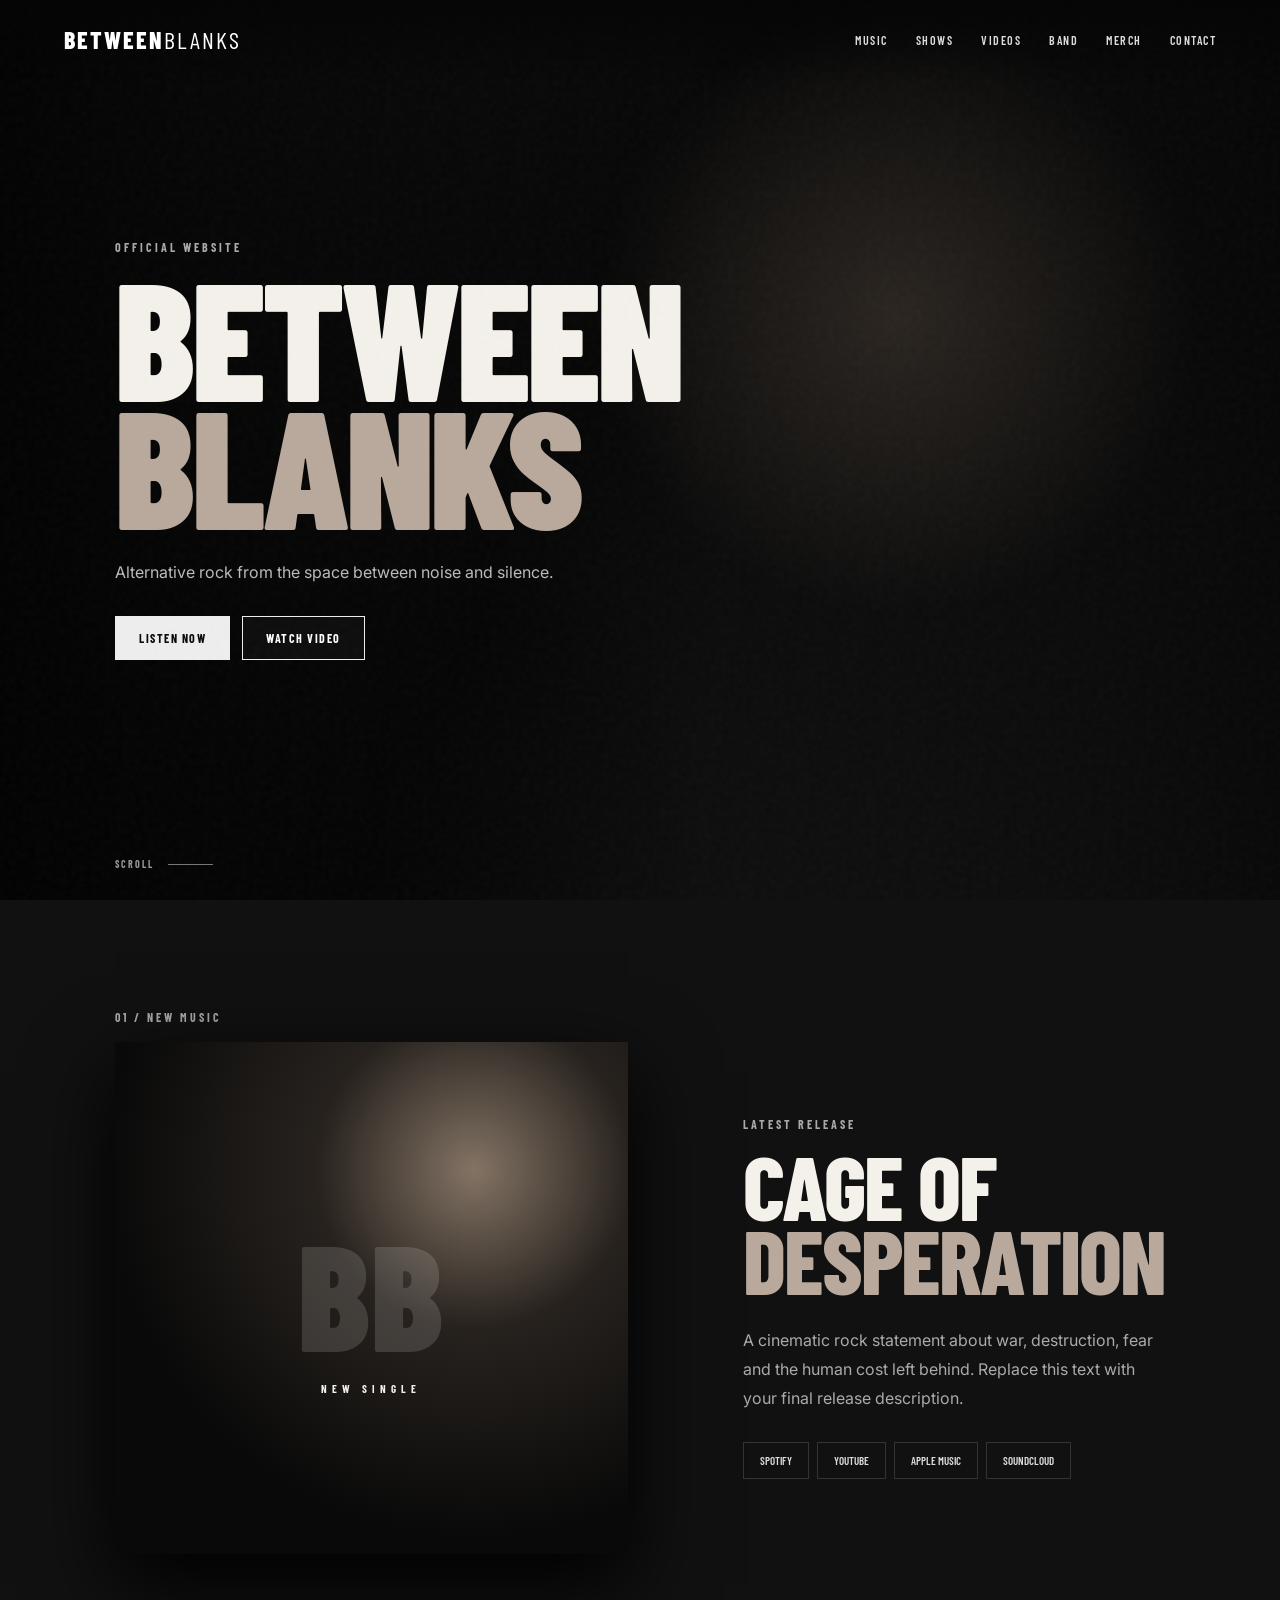
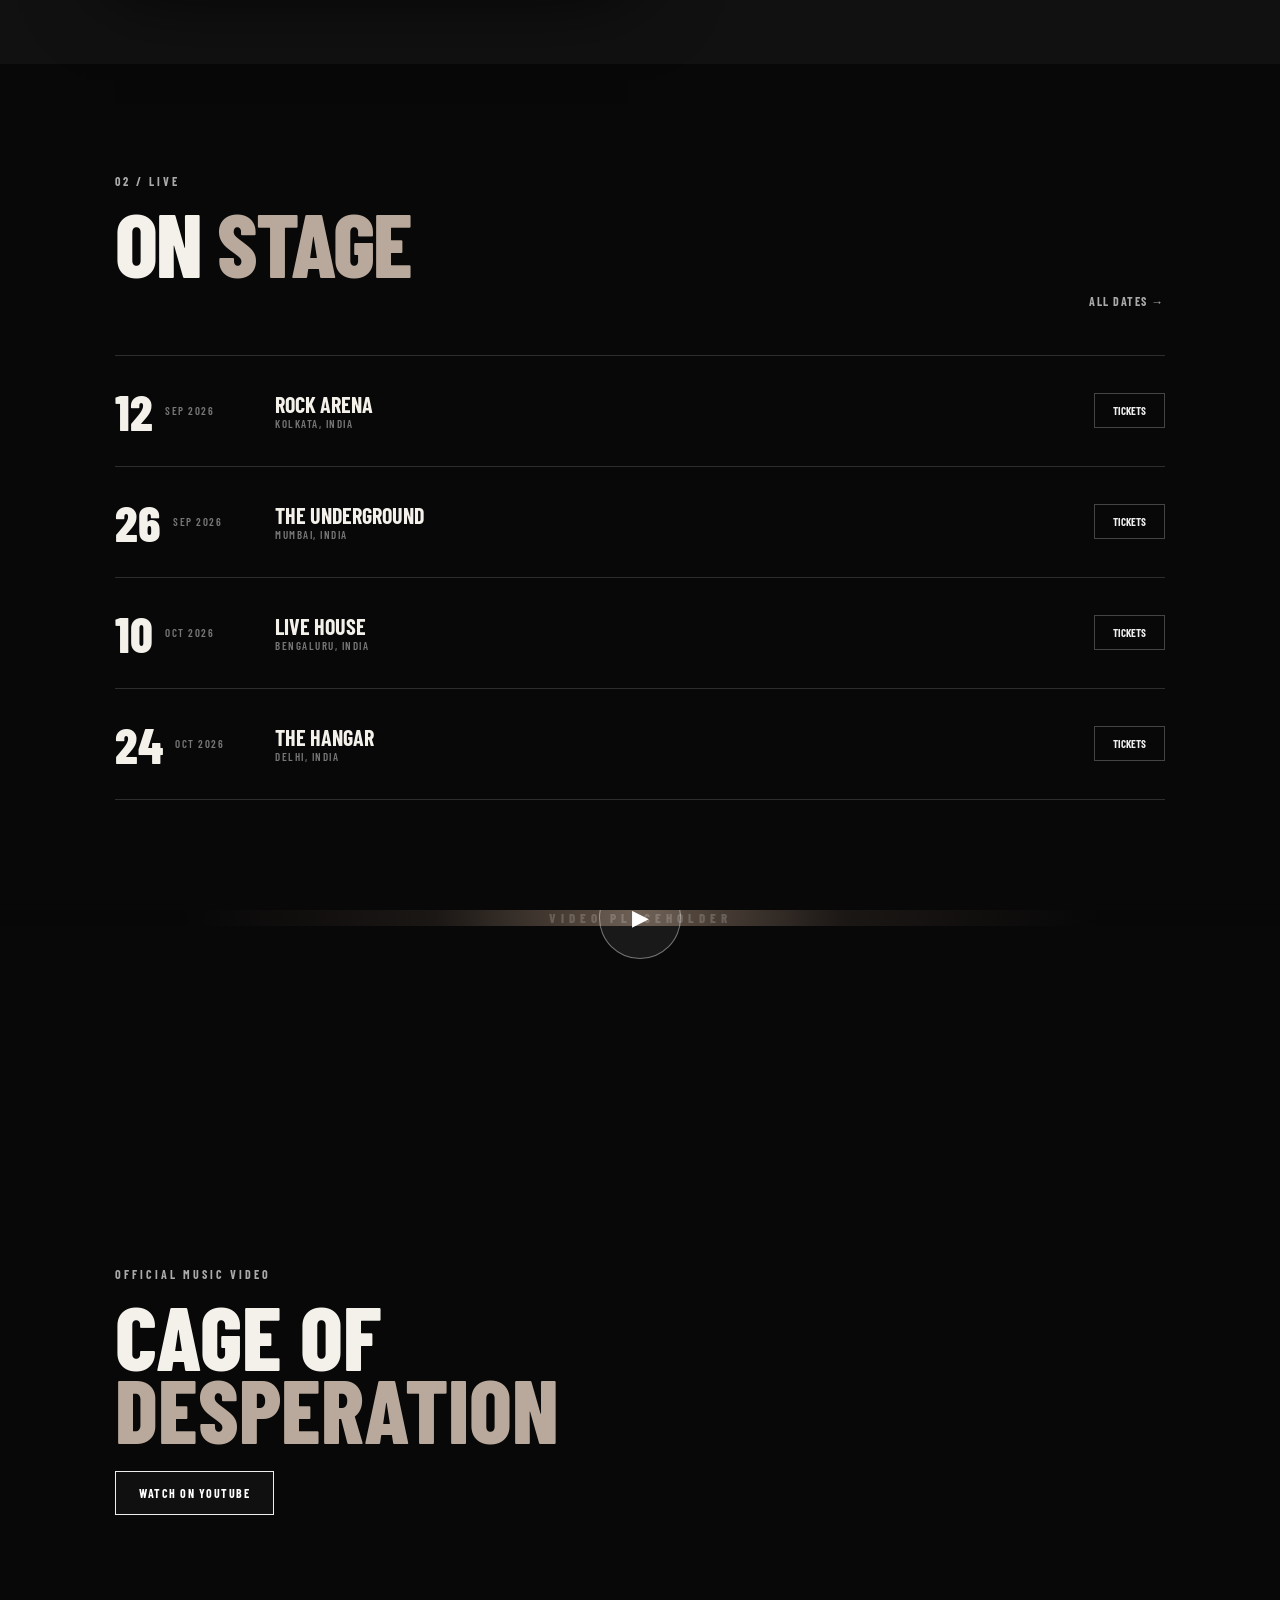
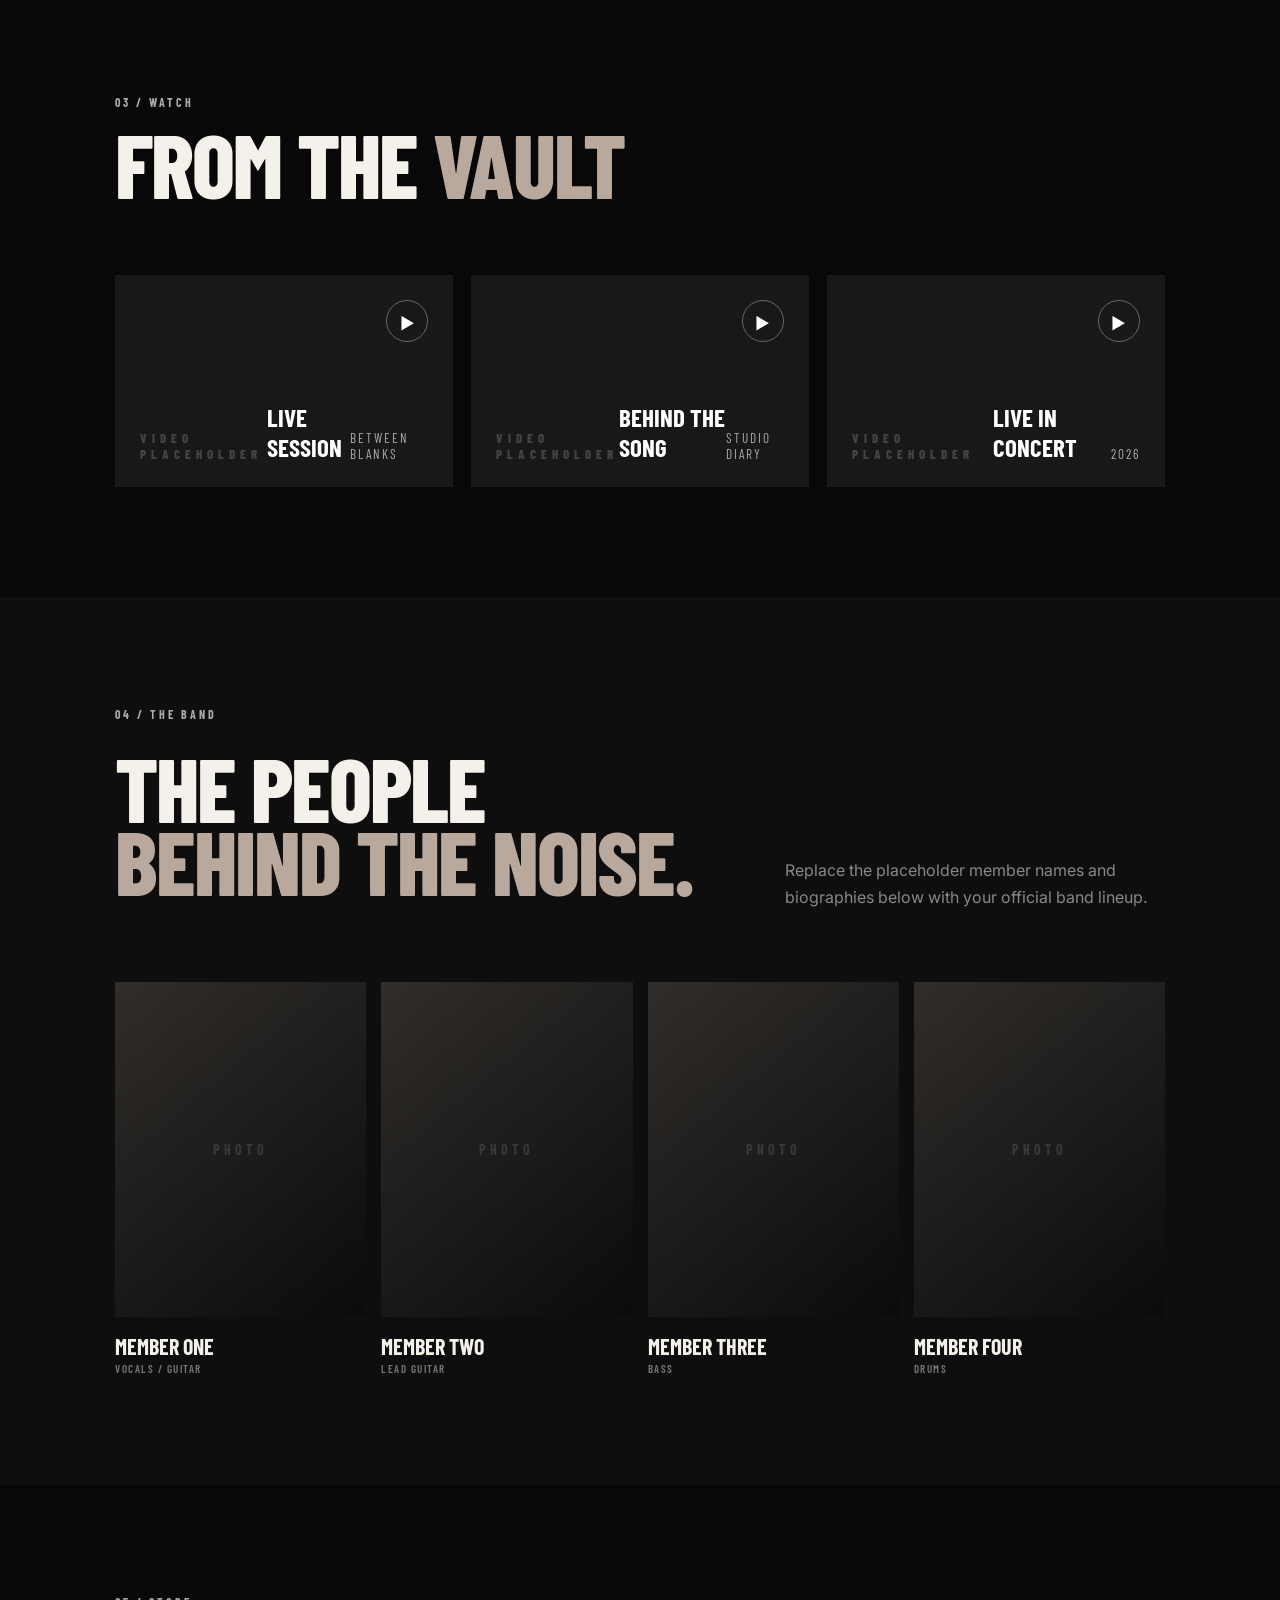
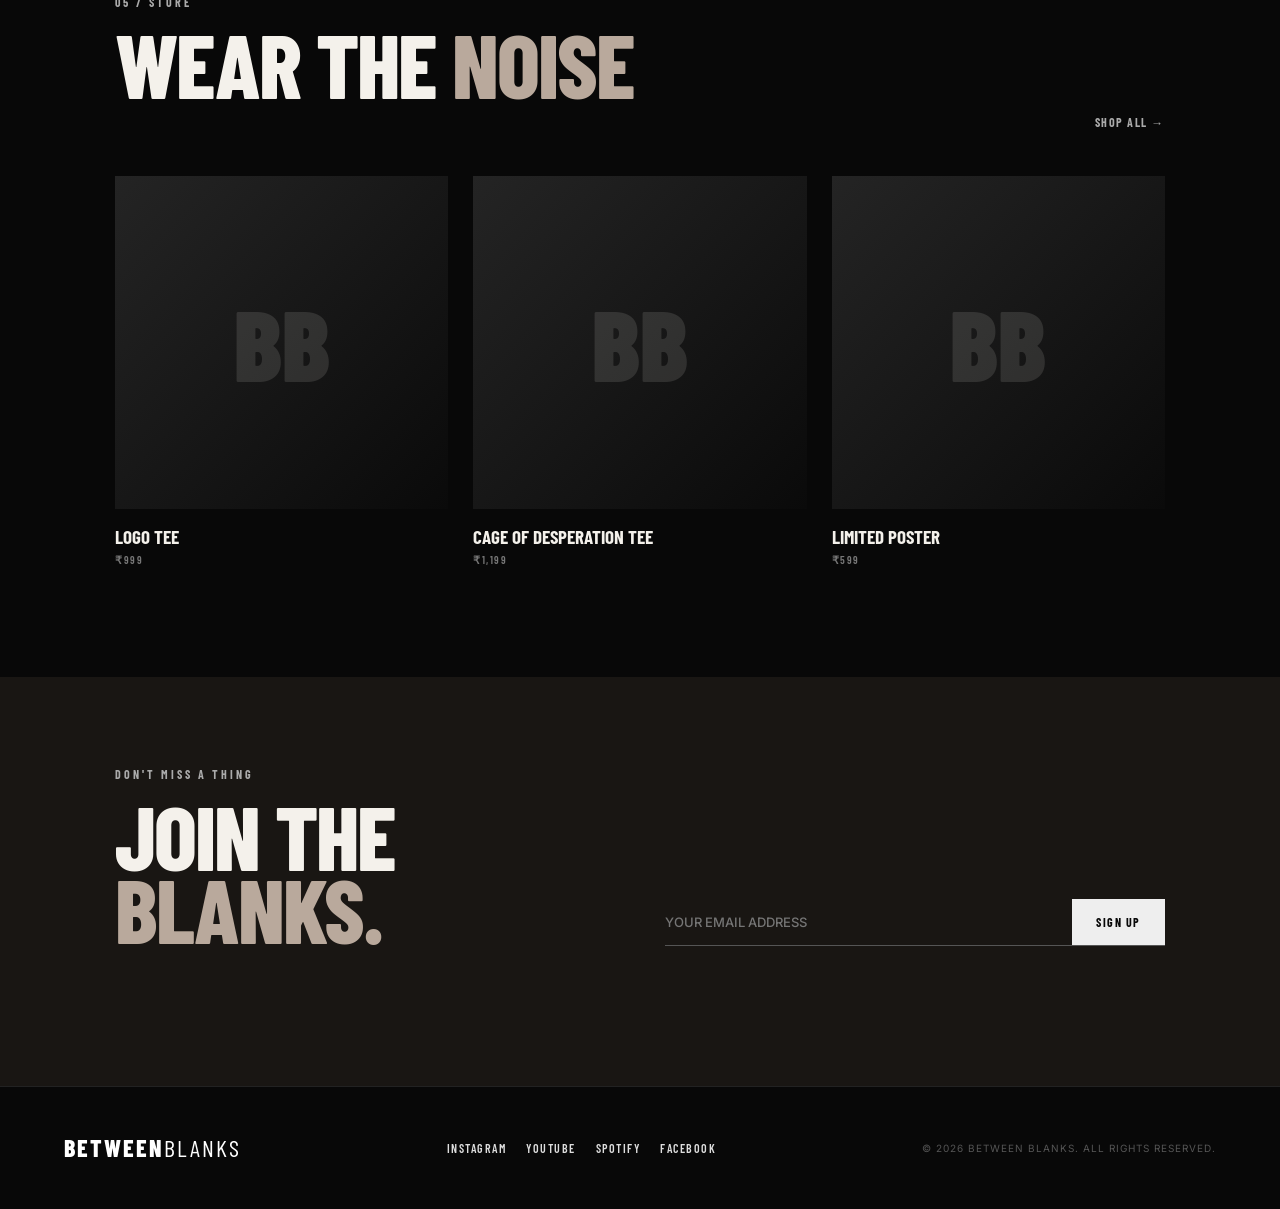
==== index.html @ 796dc44d "Add files via upload" ====
<!DOCTYPE html>
<html lang="en">
<head>
  <meta charset="UTF-8">
  <meta name="viewport" content="width=device-width, initial-scale=1.0">
  <meta name="description" content="Between Blanks — official band website. Music, videos, shows and merch.">
  <title>Between Blanks | Official Website</title>
  <link rel="preconnect" href="https://fonts.googleapis.com">
  <link rel="preconnect" href="https://fonts.gstatic.com" crossorigin>
  <link href="https://fonts.googleapis.com/css2?family=Barlow+Condensed:wght@400;500;600;700;800;900&family=Inter:wght@400;500;600;700&display=swap" rel="stylesheet">
  <link rel="stylesheet" href="style.css">
</head>
<body>
  <div class="noise"></div>
  <header class="site-header" id="top">
    <a class="brand" href="#home" aria-label="Between Blanks home">BETWEEN<span>BLANKS</span></a>
    <button class="menu-toggle" aria-label="Toggle navigation"><span></span><span></span><span></span></button>
    <nav class="nav">
      <a href="#music">Music</a><a href="#tour">Shows</a><a href="#videos">Videos</a>
      <a href="#band">Band</a><a href="#merch">Merch</a><a href="#contact">Contact</a>
    </nav>
  </header>

  <main>
    <section class="hero" id="home">
      <div class="hero-bg"></div><div class="hero-vignette"></div>
      <div class="hero-content">
        <p class="eyebrow">OFFICIAL WEBSITE</p>
        <h1>BETWEEN<br><em>BLANKS</em></h1>
        <p class="hero-copy">Alternative rock from the space between noise and silence.</p>
        <div class="actions">
          <a class="btn btn-solid" href="#music">Listen Now</a>
          <a class="btn btn-outline" href="#videos">Watch Video</a>
        </div>
      </div>
      <div class="scroll-cue">SCROLL <span></span></div>
    </section>

    <section class="release section" id="music">
      <div class="section-label">01 / NEW MUSIC</div>
      <div class="release-grid">
        <div class="album-art placeholder-art">
          <span>BB</span><small>NEW SINGLE</small>
        </div>
        <div class="release-copy">
          <p class="eyebrow">LATEST RELEASE</p>
          <h2>CAGE OF<br><em>DESPERATION</em></h2>
          <p>A cinematic rock statement about war, destruction, fear and the human cost left behind. Replace this text with your final release description.</p>
          <div class="platforms">
            <a href="#" class="platform">Spotify</a><a href="#" class="platform">YouTube</a>
            <a href="#" class="platform">Apple Music</a><a href="#" class="platform">SoundCloud</a>
          </div>
        </div>
      </div>
    </section>

    <section class="tour section" id="tour">
      <div class="section-head"><div><div class="section-label">02 / LIVE</div><h2>ON <em>STAGE</em></h2></div><a class="text-link" href="#">ALL DATES →</a></div>
      <div class="dates">
        <article class="date"><time><b>12</b><span>SEP 2026</span></time><div><strong>ROCK ARENA</strong><span>KOLKATA, INDIA</span></div><a href="#">TICKETS</a></article>
        <article class="date"><time><b>26</b><span>SEP 2026</span></time><div><strong>THE UNDERGROUND</strong><span>MUMBAI, INDIA</span></div><a href="#">TICKETS</a></article>
        <article class="date"><time><b>10</b><span>OCT 2026</span></time><div><strong>LIVE HOUSE</strong><span>BENGALURU, INDIA</span></div><a href="#">TICKETS</a></article>
        <article class="date"><time><b>24</b><span>OCT 2026</span></time><div><strong>THE HANGAR</strong><span>DELHI, INDIA</span></div><a href="#">TICKETS</a></article>
      </div>
    </section>

    <section class="video-feature" id="videos">
      <div class="video-bg placeholder-video"><button class="play" aria-label="Play featured video">▶</button></div>
      <div class="video-caption"><p class="eyebrow">OFFICIAL MUSIC VIDEO</p><h2>CAGE OF<br><em>DESPERATION</em></h2><a class="btn btn-outline" href="#">Watch on YouTube</a></div>
    </section>

    <section class="videos section">
      <div class="section-head"><div><div class="section-label">03 / WATCH</div><h2>FROM THE <em>VAULT</em></h2></div></div>
      <div class="video-grid">
        <a class="video-card placeholder-video" href="#"><span>▶</span><strong>LIVE SESSION</strong><small>BETWEEN BLANKS</small></a>
        <a class="video-card placeholder-video" href="#"><span>▶</span><strong>BEHIND THE SONG</strong><small>STUDIO DIARY</small></a>
        <a class="video-card placeholder-video" href="#"><span>▶</span><strong>LIVE IN CONCERT</strong><small>2026</small></a>
      </div>
    </section>

    <section class="band section" id="band">
      <div class="section-label">04 / THE BAND</div>
      <div class="band-intro"><h2>THE PEOPLE<br><em>BEHIND THE NOISE.</em></h2><p>Replace the placeholder member names and biographies below with your official band lineup.</p></div>
      <div class="members">
        <article class="member"><div class="member-photo placeholder-photo"></div><h3>MEMBER ONE</h3><p>VOCALS / GUITAR</p></article>
        <article class="member"><div class="member-photo placeholder-photo"></div><h3>MEMBER TWO</h3><p>LEAD GUITAR</p></article>
        <article class="member"><div class="member-photo placeholder-photo"></div><h3>MEMBER THREE</h3><p>BASS</p></article>
        <article class="member"><div class="member-photo placeholder-photo"></div><h3>MEMBER FOUR</h3><p>DRUMS</p></article>
      </div>
    </section>

    <section class="merch section" id="merch">
      <div class="section-head"><div><div class="section-label">05 / STORE</div><h2>WEAR THE <em>NOISE</em></h2></div><a class="text-link" href="#">SHOP ALL →</a></div>
      <div class="products">
        <article><div class="product-img placeholder-photo"><span>BB</span></div><h3>LOGO TEE</h3><p>₹999</p></article>
        <article><div class="product-img placeholder-photo"><span>BB</span></div><h3>CAGE OF DESPERATION TEE</h3><p>₹1,199</p></article>
        <article><div class="product-img placeholder-photo"><span>BB</span></div><h3>LIMITED POSTER</h3><p>₹599</p></article>
      </div>
    </section>

    <section class="newsletter" id="contact">
      <div><p class="eyebrow">DON'T MISS A THING</p><h2>JOIN THE<br><em>BLANKS.</em></h2></div>
      <form id="signup"><input type="email" placeholder="YOUR EMAIL ADDRESS" required><button class="btn btn-solid">SIGN UP</button></form>
      <p class="form-message" aria-live="polite"></p>
    </section>
  </main>

  <footer class="footer">
    <a class="brand" href="#home">BETWEEN<span>BLANKS</span></a>
    <div class="socials"><a href="#">Instagram</a><a href="#">YouTube</a><a href="#">Spotify</a><a href="#">Facebook</a></div>
    <p>© 2026 BETWEEN BLANKS. ALL RIGHTS RESERVED.</p>
  </footer>
  <script src="script.js"></script>
</body>
</html>
---- style.css ----
*{box-sizing:border-box}html{scroll-behavior:smooth}body{margin:0;background:#080808;color:#f4f1eb;font-family:Inter,Arial,sans-serif}.noise{position:fixed;inset:0;pointer-events:none;opacity:.045;z-index:20;background-image:url("data:image/svg+xml,%3Csvg viewBox='0 0 180 180' xmlns='http://www.w3.org/2000/svg'%3E%3Cfilter id='n'%3E%3CfeTurbulence type='fractalNoise' baseFrequency='.8' numOctaves='4' stitchTiles='stitch'/%3E%3C/filter%3E%3Crect width='100%25' height='100%25' filter='url(%23n)' opacity='.7'/%3E%3C/svg%3E")}.site-header{position:fixed;top:0;left:0;width:100%;z-index:30;display:flex;align-items:center;justify-content:space-between;padding:25px 5vw;background:linear-gradient(#050505cc,transparent)}.brand{font:800 24px "Barlow Condensed",sans-serif;letter-spacing:2px;color:#fff;text-decoration:none}.brand span{font-weight:400}.nav{display:flex;gap:28px}.nav a,.socials a{color:#ddd;text-decoration:none;text-transform:uppercase;font:600 12px "Barlow Condensed";letter-spacing:1.5px}.nav a:hover,.socials a:hover,.text-link:hover{color:#e6d1bc}.menu-toggle{display:none;background:none;border:0}.menu-toggle span{display:block;width:25px;height:2px;background:#fff;margin:5px}.hero{height:100vh;min-height:650px;position:relative;display:flex;align-items:center;padding:100px 9vw;overflow:hidden}.hero-bg,.video-bg{position:absolute;inset:0;background:linear-gradient(115deg,#171717,#090909 45%,#202020);}.hero-bg:after{content:"";position:absolute;inset:0;background:radial-gradient(circle at 70% 35%,#6b5a4c55,transparent 28%),linear-gradient(90deg,#000d 0%,#0003 55%,#000b)}.hero-content{position:relative;z-index:2;max-width:900px}.eyebrow,.section-label{font:700 12px "Barlow Condensed";letter-spacing:3px;color:#aaa;margin:0 0 18px}.hero h1{font:900 clamp(70px,13vw,190px)/.77 "Barlow Condensed";letter-spacing:-4px;margin:0}.hero h1 em,.release h2 em,.section-head h2 em,.video-caption h2 em,.band-intro h2 em,.newsletter h2 em{font-style:normal;color:#b9a99c}.hero-copy{max-width:480px;color:#bbb;line-height:1.7;margin:30px 0}.actions{display:flex;gap:12px}.btn{display:inline-block;padding:14px 23px;border:1px solid #eee;text-decoration:none;text-transform:uppercase;font:700 12px "Barlow Condensed";letter-spacing:1.5px;cursor:pointer}.btn-solid{background:#eee;color:#090909}.btn-outline{color:#fff;background:#ffffff08}.scroll-cue{position:absolute;bottom:30px;left:9vw;font:700 10px "Barlow Condensed";letter-spacing:2px;color:#999}.scroll-cue span{display:inline-block;width:45px;height:1px;background:#777;margin:0 0 3px 10px}.section{padding:110px 9vw}.release{background:#111}.release-grid{display:grid;grid-template-columns:minmax(280px,540px) 1fr;gap:9vw;align-items:center}.placeholder-art{aspect-ratio:1;background:radial-gradient(circle at 70% 25%,#837364,#27221e 30%,#090909 70%);display:flex;flex-direction:column;align-items:center;justify-content:center;box-shadow:0 30px 80px #000}.placeholder-art span{font:900 150px "Barlow Condensed";opacity:.15}.placeholder-art small{font:700 11px "Barlow Condensed";letter-spacing:5px}.release h2,.section-head h2,.band-intro h2,.newsletter h2{font:800 clamp(55px,7vw,105px)/.82 "Barlow Condensed";margin:0 0 30px;letter-spacing:-2px}.release-copy>p:not(.eyebrow){color:#aaa;line-height:1.8;max-width:560px}.platforms{display:flex;flex-wrap:wrap;gap:8px;margin-top:30px}.platform{padding:11px 16px;border:1px solid #333;color:#ddd;text-decoration:none;text-transform:uppercase;font:600 11px "Barlow Condensed"}.section-head{display:flex;justify-content:space-between;align-items:end;margin-bottom:45px}.text-link{color:#aaa;text-decoration:none;font:700 12px "Barlow Condensed";letter-spacing:1.5px}.date{border-top:1px solid #2d2d2d;padding:25px 0;display:grid;grid-template-columns:130px 1fr auto;align-items:center;gap:30px}.date:last-child{border-bottom:1px solid #2d2d2d}.date time{display:flex;align-items:center;gap:12px}.date time b{font:800 50px "Barlow Condensed"}.date time span,.date div span{display:block;color:#777;font:600 11px "Barlow Condensed";letter-spacing:1.5px}.date strong{font:700 22px "Barlow Condensed"}.date>a{border:1px solid #444;padding:10px 18px;color:#eee;text-decoration:none;font:700 11px "Barlow Condensed"}.video-feature{height:75vh;min-height:550px;position:relative;overflow:hidden}.placeholder-video{background:radial-gradient(circle at 50% 35%,#635448,#1b1715 32%,#070707 72%);position:relative;display:flex;align-items:center;justify-content:center}.placeholder-video:before{content:"VIDEO PLACEHOLDER";font:800 13px "Barlow Condensed";letter-spacing:5px;color:#ffffff30}.play{position:absolute;border:1px solid #ffffff66;background:#ffffff12;color:#fff;width:82px;height:82px;border-radius:50%;font-size:22px;padding-left:6px;cursor:pointer}.video-caption{position:absolute;z-index:2;left:9vw;bottom:70px}.video-caption h2{font:800 clamp(55px,7vw,105px)/.82 "Barlow Condensed";margin:0 0 25px}.video-grid{display:grid;grid-template-columns:repeat(3,1fr);gap:18px}.video-card{aspect-ratio:16/10;text-decoration:none;color:#fff;padding:25px;align-items:flex-end;justify-content:flex-start;background:#181818}.video-card span{position:absolute;right:25px;top:25px;border:1px solid #ffffff55;border-radius:50%;width:42px;height:42px;text-align:center;padding:12px}.video-card strong,.video-card small{position:relative;display:block;font-family:"Barlow Condensed"}.video-card strong{font-size:25px}.video-card small{color:#aaa;letter-spacing:2px}.band{background:#0e0e0e}.band-intro{display:flex;justify-content:space-between;gap:40px;align-items:end;margin:30px 0 55px}.band-intro p{max-width:380px;color:#888;line-height:1.7}.members{display:grid;grid-template-columns:repeat(4,1fr);gap:15px}.member-photo{aspect-ratio:3/4;background:linear-gradient(140deg,#302d2a,#0b0b0b);position:relative}.member-photo:after{content:"PHOTO";position:absolute;inset:0;display:grid;place-items:center;color:#ffffff20;font:700 14px "Barlow Condensed";letter-spacing:4px}.member h3{font:700 22px "Barlow Condensed";margin:16px 0 3px}.member p,.products p{font:600 11px "Barlow Condensed";color:#777;letter-spacing:1.5px;margin:0}.products{display:grid;grid-template-columns:repeat(3,1fr);gap:25px}.product-img{aspect-ratio:1;background:linear-gradient(135deg,#242424,#0a0a0a);display:grid;place-items:center}.product-img span{font:900 100px "Barlow Condensed";opacity:.12}.products h3{font:700 19px "Barlow Condensed";margin:16px 0 5px}.newsletter{padding:90px 9vw;background:#191613;display:grid;grid-template-columns:1fr 1fr;gap:50px;align-items:end}.newsletter h2{margin:0}.newsletter form{display:flex;border-bottom:1px solid #555}.newsletter input{flex:1;background:none;border:0;outline:0;color:#fff;padding:15px 0;font:500 13px Inter}.form-message{grid-column:2;color:#aaa;margin:0}.footer{padding:45px 5vw;display:flex;align-items:center;justify-content:space-between;gap:25px;border-top:1px solid #222}.footer p{color:#555;font-size:10px;letter-spacing:1px}.socials{display:flex;gap:20px}@media(max-width:800px){.site-header{padding:20px 6vw}.menu-toggle{display:block}.nav{position:absolute;right:5vw;top:70px;display:none;flex-direction:column;background:#0c0c0c;padding:25px 35px;border:1px solid #222}.nav.open{display:flex}.hero{padding:100px 7vw}.hero h1{font-size:22vw}.section{padding:80px 7vw}.release-grid{grid-template-columns:1fr;gap:45px}.date{grid-template-columns:80px 1fr}.date>a{display:none}.date time b{font-size:40px}.video-feature{height:65vh}.video-caption{left:7vw}.video-grid,.members,.products{grid-template-columns:1fr 1fr}.band-intro{display:block}.newsletter{grid-template-columns:1fr;padding:70px 7vw}.newsletter form{grid-column:1}.form-message{grid-column:1}.footer{flex-direction:column;text-align:center}.socials{flex-wrap:wrap;justify-content:center}}@media(max-width:520px){.hero{min-height:600px}.hero-copy{font-size:14px}.actions{flex-direction:column;max-width:220px}.release h2,.section-head h2,.band-intro h2,.newsletter h2{font-size:55px}.video-grid,.members,.products{grid-template-columns:1fr}.section-head{align-items:start;gap:20px;flex-direction:column}.newsletter form{display:block;border:0}.newsletter input{width:100%;border-bottom:1px solid #555;margin-bottom:12px}.newsletter .btn{width:100%}}
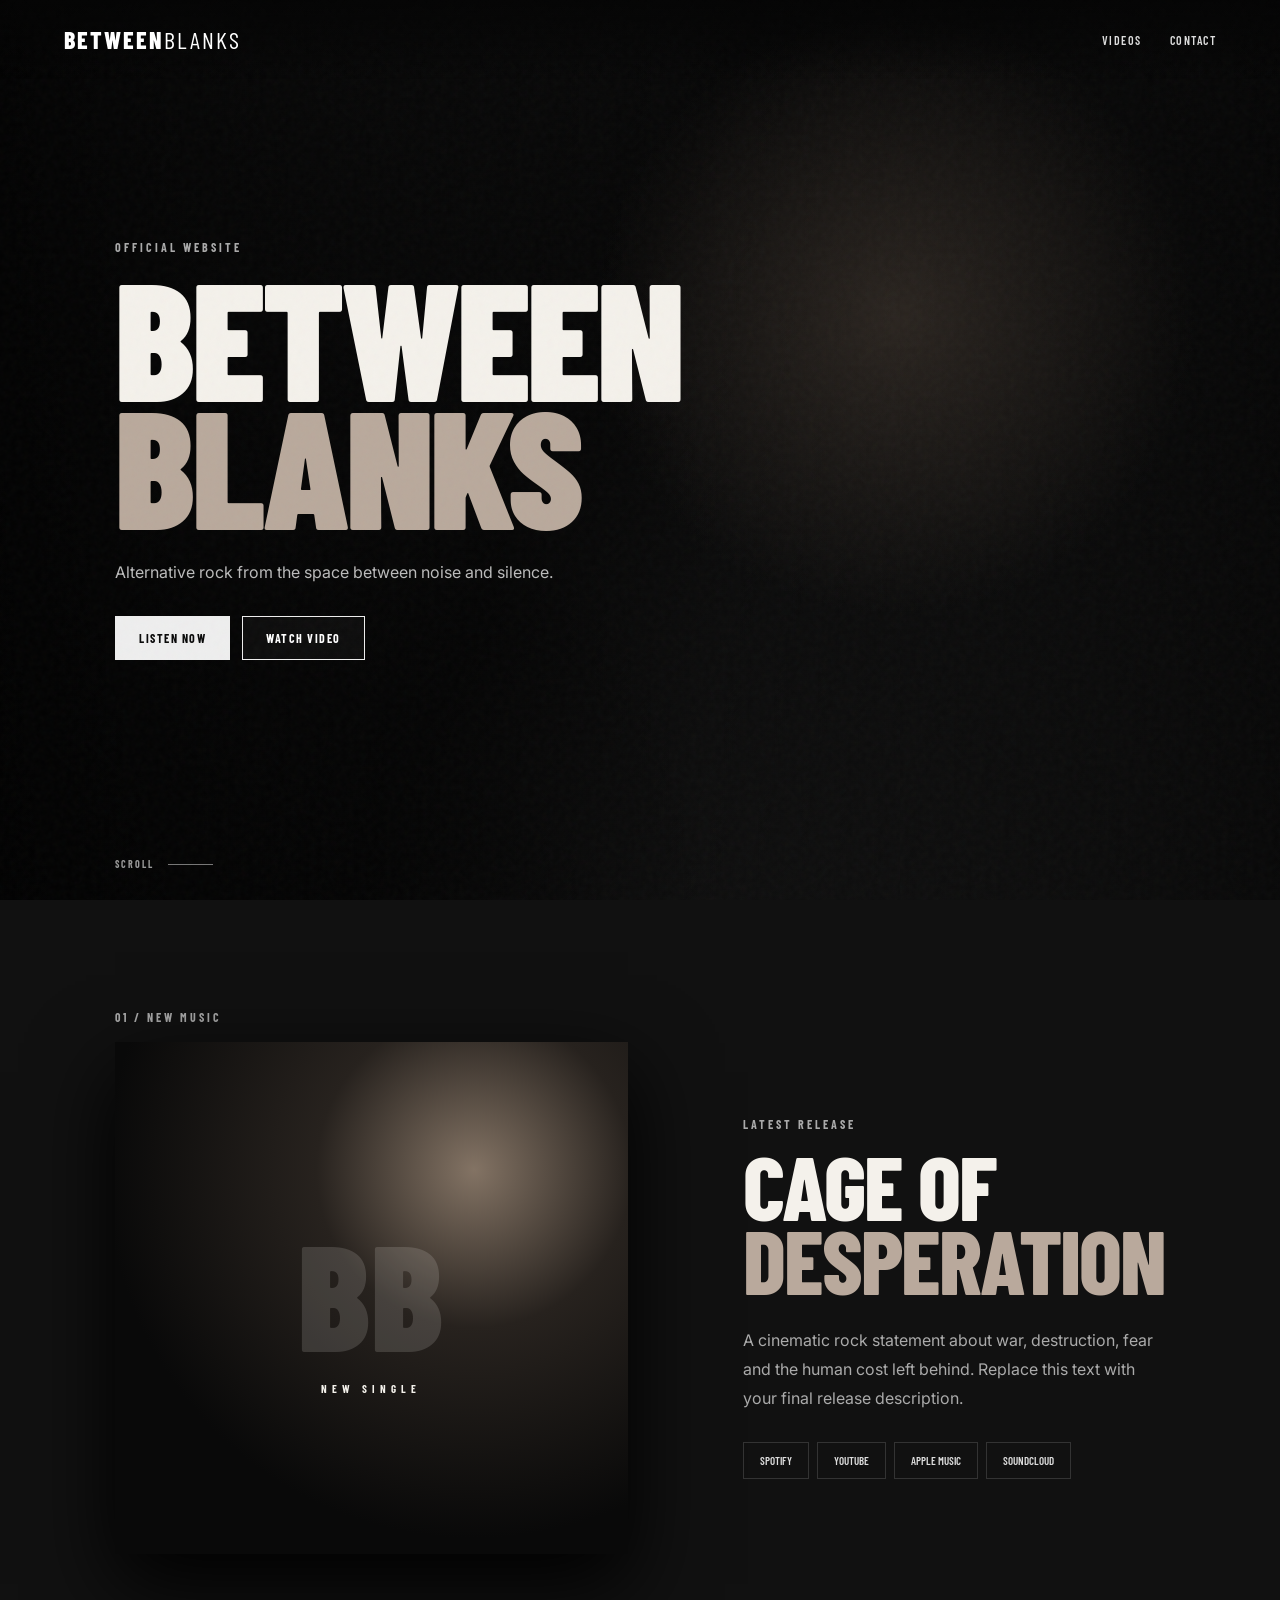
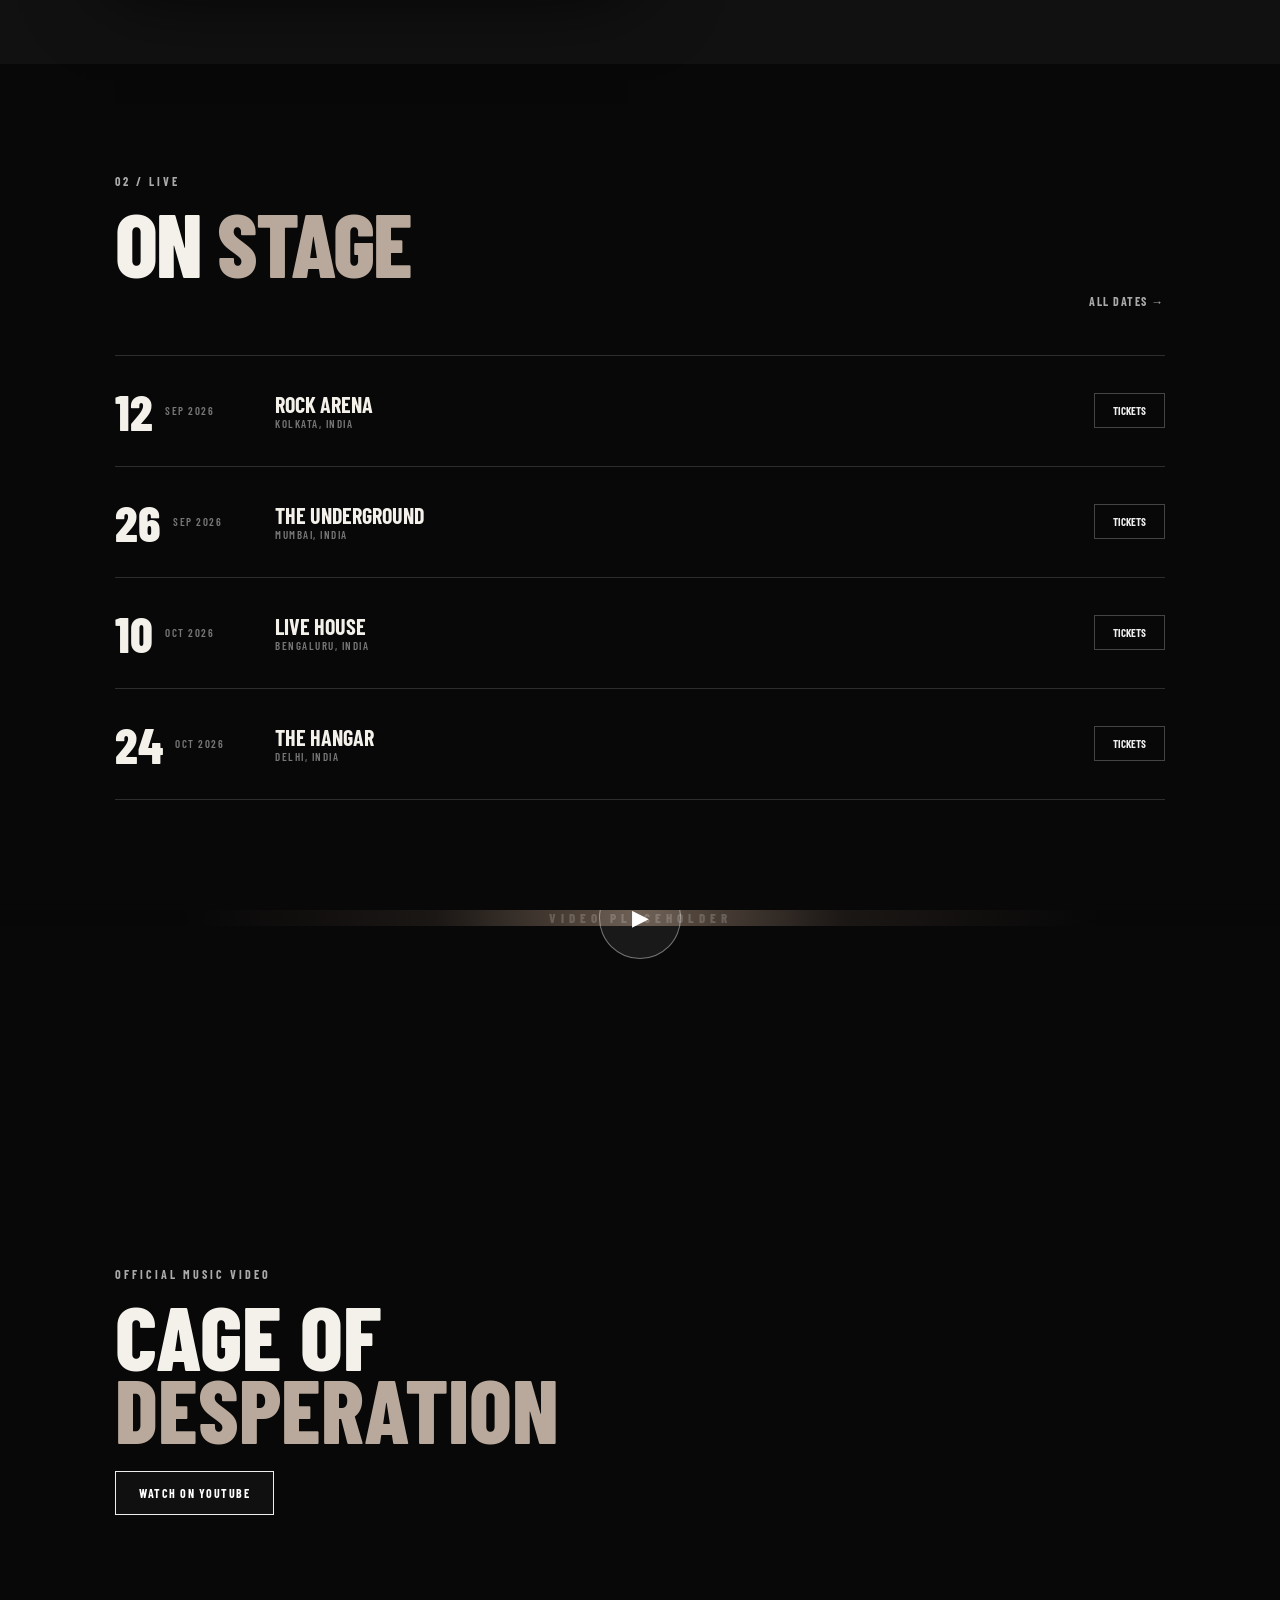
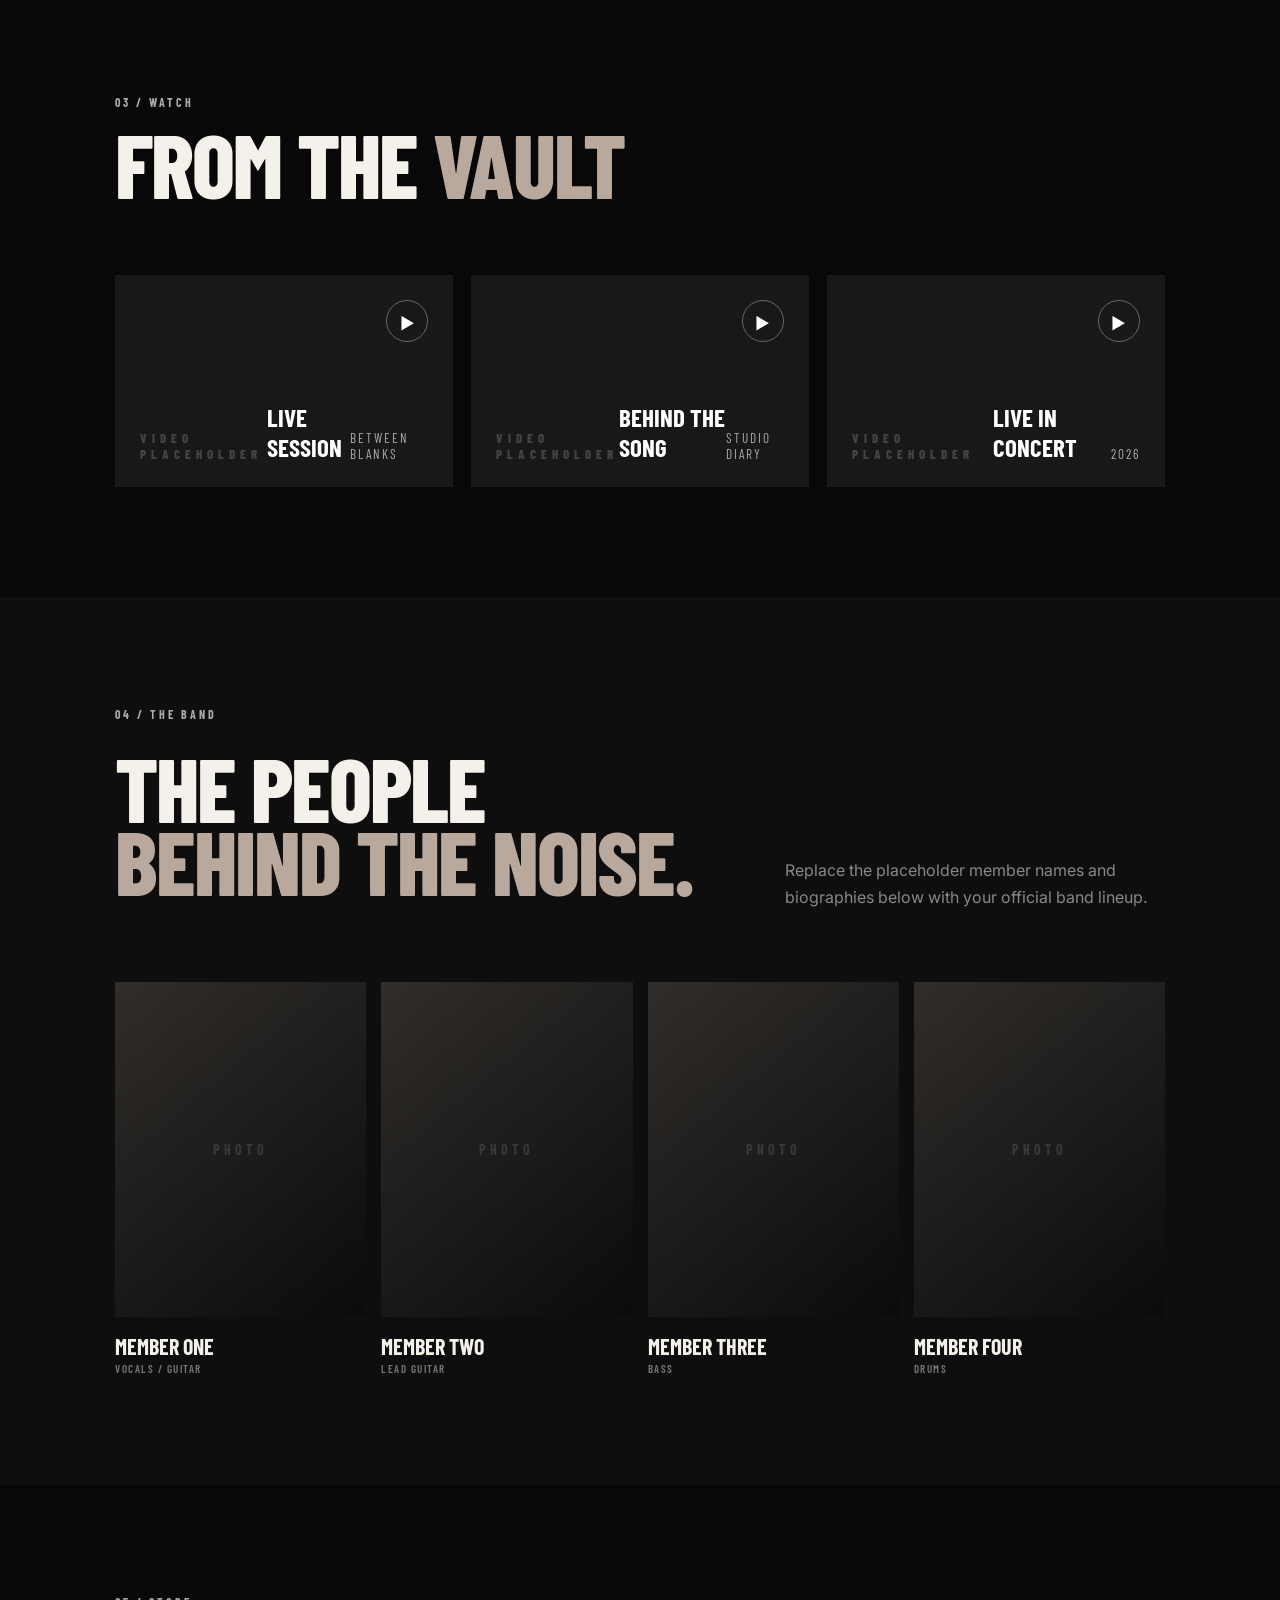
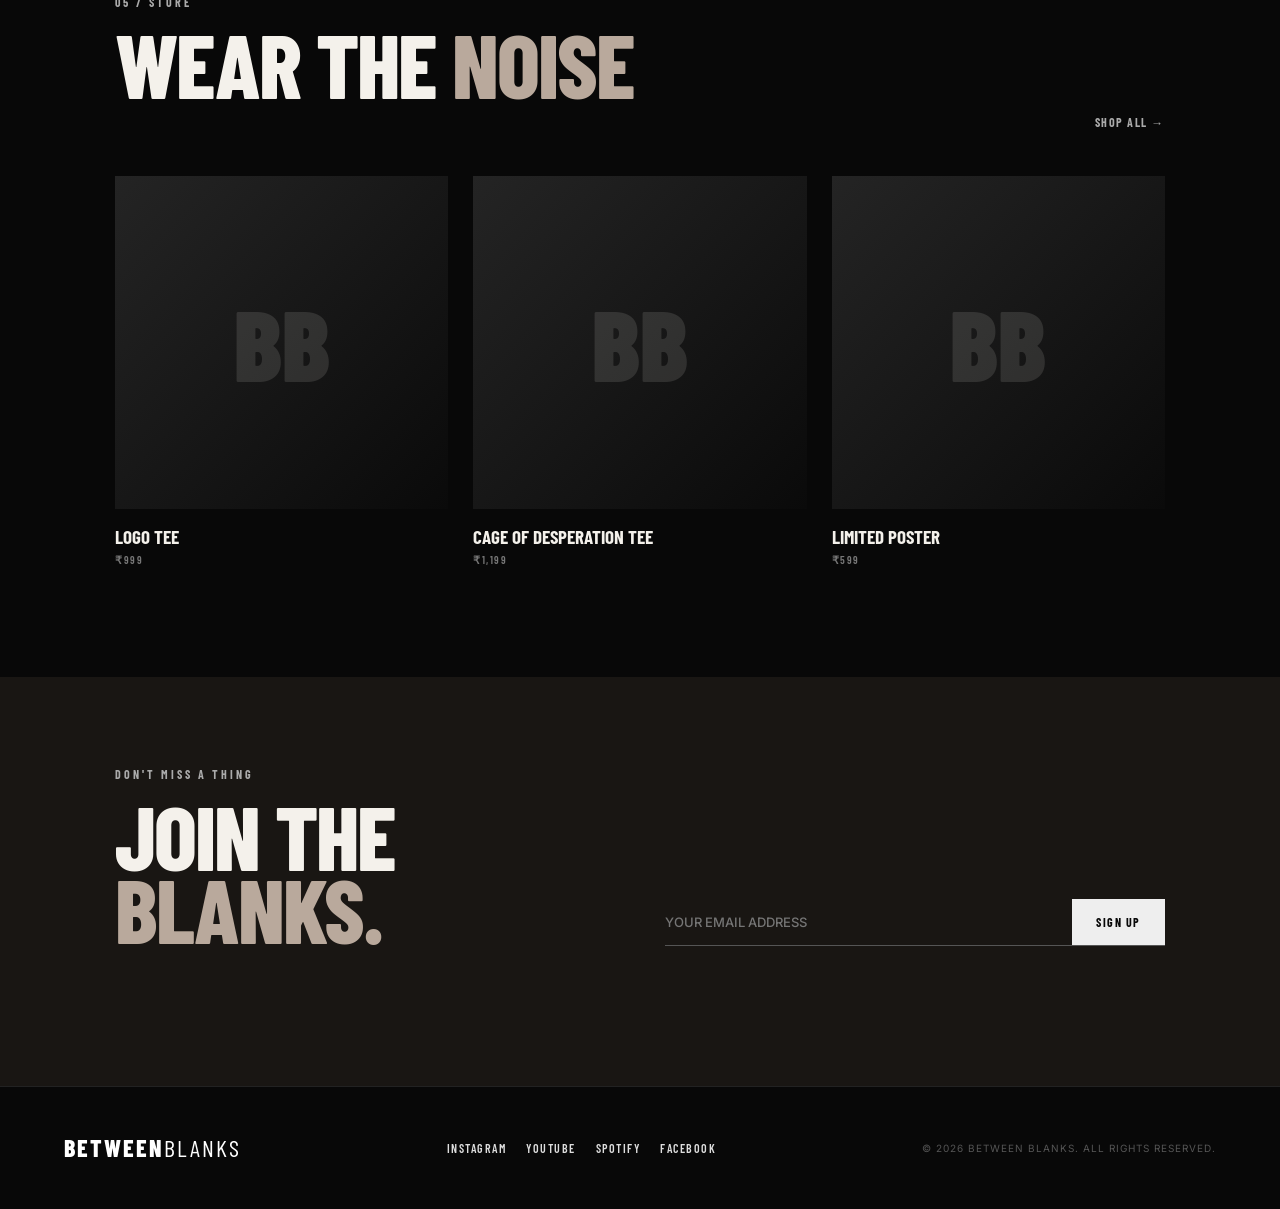
==== commit 439c2c95: "Update index.html" ====
--- a/index.html
+++ b/index.html
@@ -16,8 +16,7 @@
     <a class="brand" href="#home" aria-label="Between Blanks home">BETWEEN<span>BLANKS</span></a>
     <button class="menu-toggle" aria-label="Toggle navigation"><span></span><span></span><span></span></button>
     <nav class="nav">
-      <a href="#music">Music</a><a href="#tour">Shows</a><a href="#videos">Videos</a>
-      <a href="#band">Band</a><a href="#merch">Merch</a><a href="#contact">Contact</a>
+     <a href="#videos">Videos</a><a href="#contact">Contact</a>
     </nav>
   </header>
 
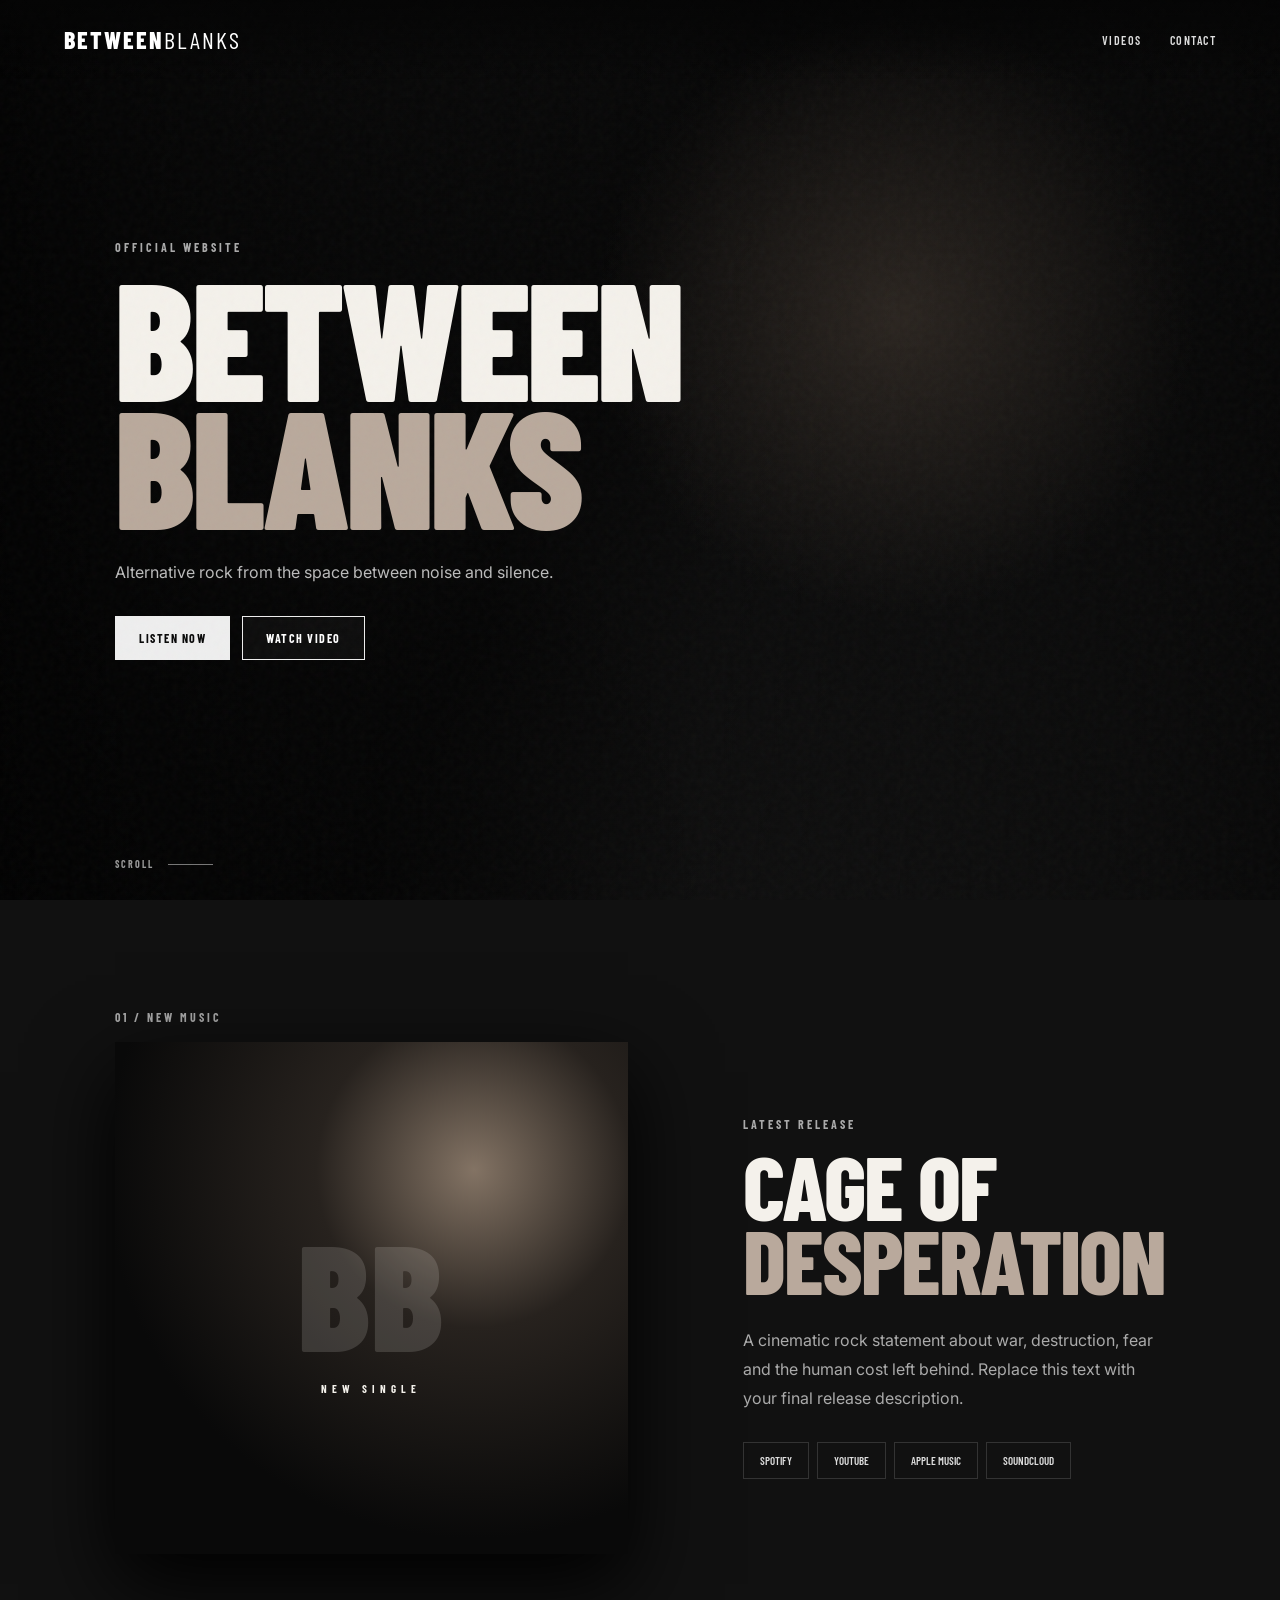
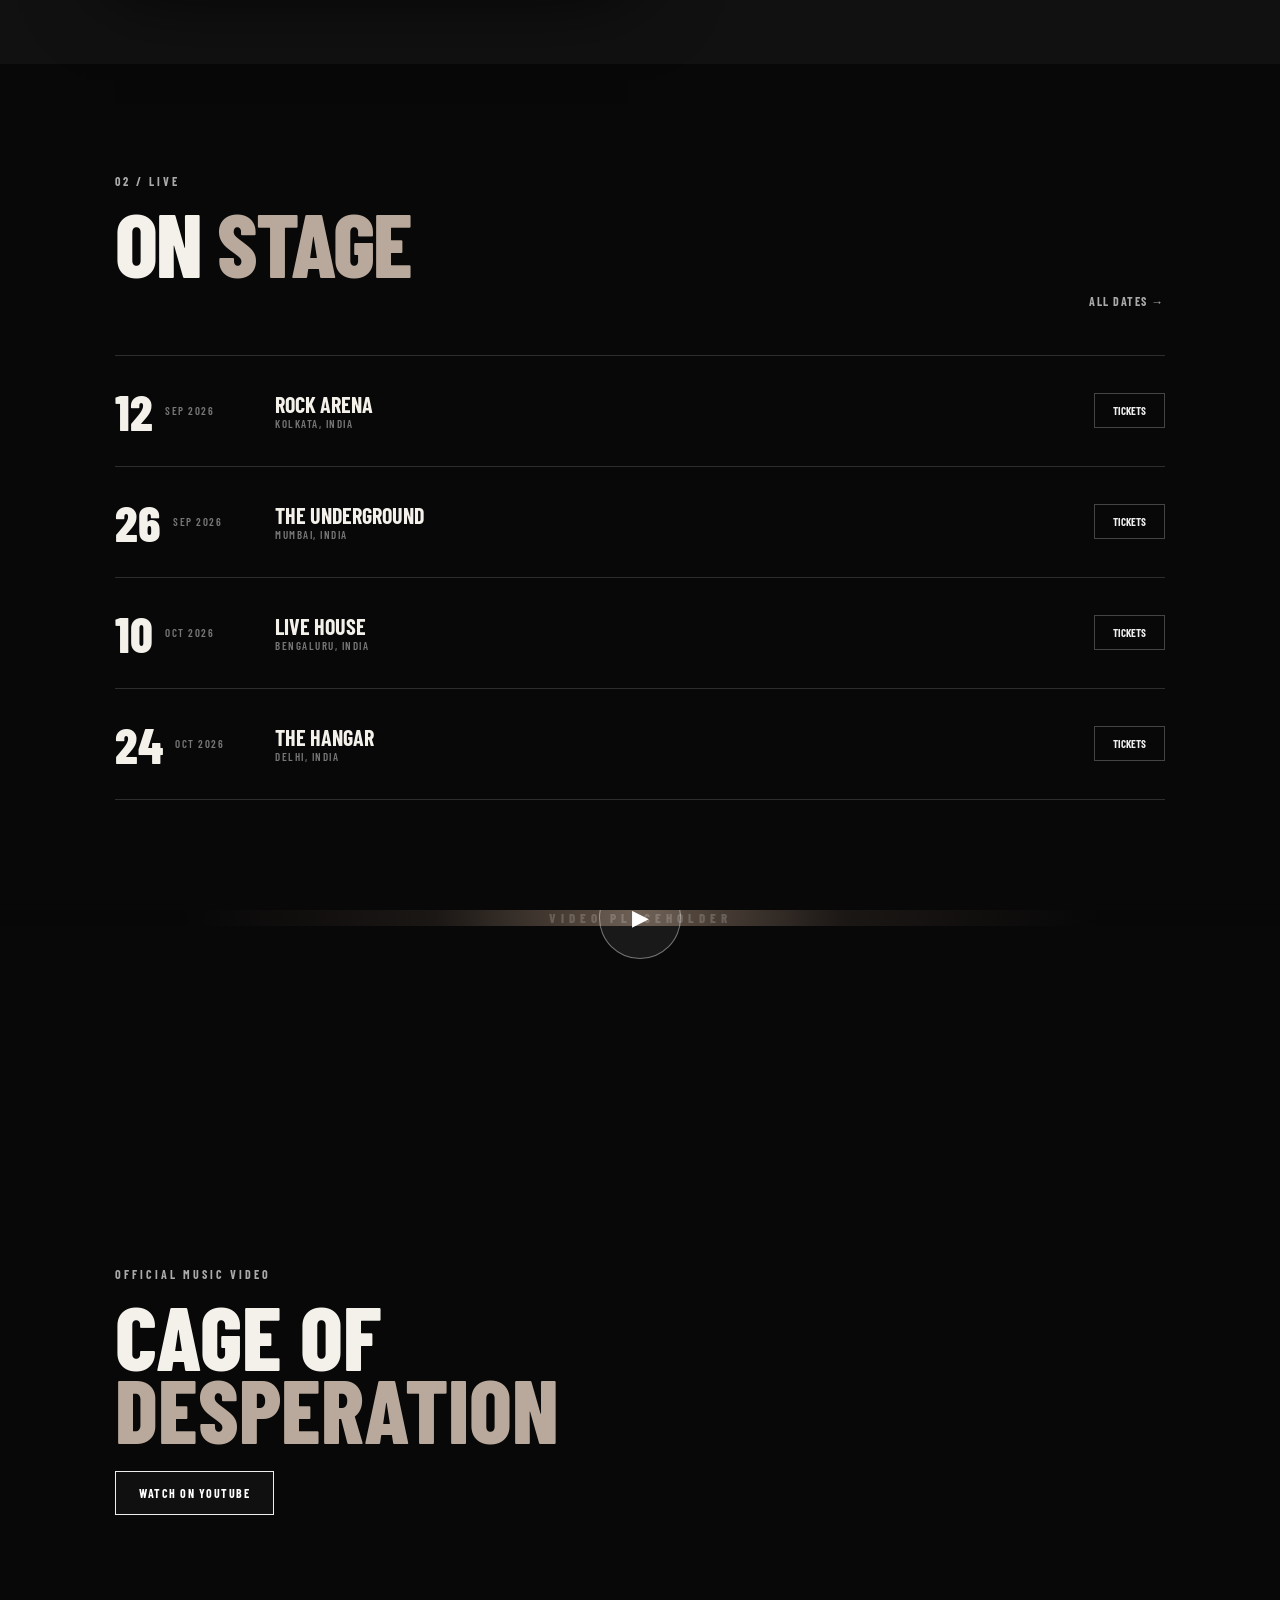
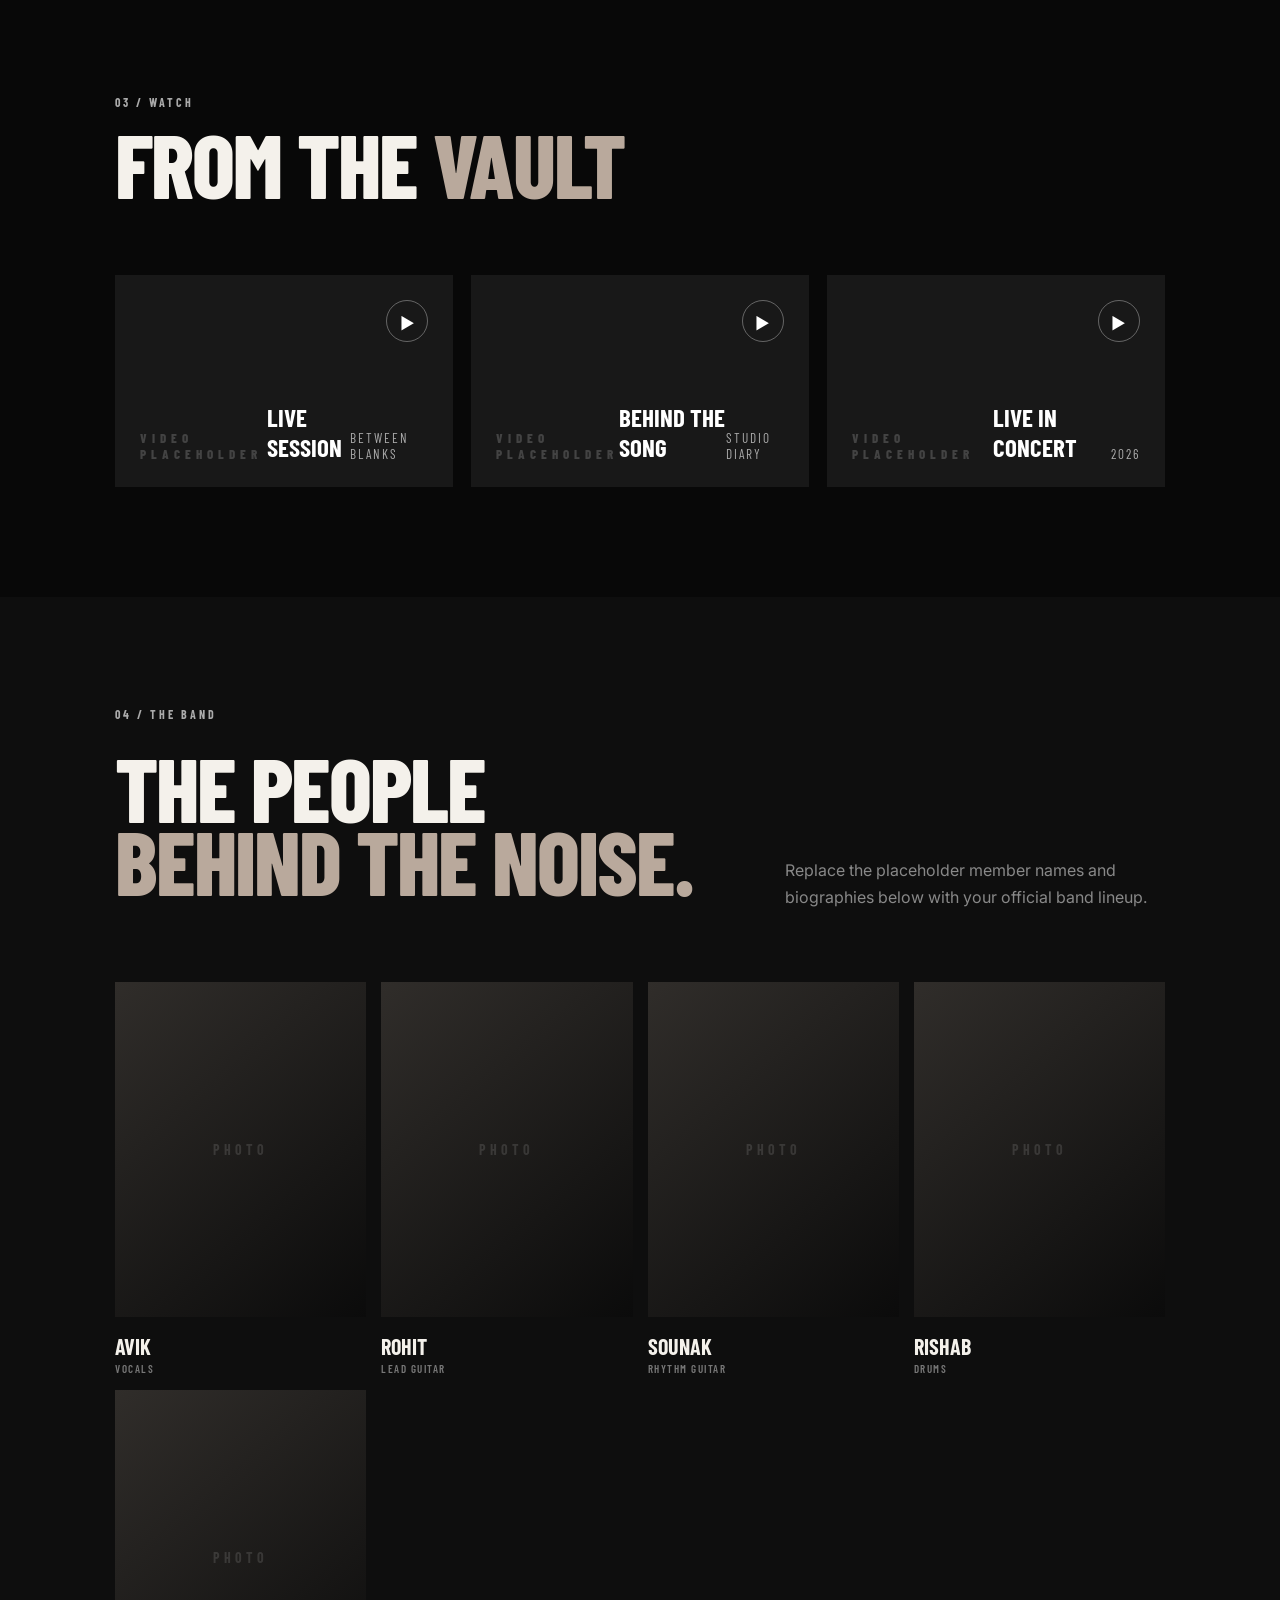
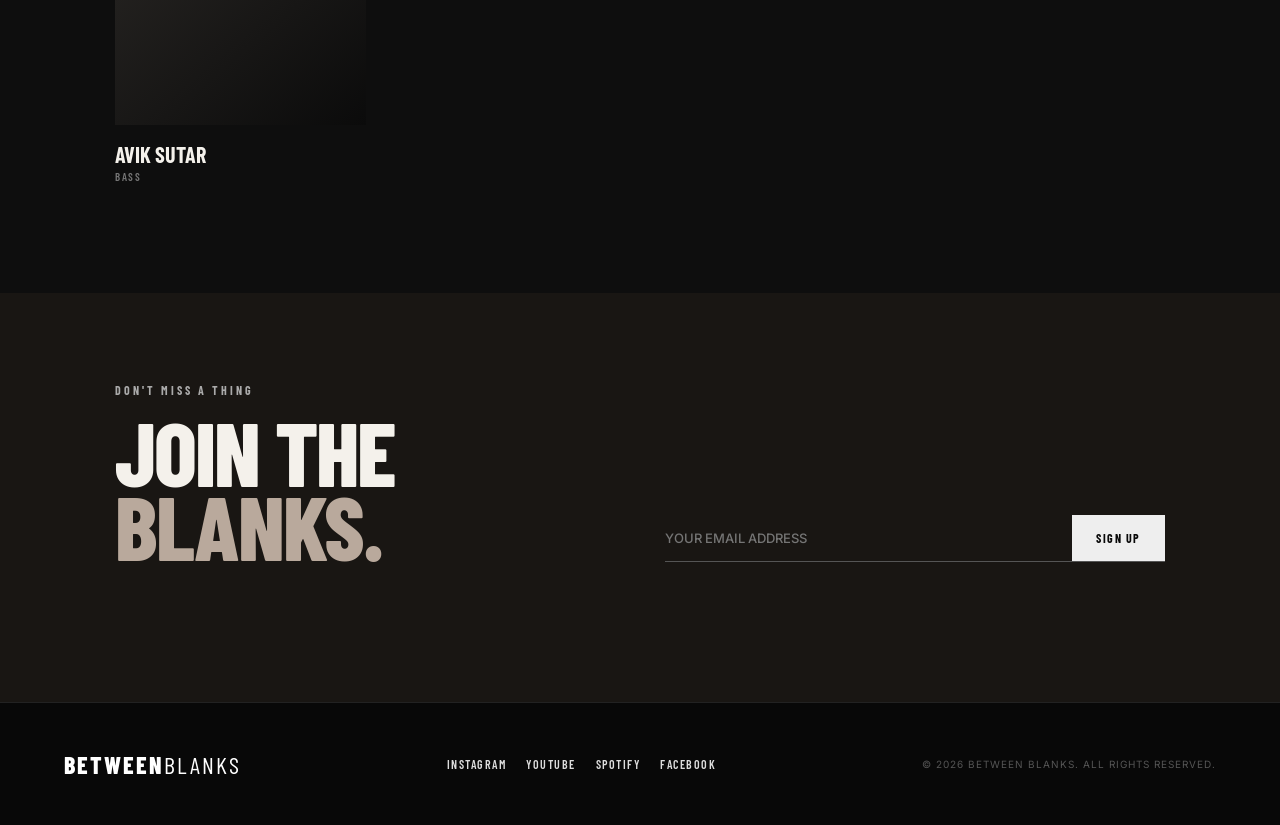
==== commit 447c1417: "Update index.html" ====
--- a/index.html
+++ b/index.html
@@ -81,19 +81,11 @@
       <div class="section-label">04 / THE BAND</div>
       <div class="band-intro"><h2>THE PEOPLE<br><em>BEHIND THE NOISE.</em></h2><p>Replace the placeholder member names and biographies below with your official band lineup.</p></div>
       <div class="members">
-        <article class="member"><div class="member-photo placeholder-photo"></div><h3>MEMBER ONE</h3><p>VOCALS / GUITAR</p></article>
-        <article class="member"><div class="member-photo placeholder-photo"></div><h3>MEMBER TWO</h3><p>LEAD GUITAR</p></article>
-        <article class="member"><div class="member-photo placeholder-photo"></div><h3>MEMBER THREE</h3><p>BASS</p></article>
-        <article class="member"><div class="member-photo placeholder-photo"></div><h3>MEMBER FOUR</h3><p>DRUMS</p></article>
-      </div>
-    </section>
-
-    <section class="merch section" id="merch">
-      <div class="section-head"><div><div class="section-label">05 / STORE</div><h2>WEAR THE <em>NOISE</em></h2></div><a class="text-link" href="#">SHOP ALL →</a></div>
-      <div class="products">
-        <article><div class="product-img placeholder-photo"><span>BB</span></div><h3>LOGO TEE</h3><p>₹999</p></article>
-        <article><div class="product-img placeholder-photo"><span>BB</span></div><h3>CAGE OF DESPERATION TEE</h3><p>₹1,199</p></article>
-        <article><div class="product-img placeholder-photo"><span>BB</span></div><h3>LIMITED POSTER</h3><p>₹599</p></article>
+        <article class="member"><div class="member-photo placeholder-photo"></div><h3>AVIK</h3><p>VOCALS</p></article>
+        <article class="member"><div class="member-photo placeholder-photo"></div><h3>ROHIT</h3><p>LEAD GUITAR</p></article>
+        <article class="member"><div class="member-photo placeholder-photo"></div><h3>SOUNAK</h3><p>RHYTHM GUITAR</p></article>
+        <article class="member"><div class="member-photo placeholder-photo"></div><h3>RISHAB</h3><p>DRUMS</p></article>
+        <article class="member"><div class="member-photo placeholder-photo"></div><h3>AVIK SUTAR</h3><p>BASS</p></article>
       </div>
     </section>
 
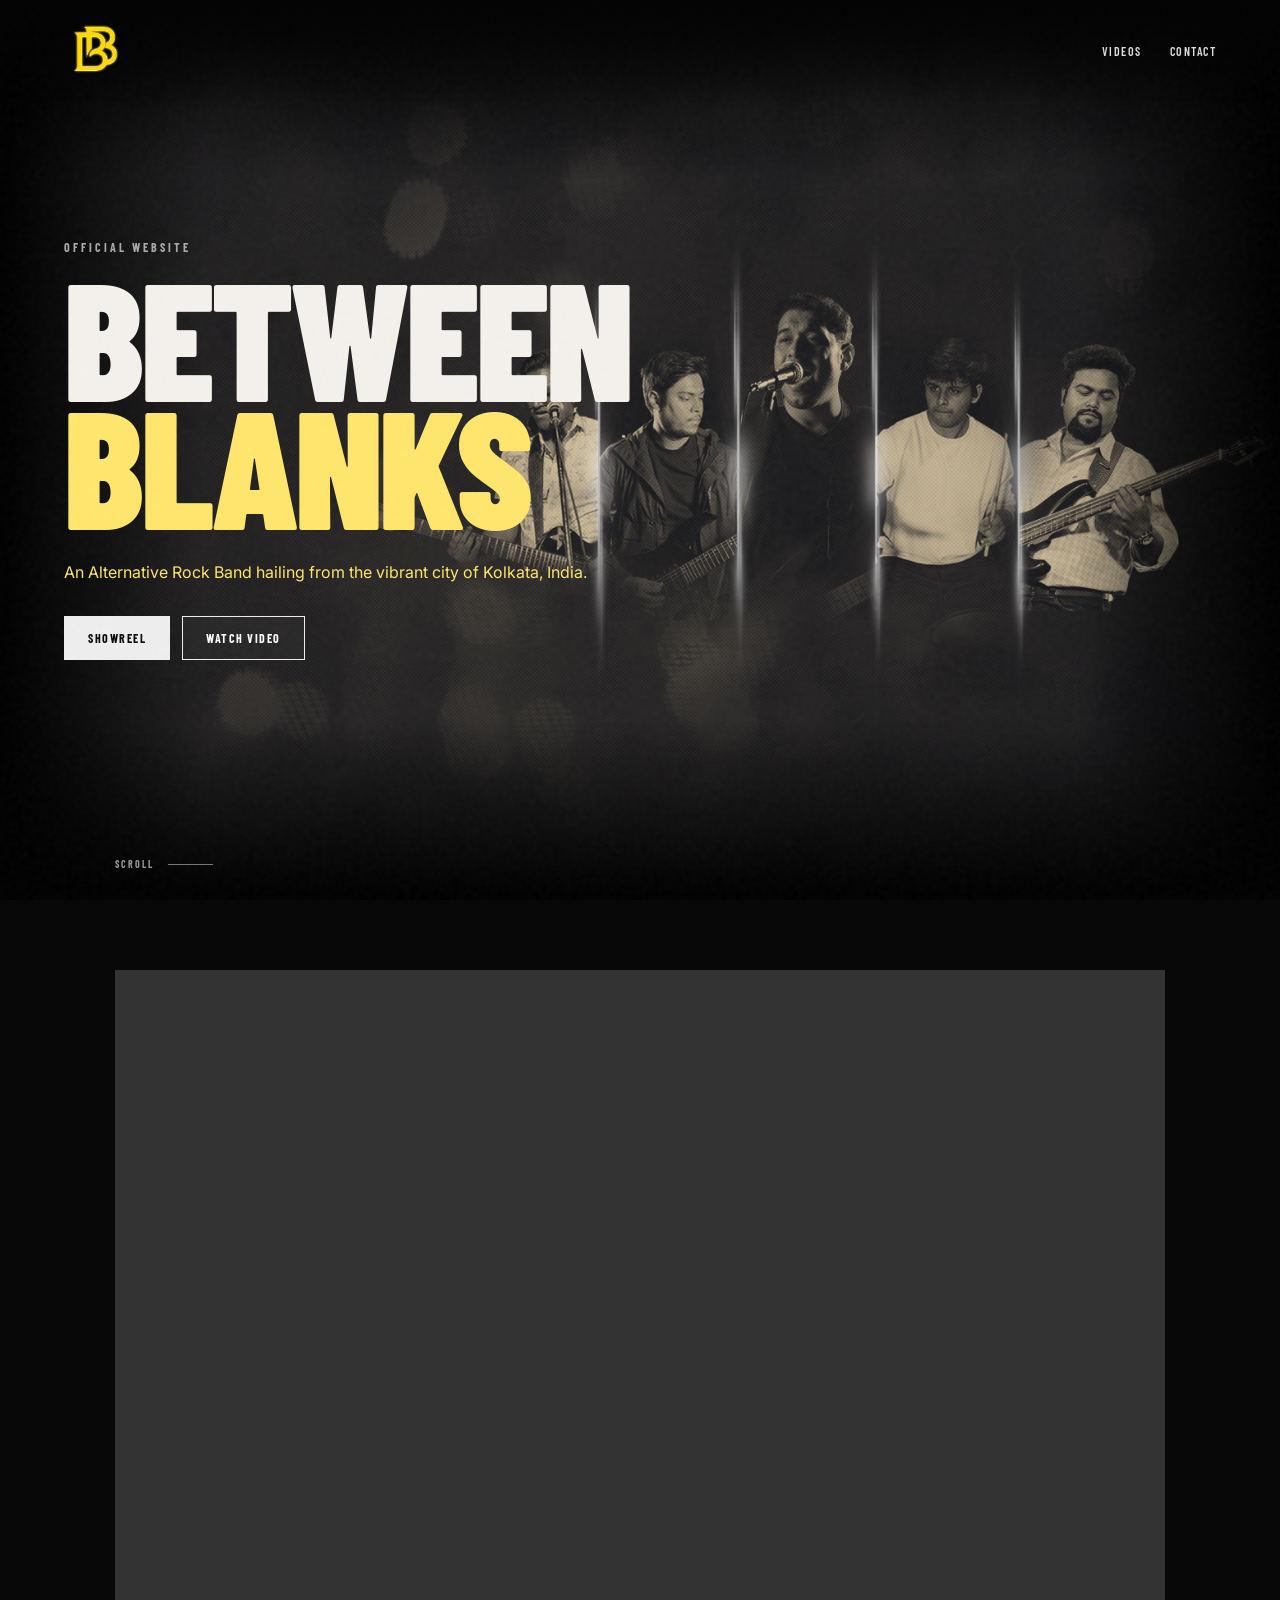
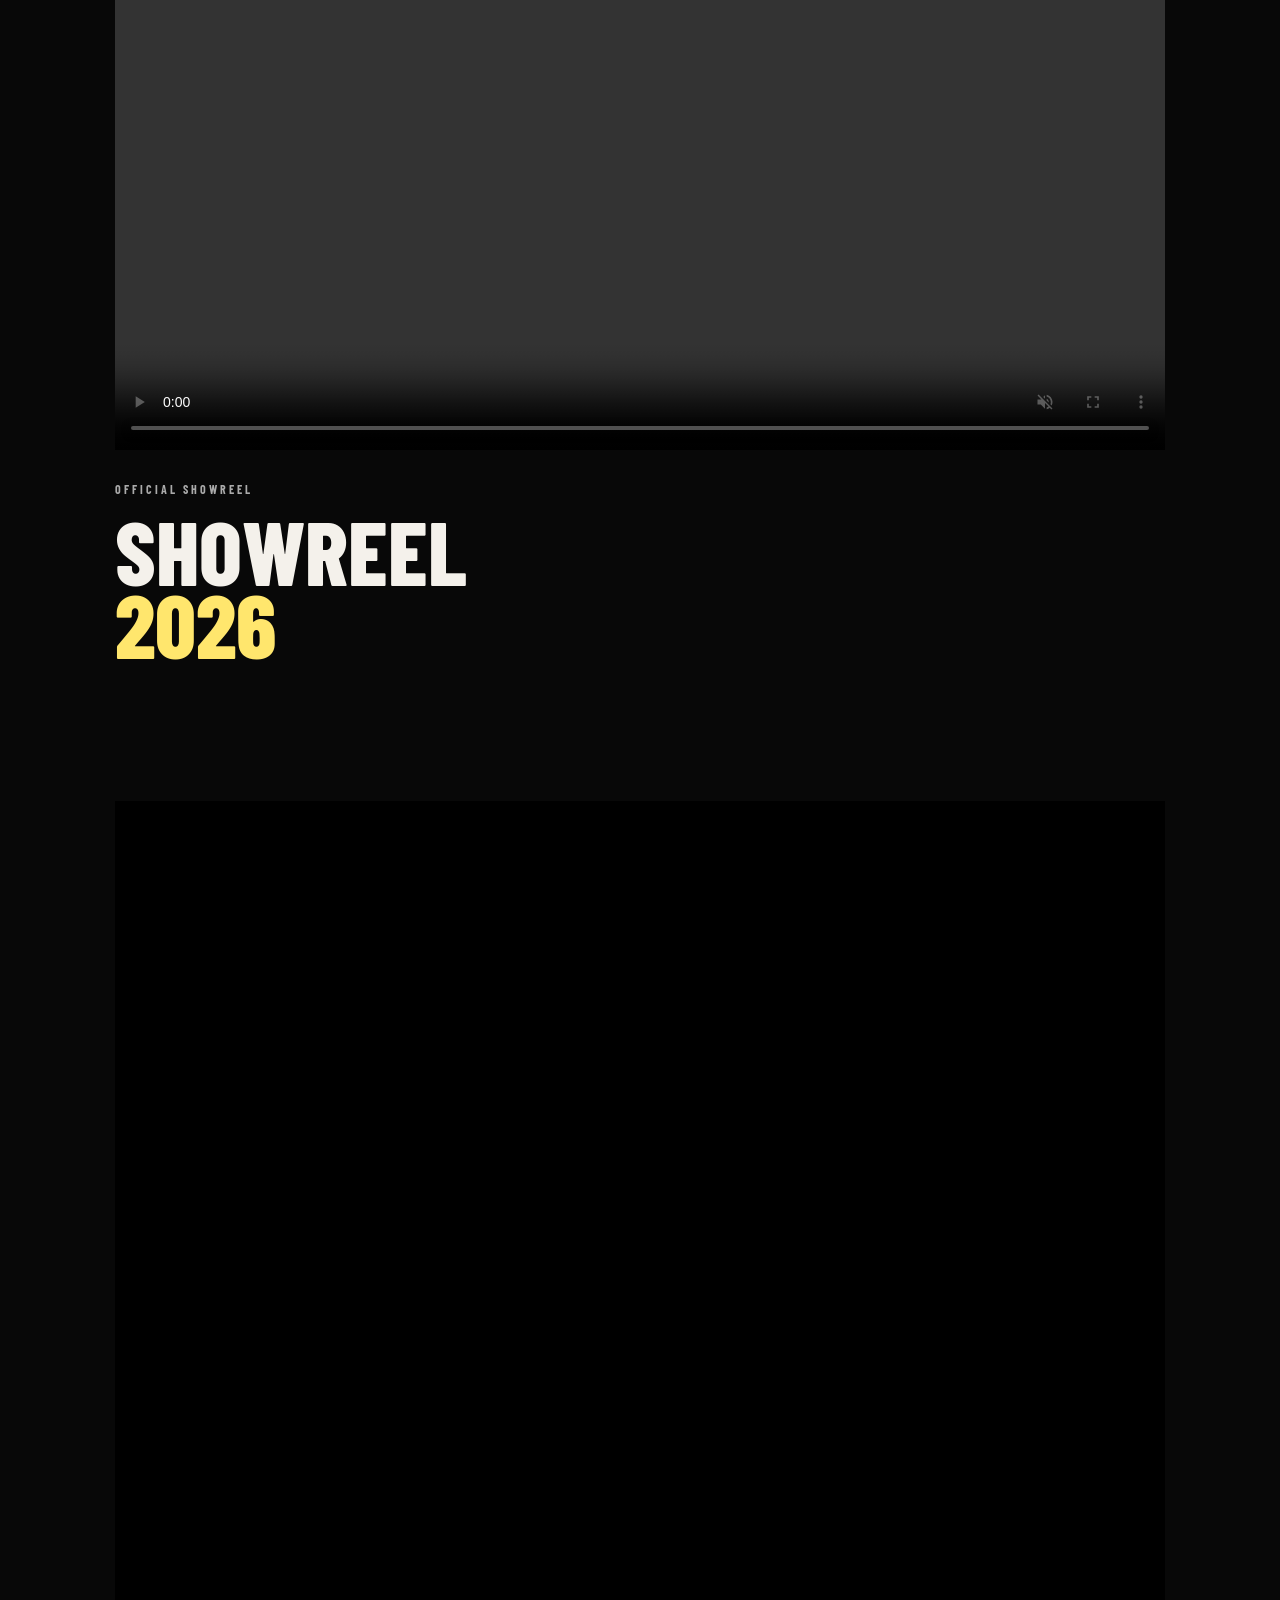
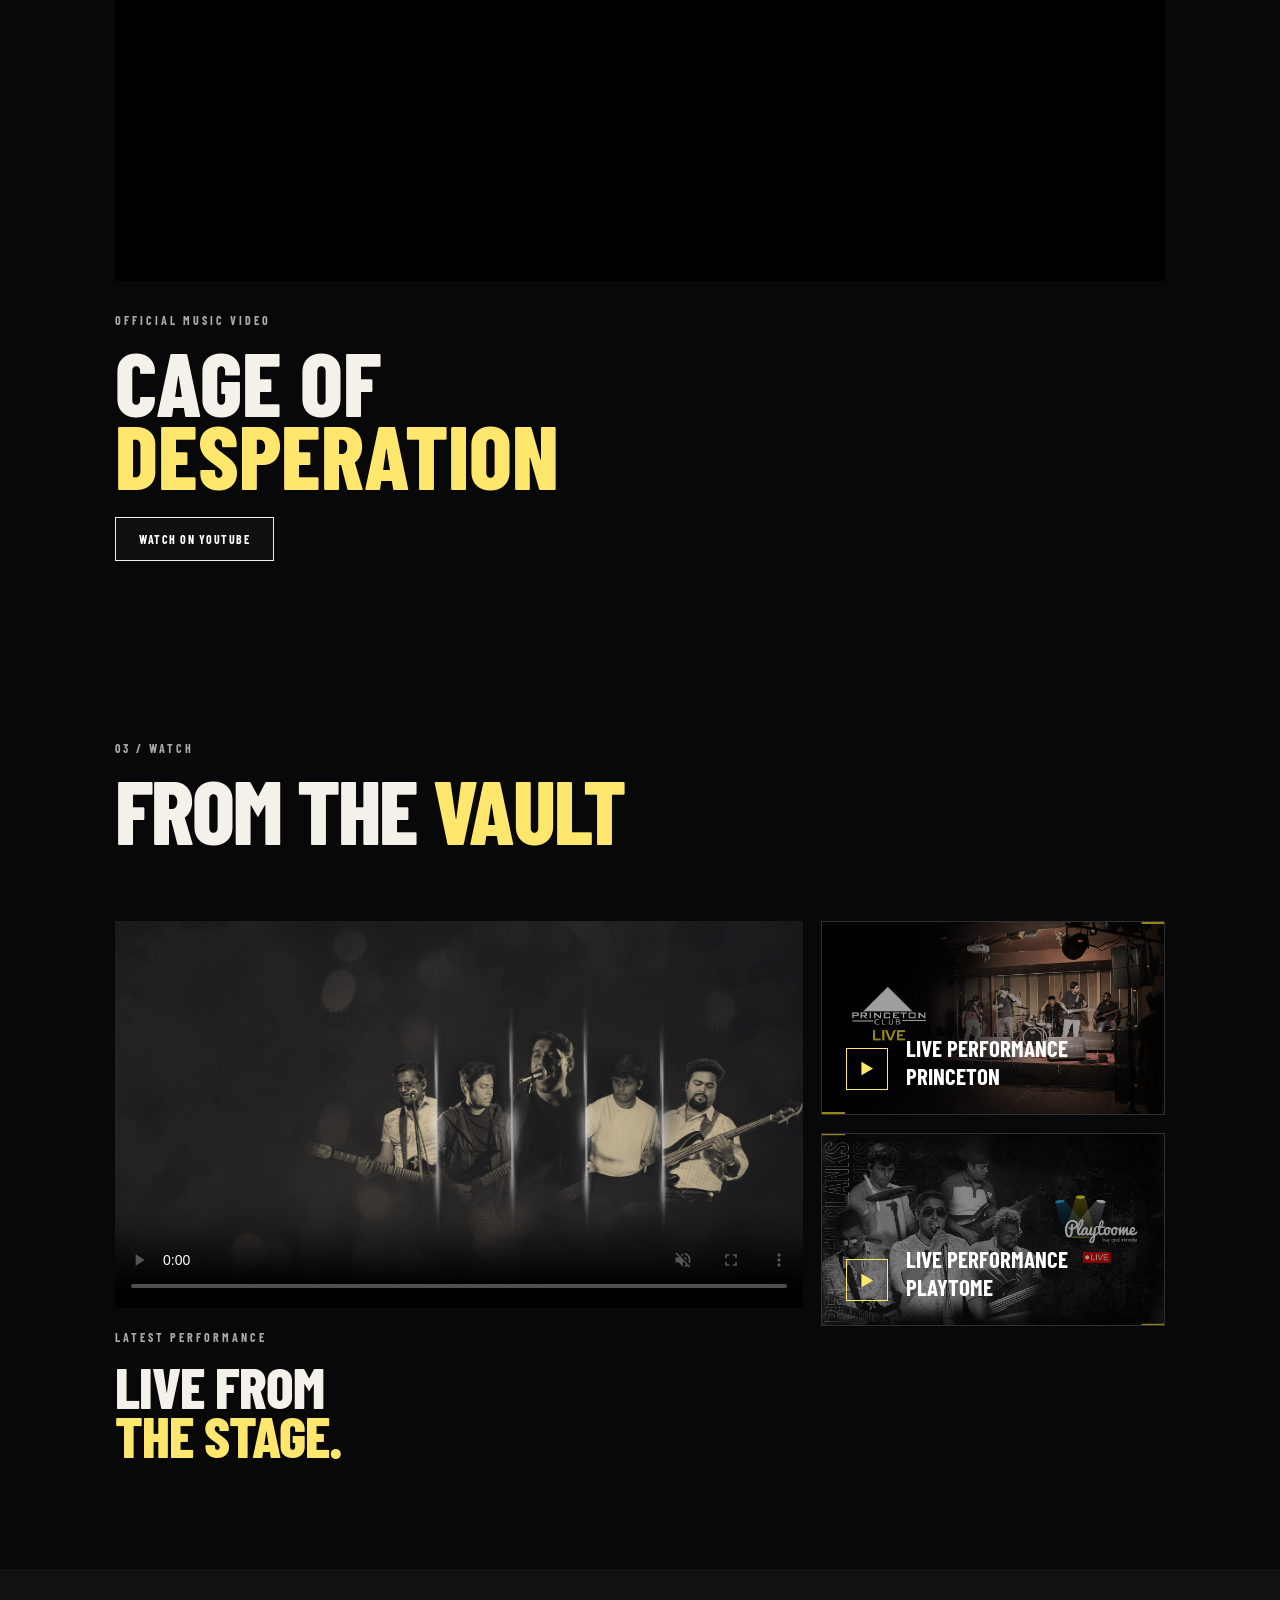
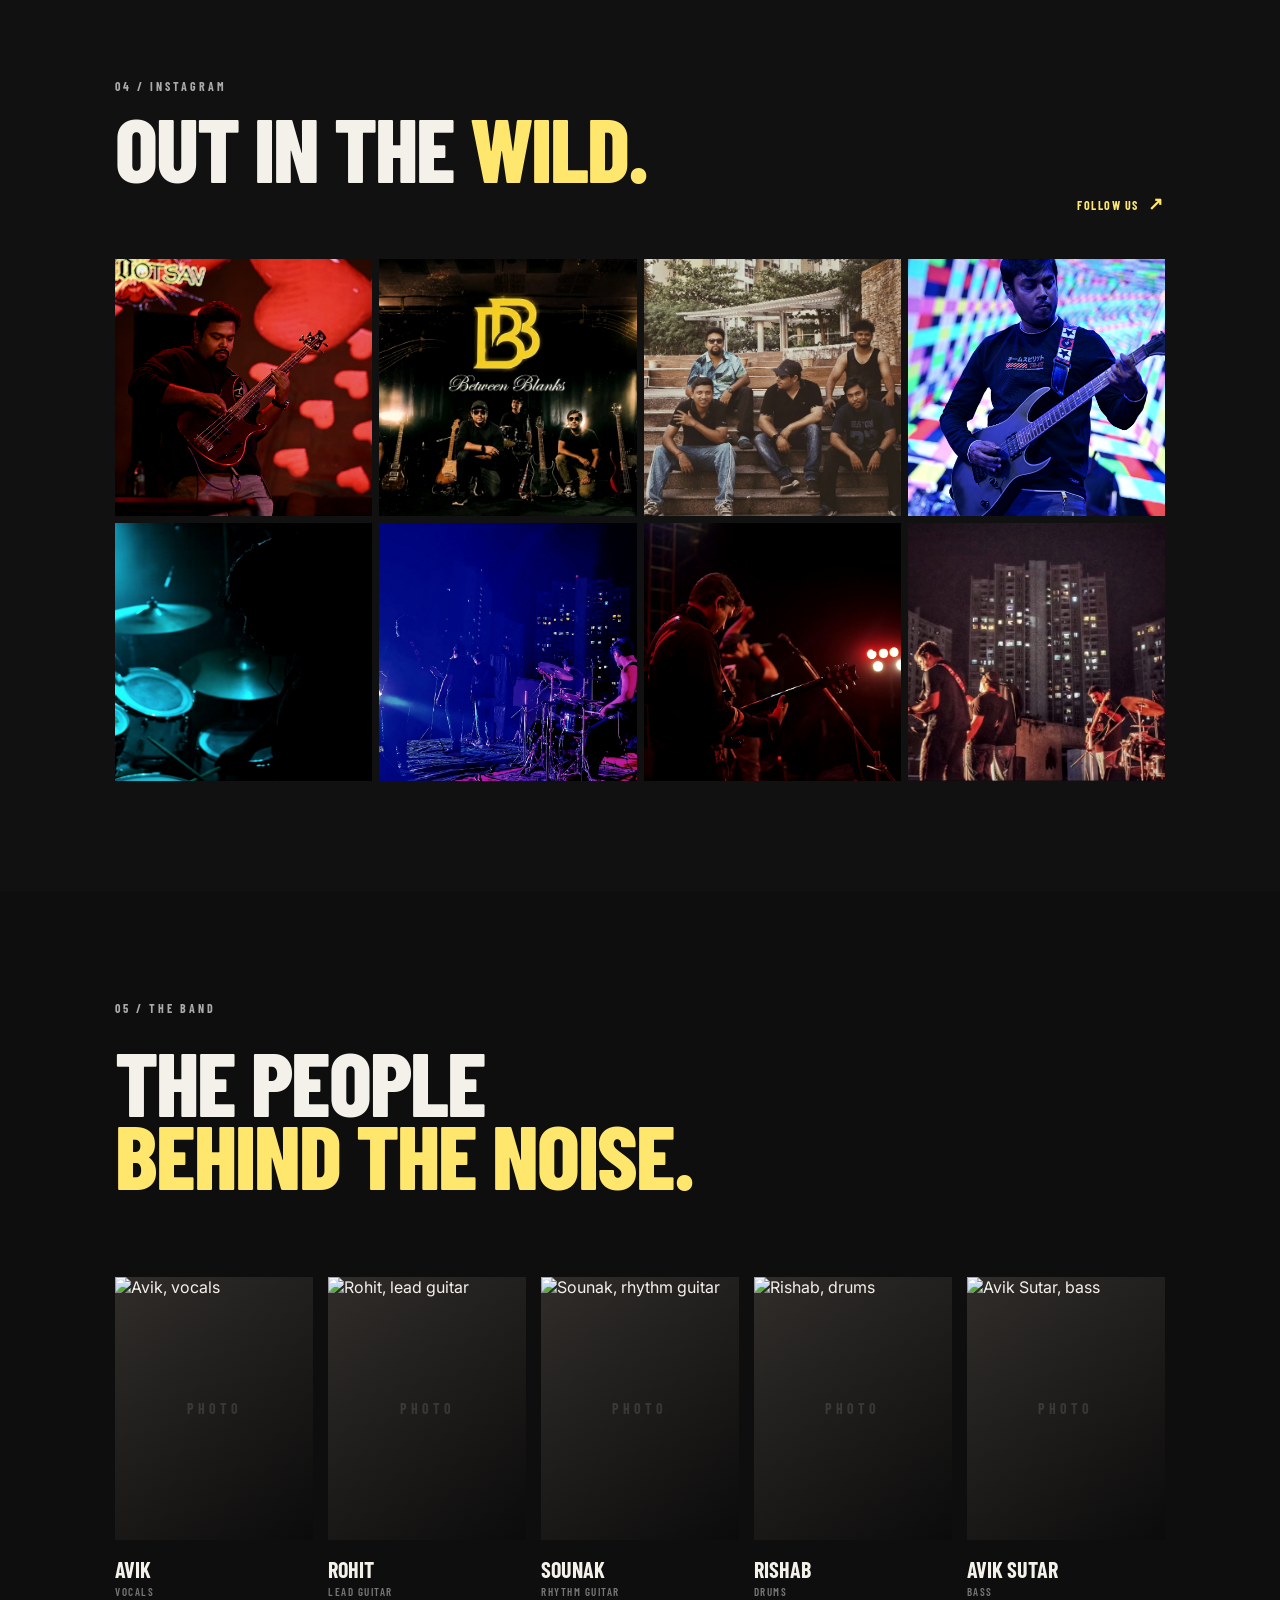
==== commit 4e01c59e: "Add files via upload" ====
--- a/index.html
+++ b/index.html
@@ -13,12 +13,35 @@
 <body>
   <div class="noise"></div>
   <header class="site-header" id="top">
-    <a class="brand" href="#home" aria-label="Between Blanks home">BETWEEN<span>BLANKS</span></a>
+    <a class="brand" href="#home" target="_blank" rel="noopener noreferrer" aria-label="Between Blanks home">
+      <img class="brand-logo" src="Between_Blanks_New_Logo_.png" alt="Between Blanks logo">
+    </a>
     <button class="menu-toggle" aria-label="Toggle navigation"><span></span><span></span><span></span></button>
     <nav class="nav">
-     <a href="#videos">Videos</a><a href="#contact">Contact</a>
+      <a href="#videos" target="_blank" rel="noopener noreferrer">Videos</a><button class="contact-trigger" type="button" aria-haspopup="dialog" aria-controls="social-dialog">Contact</button>
     </nav>
   </header>
+
+  <dialog class="social-dialog" id="social-dialog" aria-labelledby="social-dialog-title">
+    <div class="social-dialog-head">
+      <p class="eyebrow" id="social-dialog-title">FIND THE BAND</p>
+      <button class="dialog-close" type="button" aria-label="Close social links"></button>
+    </div>
+    <div class="dialog-socials">
+      <a href="https://www.facebook.com/share/19ZKvJsnVw/" target="_blank" rel="noopener noreferrer" aria-label="Between Blanks on Facebook">
+        <svg viewBox="0 0 24 24" aria-hidden="true"><path d="M14 8h3V4h-3c-3.3 0-5 1.9-5 5v3H6v4h3v8h4v-8h3.2l.8-4H13V9c0-.7.3-1 1-1Z"/></svg>
+        <span>Facebook</span>
+      </a>
+      <a href="https://www.instagram.com/between_blanks?igsh=djBxaG1wbWloMXkw" target="_blank" rel="noopener noreferrer" aria-label="Between Blanks on Instagram">
+        <svg viewBox="0 0 24 24" aria-hidden="true"><rect x="3" y="3" width="18" height="18" rx="5"/><circle cx="12" cy="12" r="4"/><circle class="instagram-dot" cx="17.5" cy="6.5" r="1"/></svg>
+        <span>Instagram</span>
+      </a>
+      <a href="https://www.youtube.com/@betweenblanks7054" target="_blank" rel="noopener noreferrer" aria-label="Between Blanks on YouTube">
+        <svg viewBox="0 0 24 24" aria-hidden="true"><path d="M23.5 6.2a3 3 0 0 0-2.1-2.1C19.5 3.6 12 3.6 12 3.6s-7.5 0-9.4.5A3 3 0 0 0 .5 6.2 31 31 0 0 0 0 12a31 31 0 0 0 .5 5.8 3 3 0 0 0 2.1 2.1c1.9.5 9.4.5 9.4.5s7.5 0 9.4-.5a3 3 0 0 0 2.1-2.1A31 31 0 0 0 24 12a31 31 0 0 0-.5-5.8ZM9.6 15.6V8.4l6.3 3.6-6.3 3.6Z"/></svg>
+        <span>YouTube</span>
+      </a>
+    </div>
+  </dialog>
 
   <main>
     <section class="hero" id="home">
@@ -26,81 +49,125 @@
       <div class="hero-content">
         <p class="eyebrow">OFFICIAL WEBSITE</p>
         <h1>BETWEEN<br><em>BLANKS</em></h1>
-        <p class="hero-copy">Alternative rock from the space between noise and silence.</p>
+        <p class="hero-copy">An Alternative Rock Band hailing from the vibrant city of Kolkata, India.</p>
         <div class="actions">
-          <a class="btn btn-solid" href="#music">Listen Now</a>
-          <a class="btn btn-outline" href="#videos">Watch Video</a>
+          <a class="btn btn-solid" href="#showreel" target="_blank" rel="noopener noreferrer">ShowReel</a>
+          <a class="btn btn-outline" href="#videos" target="_blank" rel="noopener noreferrer">Watch Video</a>
         </div>
       </div>
       <div class="scroll-cue">SCROLL <span></span></div>
     </section>
 
-    <section class="release section" id="music">
-      <div class="section-label">01 / NEW MUSIC</div>
-      <div class="release-grid">
-        <div class="album-art placeholder-art">
-          <span>BB</span><small>NEW SINGLE</small>
+     <section class="video-feature" id="showreel">
+      <video
+        class="video-player"
+        width="1920"
+        height="1080"
+        autoplay muted playsinline preload="metadata"
+        title="Showreel 2026"
+        controls>
+        <source src="https://archive.org/download/timeline-2_202608/Timeline-2.mp4" type="video/mp4">
+        <source src="Timeline-2.mp4" type="video/mp4">
+        Your browser does not support the showreel video.
+      </video>
+      <div class="video-caption">
+        <p class="eyebrow">OFFICIAL SHOWREEL</p>
+        <h2>SHOWREEL<br><em>2026</em></h2>
+      </div>
+    </section>
+
+    <section class="video-feature" id="videos">
+      <iframe
+        class="video-player"
+        width="1920"
+        height="1080"
+        src="https://www.youtube.com/embed/2OLbppCec8Q?enablejsapi=1&mute=1"
+        title="Cage of Desperation official music video"
+        allow="accelerometer; autoplay; clipboard-write; encrypted-media; gyroscope; picture-in-picture; web-share"
+        allowfullscreen>
+      </iframe>
+      <div class="video-caption">
+        <p class="eyebrow">OFFICIAL MUSIC VIDEO</p>
+        <h2>CAGE OF<br><em>DESPERATION</em></h2>
+        <a class="btn btn-outline" href="https://www.youtube.com/watch?v=2OLbppCec8Q" target="_blank" rel="noopener noreferrer">Watch on YouTube</a>
+      </div>
+    </section>
+
+
+    <section class="videos section">
+      <div class="section-head"><div><div class="section-label">03 / WATCH</div><h2>FROM THE <em>VAULT</em></h2></div></div>
+      <div class="vault-layout">
+        <div class="vault-feature">
+          <video class="vault-player" controls autoplay muted playsinline preload="metadata" poster="W_01.jpg">
+            <source src="Timeline-1.mp4" type="video/mp4">
+            Your browser does not support the performance video.
+          </video>
+          <div class="vault-caption">
+            <p class="eyebrow">LATEST PERFORMANCE</p>
+            <h3>LIVE FROM<br><em>THE STAGE.</em></h3>
+          </div>
         </div>
-        <div class="release-copy">
-          <p class="eyebrow">LATEST RELEASE</p>
-          <h2>CAGE OF<br><em>DESPERATION</em></h2>
-          <p>A cinematic rock statement about war, destruction, fear and the human cost left behind. Replace this text with your final release description.</p>
-          <div class="platforms">
-            <a href="#" class="platform">Spotify</a><a href="#" class="platform">YouTube</a>
-            <a href="#" class="platform">Apple Music</a><a href="#" class="platform">SoundCloud</a>
-          </div>
+        <div class="vault-links">
+          <a class="vault-link vault-link-princeton placeholder-video" href="https://www.youtube.com/watch?v=A89Omw5j6LE&list=PLrWvBRmdwYav51oPgto98VbQ1GAtRdOnf" target="_blank" rel="noopener noreferrer" aria-label="Live performance YouTube video">
+            <img class="vault-link-image" src="1.jpg" alt="Between Blanks live performance at Princeton">
+            <span class="vault-placeholder-icon">▶</span>
+            <span><strong>LIVE PERFORMANCE PRINCETON</strong></span>
+          </a>
+          <a class="vault-link vault-link-playtome placeholder-video" href="https://www.youtube.com/watch?v=-zoW9Wof618&list=PLrWvBRmdwYasLUcpUn93vL6aBy6k6GW-d" target="_blank" rel="noopener noreferrer" aria-label="Live performance YouTube video">
+            <img class="vault-link-image" src="2.jpg" alt="Between Blanks live performance at Playtome">
+            <span class="vault-placeholder-icon">▶</span>
+            <span><strong>LIVE PERFORMANCE PLAYTOME</strong></span>
+          </a>
         </div>
       </div>
     </section>
 
-    <section class="tour section" id="tour">
-      <div class="section-head"><div><div class="section-label">02 / LIVE</div><h2>ON <em>STAGE</em></h2></div><a class="text-link" href="#">ALL DATES →</a></div>
-      <div class="dates">
-        <article class="date"><time><b>12</b><span>SEP 2026</span></time><div><strong>ROCK ARENA</strong><span>KOLKATA, INDIA</span></div><a href="#">TICKETS</a></article>
-        <article class="date"><time><b>26</b><span>SEP 2026</span></time><div><strong>THE UNDERGROUND</strong><span>MUMBAI, INDIA</span></div><a href="#">TICKETS</a></article>
-        <article class="date"><time><b>10</b><span>OCT 2026</span></time><div><strong>LIVE HOUSE</strong><span>BENGALURU, INDIA</span></div><a href="#">TICKETS</a></article>
-        <article class="date"><time><b>24</b><span>OCT 2026</span></time><div><strong>THE HANGAR</strong><span>DELHI, INDIA</span></div><a href="#">TICKETS</a></article>
+    <section class="instagram section" id="instagram">
+      <div class="section-head instagram-head">
+        <div><div class="section-label">04 / INSTAGRAM</div><h2>OUT IN THE <em>WILD.</em></h2></div>
+        <a class="text-link instagram-follow" href="https://www.instagram.com/between_blanks?igsh=djBxaG1wbWloMXkw" target="_blank" rel="noopener noreferrer">FOLLOW US <span>↗</span></a>
       </div>
-    </section>
-
-    <section class="video-feature" id="videos">
-      <div class="video-bg placeholder-video"><button class="play" aria-label="Play featured video">▶</button></div>
-      <div class="video-caption"><p class="eyebrow">OFFICIAL MUSIC VIDEO</p><h2>CAGE OF<br><em>DESPERATION</em></h2><a class="btn btn-outline" href="#">Watch on YouTube</a></div>
-    </section>
-
-    <section class="videos section">
-      <div class="section-head"><div><div class="section-label">03 / WATCH</div><h2>FROM THE <em>VAULT</em></h2></div></div>
-      <div class="video-grid">
-        <a class="video-card placeholder-video" href="#"><span>▶</span><strong>LIVE SESSION</strong><small>BETWEEN BLANKS</small></a>
-        <a class="video-card placeholder-video" href="#"><span>▶</span><strong>BEHIND THE SONG</strong><small>STUDIO DIARY</small></a>
-        <a class="video-card placeholder-video" href="#"><span>▶</span><strong>LIVE IN CONCERT</strong><small>2026</small></a>
+      <div class="instagram-grid">
+        <a class="instagram-post instagram-post-square" href="https://www.instagram.com/reel/DR1IPrjExGW/" target="_blank" rel="noopener noreferrer" aria-label="Open Instagram post">
+          <img src="Avik_sutar.jpg" alt="Between Blanks bassist performing on stage">
+        </a>
+        <a class="instagram-post instagram-post-square" href="https://www.instagram.com/p/DZ18tSpS8tG/" target="_blank" rel="noopener noreferrer" aria-label="Open Instagram post">
+          <img src="Band_brown.png" alt="Between Blanks band portrait">
+        </a>
+        <a class="instagram-post instagram-post-square" href="https://www.instagram.com/p/DXTdGZTk9RW/?igsi=MTgya3FlMGY2aWUyOA==" target="_blank" rel="noopener noreferrer" aria-label="Open Instagram post">
+          <img src="band_stairs.png" alt="Between Blanks band sitting together on stairs">
+        </a>
+        <a class="instagram-post instagram-post-square" href="https://www.instagram.com/p/DRwL1j8E9ZM/?img_index=2&igsi=MTR1c3dqdDJwajM3MQ==" target="_blank" rel="noopener noreferrer" aria-label="Open Instagram post">
+          <img src="Rohit_rainbow.jpg" alt="Between Blanks guitarist performing under colorful lights">
+        </a>
+        <a class="instagram-post instagram-post-square" href="https://www.instagram.com/p/DRu7MadE4VQ/" target="_blank" rel="noopener noreferrer" aria-label="Open Between Blanks Instagram post">
+          <img src="rishab_blue.png" alt="Between Blanks drummer performing under blue light">
+        </a>
+        <a class="instagram-post instagram-post-square" href="https://www.instagram.com/reel/DXUDy9zkzuF/?igsi=ZGJqOGc5bnQyejUz" target="_blank" rel="noopener noreferrer" aria-label="Open Between Blanks Instagram post">
+          <img src="rishab_violet.png" alt="Between Blanks live performance under violet light">
+        </a>
+        <a class="instagram-post instagram-post-square" href="https://www.instagram.com/p/DRJh0qzE7K5/" target="_blank" rel="noopener noreferrer" aria-label="Open Between Blanks Instagram post">
+          <img src="sounak_red.png" alt="Between Blanks guitarist performing under red light">
+        </a>
+        <a class="instagram-post instagram-post-square" href="https://www.instagram.com/p/DXSWdYRk8d4/" target="_blank" rel="noopener noreferrer" aria-label="Open Between Blanks Instagram post">
+          <img src="whole_band.png" alt="Between Blanks performing together on stage">
+        </a>
       </div>
     </section>
 
     <section class="band section" id="band">
-      <div class="section-label">04 / THE BAND</div>
-      <div class="band-intro"><h2>THE PEOPLE<br><em>BEHIND THE NOISE.</em></h2><p>Replace the placeholder member names and biographies below with your official band lineup.</p></div>
+      <div class="section-label">05 / THE BAND</div>
+      <div class="band-intro"><h2>THE PEOPLE<br><em>BEHIND THE NOISE.</em></div>
       <div class="members">
-        <article class="member"><div class="member-photo placeholder-photo"></div><h3>AVIK</h3><p>VOCALS</p></article>
-        <article class="member"><div class="member-photo placeholder-photo"></div><h3>ROHIT</h3><p>LEAD GUITAR</p></article>
-        <article class="member"><div class="member-photo placeholder-photo"></div><h3>SOUNAK</h3><p>RHYTHM GUITAR</p></article>
-        <article class="member"><div class="member-photo placeholder-photo"></div><h3>RISHAB</h3><p>DRUMS</p></article>
-        <article class="member"><div class="member-photo placeholder-photo"></div><h3>AVIK SUTAR</h3><p>BASS</p></article>
+        <article class="member"><img class="member-photo" src="AVIK.jpg" alt="Avik, vocals"><h3>AVIK</h3><p>VOCALS</p></article>
+        <article class="member"><img class="member-photo" src="ROHIT.jpg" alt="Rohit, lead guitar"><h3>ROHIT</h3><p>LEAD GUITAR</p></article>
+        <article class="member"><img class="member-photo" src="SOUNAK.jpg" alt="Sounak, rhythm guitar"><h3>SOUNAK</h3><p>RHYTHM GUITAR</p></article>
+        <article class="member"><img class="member-photo" src="RISHAB.jpg" alt="Rishab, drums"><h3>RISHAB</h3><p>DRUMS</p></article>
+        <article class="member"><img class="member-photo" src="AVIK%20SUTAR.jpg" alt="Avik Sutar, bass"><h3>AVIK SUTAR</h3><p>BASS</p></article>
       </div>
     </section>
 
-    <section class="newsletter" id="contact">
-      <div><p class="eyebrow">DON'T MISS A THING</p><h2>JOIN THE<br><em>BLANKS.</em></h2></div>
-      <form id="signup"><input type="email" placeholder="YOUR EMAIL ADDRESS" required><button class="btn btn-solid">SIGN UP</button></form>
-      <p class="form-message" aria-live="polite"></p>
-    </section>
   </main>
-
-  <footer class="footer">
-    <a class="brand" href="#home">BETWEEN<span>BLANKS</span></a>
-    <div class="socials"><a href="#">Instagram</a><a href="#">YouTube</a><a href="#">Spotify</a><a href="#">Facebook</a></div>
-    <p>© 2026 BETWEEN BLANKS. ALL RIGHTS RESERVED.</p>
-  </footer>
   <script src="script.js"></script>
 </body>
 </html>
--- a/style.css
+++ b/style.css
@@ -1 +1,909 @@
-*{box-sizing:border-box}html{scroll-behavior:smooth}body{margin:0;background:#080808;color:#f4f1eb;font-family:Inter,Arial,sans-serif}.noise{position:fixed;inset:0;pointer-events:none;opacity:.045;z-index:20;background-image:url("data:image/svg+xml,%3Csvg viewBox='0 0 180 180' xmlns='http://www.w3.org/2000/svg'%3E%3Cfilter id='n'%3E%3CfeTurbulence type='fractalNoise' baseFrequency='.8' numOctaves='4' stitchTiles='stitch'/%3E%3C/filter%3E%3Crect width='100%25' height='100%25' filter='url(%23n)' opacity='.7'/%3E%3C/svg%3E")}.site-header{position:fixed;top:0;left:0;width:100%;z-index:30;display:flex;align-items:center;justify-content:space-between;padding:25px 5vw;background:linear-gradient(#050505cc,transparent)}.brand{font:800 24px "Barlow Condensed",sans-serif;letter-spacing:2px;color:#fff;text-decoration:none}.brand span{font-weight:400}.nav{display:flex;gap:28px}.nav a,.socials a{color:#ddd;text-decoration:none;text-transform:uppercase;font:600 12px "Barlow Condensed";letter-spacing:1.5px}.nav a:hover,.socials a:hover,.text-link:hover{color:#e6d1bc}.menu-toggle{display:none;background:none;border:0}.menu-toggle span{display:block;width:25px;height:2px;background:#fff;margin:5px}.hero{height:100vh;min-height:650px;position:relative;display:flex;align-items:center;padding:100px 9vw;overflow:hidden}.hero-bg,.video-bg{position:absolute;inset:0;background:linear-gradient(115deg,#171717,#090909 45%,#202020);}.hero-bg:after{content:"";position:absolute;inset:0;background:radial-gradient(circle at 70% 35%,#6b5a4c55,transparent 28%),linear-gradient(90deg,#000d 0%,#0003 55%,#000b)}.hero-content{position:relative;z-index:2;max-width:900px}.eyebrow,.section-label{font:700 12px "Barlow Condensed";letter-spacing:3px;color:#aaa;margin:0 0 18px}.hero h1{font:900 clamp(70px,13vw,190px)/.77 "Barlow Condensed";letter-spacing:-4px;margin:0}.hero h1 em,.release h2 em,.section-head h2 em,.video-caption h2 em,.band-intro h2 em,.newsletter h2 em{font-style:normal;color:#b9a99c}.hero-copy{max-width:480px;color:#bbb;line-height:1.7;margin:30px 0}.actions{display:flex;gap:12px}.btn{display:inline-block;padding:14px 23px;border:1px solid #eee;text-decoration:none;text-transform:uppercase;font:700 12px "Barlow Condensed";letter-spacing:1.5px;cursor:pointer}.btn-solid{background:#eee;color:#090909}.btn-outline{color:#fff;background:#ffffff08}.scroll-cue{position:absolute;bottom:30px;left:9vw;font:700 10px "Barlow Condensed";letter-spacing:2px;color:#999}.scroll-cue span{display:inline-block;width:45px;height:1px;background:#777;margin:0 0 3px 10px}.section{padding:110px 9vw}.release{background:#111}.release-grid{display:grid;grid-template-columns:minmax(280px,540px) 1fr;gap:9vw;align-items:center}.placeholder-art{aspect-ratio:1;background:radial-gradient(circle at 70% 25%,#837364,#27221e 30%,#090909 70%);display:flex;flex-direction:column;align-items:center;justify-content:center;box-shadow:0 30px 80px #000}.placeholder-art span{font:900 150px "Barlow Condensed";opacity:.15}.placeholder-art small{font:700 11px "Barlow Condensed";letter-spacing:5px}.release h2,.section-head h2,.band-intro h2,.newsletter h2{font:800 clamp(55px,7vw,105px)/.82 "Barlow Condensed";margin:0 0 30px;letter-spacing:-2px}.release-copy>p:not(.eyebrow){color:#aaa;line-height:1.8;max-width:560px}.platforms{display:flex;flex-wrap:wrap;gap:8px;margin-top:30px}.platform{padding:11px 16px;border:1px solid #333;color:#ddd;text-decoration:none;text-transform:uppercase;font:600 11px "Barlow Condensed"}.section-head{display:flex;justify-content:space-between;align-items:end;margin-bottom:45px}.text-link{color:#aaa;text-decoration:none;font:700 12px "Barlow Condensed";letter-spacing:1.5px}.date{border-top:1px solid #2d2d2d;padding:25px 0;display:grid;grid-template-columns:130px 1fr auto;align-items:center;gap:30px}.date:last-child{border-bottom:1px solid #2d2d2d}.date time{display:flex;align-items:center;gap:12px}.date time b{font:800 50px "Barlow Condensed"}.date time span,.date div span{display:block;color:#777;font:600 11px "Barlow Condensed";letter-spacing:1.5px}.date strong{font:700 22px "Barlow Condensed"}.date>a{border:1px solid #444;padding:10px 18px;color:#eee;text-decoration:none;font:700 11px "Barlow Condensed"}.video-feature{height:75vh;min-height:550px;position:relative;overflow:hidden}.placeholder-video{background:radial-gradient(circle at 50% 35%,#635448,#1b1715 32%,#070707 72%);position:relative;display:flex;align-items:center;justify-content:center}.placeholder-video:before{content:"VIDEO PLACEHOLDER";font:800 13px "Barlow Condensed";letter-spacing:5px;color:#ffffff30}.play{position:absolute;border:1px solid #ffffff66;background:#ffffff12;color:#fff;width:82px;height:82px;border-radius:50%;font-size:22px;padding-left:6px;cursor:pointer}.video-caption{position:absolute;z-index:2;left:9vw;bottom:70px}.video-caption h2{font:800 clamp(55px,7vw,105px)/.82 "Barlow Condensed";margin:0 0 25px}.video-grid{display:grid;grid-template-columns:repeat(3,1fr);gap:18px}.video-card{aspect-ratio:16/10;text-decoration:none;color:#fff;padding:25px;align-items:flex-end;justify-content:flex-start;background:#181818}.video-card span{position:absolute;right:25px;top:25px;border:1px solid #ffffff55;border-radius:50%;width:42px;height:42px;text-align:center;padding:12px}.video-card strong,.video-card small{position:relative;display:block;font-family:"Barlow Condensed"}.video-card strong{font-size:25px}.video-card small{color:#aaa;letter-spacing:2px}.band{background:#0e0e0e}.band-intro{display:flex;justify-content:space-between;gap:40px;align-items:end;margin:30px 0 55px}.band-intro p{max-width:380px;color:#888;line-height:1.7}.members{display:grid;grid-template-columns:repeat(4,1fr);gap:15px}.member-photo{aspect-ratio:3/4;background:linear-gradient(140deg,#302d2a,#0b0b0b);position:relative}.member-photo:after{content:"PHOTO";position:absolute;inset:0;display:grid;place-items:center;color:#ffffff20;font:700 14px "Barlow Condensed";letter-spacing:4px}.member h3{font:700 22px "Barlow Condensed";margin:16px 0 3px}.member p,.products p{font:600 11px "Barlow Condensed";color:#777;letter-spacing:1.5px;margin:0}.products{display:grid;grid-template-columns:repeat(3,1fr);gap:25px}.product-img{aspect-ratio:1;background:linear-gradient(135deg,#242424,#0a0a0a);display:grid;place-items:center}.product-img span{font:900 100px "Barlow Condensed";opacity:.12}.products h3{font:700 19px "Barlow Condensed";margin:16px 0 5px}.newsletter{padding:90px 9vw;background:#191613;display:grid;grid-template-columns:1fr 1fr;gap:50px;align-items:end}.newsletter h2{margin:0}.newsletter form{display:flex;border-bottom:1px solid #555}.newsletter input{flex:1;background:none;border:0;outline:0;color:#fff;padding:15px 0;font:500 13px Inter}.form-message{grid-column:2;color:#aaa;margin:0}.footer{padding:45px 5vw;display:flex;align-items:center;justify-content:space-between;gap:25px;border-top:1px solid #222}.footer p{color:#555;font-size:10px;letter-spacing:1px}.socials{display:flex;gap:20px}@media(max-width:800px){.site-header{padding:20px 6vw}.menu-toggle{display:block}.nav{position:absolute;right:5vw;top:70px;display:none;flex-direction:column;background:#0c0c0c;padding:25px 35px;border:1px solid #222}.nav.open{display:flex}.hero{padding:100px 7vw}.hero h1{font-size:22vw}.section{padding:80px 7vw}.release-grid{grid-template-columns:1fr;gap:45px}.date{grid-template-columns:80px 1fr}.date>a{display:none}.date time b{font-size:40px}.video-feature{height:65vh}.video-caption{left:7vw}.video-grid,.members,.products{grid-template-columns:1fr 1fr}.band-intro{display:block}.newsletter{grid-template-columns:1fr;padding:70px 7vw}.newsletter form{grid-column:1}.form-message{grid-column:1}.footer{flex-direction:column;text-align:center}.socials{flex-wrap:wrap;justify-content:center}}@media(max-width:520px){.hero{min-height:600px}.hero-copy{font-size:14px}.actions{flex-direction:column;max-width:220px}.release h2,.section-head h2,.band-intro h2,.newsletter h2{font-size:55px}.video-grid,.members,.products{grid-template-columns:1fr}.section-head{align-items:start;gap:20px;flex-direction:column}.newsletter form{display:block;border:0}.newsletter input{width:100%;border-bottom:1px solid #555;margin-bottom:12px}.newsletter .btn{width:100%}}
+* {
+  box-sizing:border-box
+}
+html {
+  scroll-behavior:smooth
+}
+body {
+  margin:0;
+  background:#080808;
+  color:#f4f1eb;
+  font-family:Inter,Arial,sans-serif;
+  overflow-x:hidden
+}
+img,video,iframe {
+  max-width:100%
+}
+.noise {
+  position:fixed;
+  inset:0;
+  pointer-events:none;
+  opacity:.045;
+  z-index:20;
+  background-image:url("data:image/svg+xml,%3Csvg viewBox='0 0 180 180' xmlns='http://www.w3.org/2000/svg'%3E%3Cfilter id='n'%3E%3CfeTurbulence type='fractalNoise' baseFrequency='.8' numOctaves='4' stitchTiles='stitch'/%3E%3C/filter%3E%3Crect width='100%25' height='100%25' filter='url(%23n)' opacity='.7'/%3E%3C/svg%3E")
+}
+.site-header {
+  position:fixed;
+  top:0;
+  left:0;
+  width:100%;
+  z-index:30;
+  display:flex;
+  align-items:center;
+  justify-content:space-between;
+  padding:25px 5vw;
+  background:linear-gradient(#050505cc,transparent)
+}
+.brand {
+  width:64px;
+  height:52px;
+  display:flex;
+  align-items:center;
+  justify-content:center;
+  overflow:hidden;
+  text-decoration:none
+}
+.brand-logo {
+  width:120px;
+  height:120px;
+  max-width:none;
+  object-fit:contain;
+}
+.nav {
+  display:flex;
+  gap:28px
+}
+.nav a,.nav button,.socials a {
+  color:#ddd;
+  text-decoration:none;
+  text-transform:uppercase;
+  font:600 12px "Barlow Condensed";
+  letter-spacing:1.5px;
+  cursor:pointer
+}
+.nav button {
+  padding:0;
+  border:0;
+  background:none
+}
+.nav a:hover,.nav button:hover,.socials a:hover,.text-link:hover {
+  color:#e6d1bc
+}
+.social-dialog {
+  position:fixed;
+  top:78px;
+  left:auto;
+  bottom:auto;
+  right:5vw;
+  width:min(310px,calc(100vw - 32px));
+  margin:0;
+  padding:22px;
+  border:1px solid #3a3632;
+  background:#121110;
+  color:#f4f1eb;
+  box-shadow:0 22px 55px #000b;
+  z-index:40
+}
+.social-dialog::backdrop {
+  background:#0003
+}
+.social-dialog-head {
+  display:flex;
+  align-items:start;
+  justify-content:space-between;
+  gap:20px;
+  border-bottom:1px solid #2d2a27;
+  padding-bottom:14px
+}
+.social-dialog .eyebrow {
+  margin:0;
+  color:#ffe66d
+}
+.dialog-close {
+  border:0;
+  background:none;
+  color:#aaa;
+  font-size:24px;
+  line-height:.7;
+  padding:0 2px;
+  cursor:pointer
+}
+.dialog-close:hover {
+  color:#fff
+}
+.dialog-socials {
+  display:grid;
+  gap:4px;
+  margin-top:12px
+}
+.dialog-socials a {
+  display:flex;
+  align-items:center;
+  gap:14px;
+  padding:11px 8px;
+  color:#ddd;
+  text-decoration:none;
+  text-transform:uppercase;
+  font:600 13px "Barlow Condensed";
+  letter-spacing:1.5px
+}
+.dialog-socials a:hover {
+  background:#ffffff0d;
+  color:#e6d1bc
+}
+.dialog-socials svg {
+  width:22px;
+  height:22px;
+  fill:currentColor;
+  stroke:currentColor;
+  stroke-width:1.8
+}
+.dialog-socials svg rect,.dialog-socials svg circle {
+  fill:none
+}
+.dialog-socials svg .instagram-dot {
+  fill:currentColor;
+  stroke:none
+}
+.menu-toggle {
+  display:none;
+  background:none;
+  border:0
+}
+.menu-toggle span {
+  display:block;
+  width:25px;
+  height:2px;
+  background:#fff;
+  margin:5px
+}
+.hero {
+  height:100vh;
+  min-height:650px;
+  position:relative;
+  display:flex;
+  align-items:center;
+  padding:100px 9vw 100px 5vw;
+  background:#000;
+  overflow:hidden
+}
+.hero-bg,.video-bg {
+  position:absolute;
+  inset:0;
+  background:linear-gradient(115deg,#171717,#090909 45%,#202020);
+}
+.hero-bg {
+  inset:0;
+  background-color:#000;
+  background-image:url("W_01.jpg");
+  background-size:cover;
+  background-position:center;
+  background-repeat:no-repeat;
+}
+.hero-bg:after {
+  content:"";
+  position:absolute;
+  inset:0;
+  background:linear-gradient(90deg,#000 0%,transparent 16%,transparent 84%,#000 100%),linear-gradient(180deg,#000 0%,transparent 20%,transparent 80%,#000 100%)
+}
+.hero-content {
+  position:relative;
+  z-index:2;
+  max-width:900px
+}
+.eyebrow,.section-label {
+  font:700 12px "Barlow Condensed";
+  letter-spacing:3px;
+  color:#aaa;
+  margin:0 0 18px
+}
+.hero h1 {
+  font:900 clamp(70px,13vw,190px)/.77 "Barlow Condensed";
+  letter-spacing:-4px;
+  margin:0
+}
+.hero h1 em,.release h2 em,.section-head h2 em,.video-caption h2 em,.band-intro h2 em,.newsletter h2 em {
+  font-style:normal;
+  color:#ffe66d
+}
+.hero h1 em {
+  color:#ffe66d
+}
+.hero-copy {
+  max-width:none;
+  white-space:nowrap;
+  font-size:clamp(9px,1.5vw,16px);
+  color:#ffe66d;
+  line-height:1.7;
+  margin:30px 0
+}
+.actions {
+  display:flex;
+  gap:12px
+}
+.btn {
+  display:inline-block;
+  padding:14px 23px;
+  border:1px solid #eee;
+  text-decoration:none;
+  text-transform:uppercase;
+  font:700 12px "Barlow Condensed";
+  letter-spacing:1.5px;
+  cursor:pointer
+}
+.btn-solid {
+  background:#eee;
+  color:#090909
+}
+.btn-outline {
+  color:#fff;
+  background:#ffffff08
+}
+.scroll-cue {
+  position:absolute;
+  bottom:30px;
+  left:9vw;
+  font:700 10px "Barlow Condensed";
+  letter-spacing:2px;
+  color:#999
+}
+.scroll-cue span {
+  display:inline-block;
+  width:45px;
+  height:1px;
+  background:#777;
+  margin:0 0 3px 10px
+}
+.section {
+  padding:110px 9vw
+}
+.release {
+  background:#111
+}
+.release-grid {
+  display:grid;
+  grid-template-columns:minmax(280px,540px) 1fr;
+  gap:9vw;
+  align-items:center
+}
+.placeholder-art {
+  aspect-ratio:1;
+  background:radial-gradient(circle at 70% 25%,#837364,#27221e 30%,#090909 70%);
+  display:flex;
+  flex-direction:column;
+  align-items:center;
+  justify-content:center;
+  box-shadow:0 30px 80px #000
+}
+.placeholder-art span {
+  font:900 150px "Barlow Condensed";
+  opacity:.15
+}
+.placeholder-art small {
+  font:700 11px "Barlow Condensed";
+  letter-spacing:5px
+}
+.release h2,.section-head h2,.band-intro h2,.newsletter h2 {
+  font:800 clamp(55px,7vw,105px)/.82 "Barlow Condensed";
+  margin:0 0 30px;
+  letter-spacing:-2px
+}
+.release-copy>p:not(.eyebrow) {
+  color:#aaa;
+  line-height:1.8;
+  max-width:560px
+}
+.platforms {
+  display:flex;
+  flex-wrap:wrap;
+  gap:8px;
+  margin-top:30px
+}
+.platform {
+  padding:11px 16px;
+  border:1px solid #333;
+  color:#ddd;
+  text-decoration:none;
+  text-transform:uppercase;
+  font:600 11px "Barlow Condensed"
+}
+.section-head {
+  display:flex;
+  justify-content:space-between;
+  align-items:end;
+  margin-bottom:45px
+}
+.text-link {
+  color:#aaa;
+  text-decoration:none;
+  font:700 12px "Barlow Condensed";
+  letter-spacing:1.5px
+}
+.date {
+  border-top:1px solid #2d2d2d;
+  padding:25px 0;
+  display:grid;
+  grid-template-columns:130px 1fr auto;
+  align-items:center;
+  gap:30px
+}
+.date:last-child {
+  border-bottom:1px solid #2d2d2d
+}
+.date time {
+  display:flex;
+  align-items:center;
+  gap:12px
+}
+.date time b {
+  font:800 50px "Barlow Condensed"
+}
+.date time span,.date div span {
+  display:block;
+  color:#777;
+  font:600 11px "Barlow Condensed";
+  letter-spacing:1.5px
+}
+.date strong {
+  font:700 22px "Barlow Condensed"
+}
+.date>a {
+  border:1px solid #444;
+  padding:10px 18px;
+  color:#eee;
+  text-decoration:none;
+  font:700 11px "Barlow Condensed"
+}
+.video-feature {
+  width:100%;
+  max-width:1920px;
+  margin:0 auto;
+  padding:70px 9vw;
+  background:#080808
+}
+.video-player {
+  display:block;
+  width:100%;
+  max-width:1920px;
+  aspect-ratio:16 / 9;
+  object-fit:contain;
+  background:#000;
+  border:0
+}
+.video-caption {
+  padding-top:32px
+}
+.video-caption h2 {
+  font:800 clamp(55px,7vw,105px)/.82 "Barlow Condensed";
+  margin:0
+}
+.video-caption .btn {
+  display:inline-block;
+  margin-top:25px
+}
+.video-grid {
+  display:grid;
+  grid-template-columns:repeat(3,1fr);
+  gap:18px
+}
+.vault-layout {
+  display:grid;
+  grid-template-columns:minmax(0,2fr) minmax(260px,1fr);
+  gap:18px;
+  align-items:stretch
+}
+.vault-feature {
+  min-width:0
+}
+.vault-player {
+  display:block;
+  width:100%;
+  aspect-ratio:16 / 9;
+  object-fit:cover;
+  background:#000
+}
+.vault-caption {
+  padding-top:22px
+}
+.vault-caption h3 {
+  font:800 clamp(38px,4.5vw,70px)/.84 "Barlow Condensed";
+  margin:0;
+  letter-spacing:-1px
+}
+.vault-caption h3 em {
+  color:#ffe66d;
+  font-style:normal
+}
+.vault-links {
+  display:grid;
+  grid-template-rows:auto auto;
+  gap:18px;
+  min-width:0;
+  align-content:start
+}
+.vault-link {
+  display:flex;
+  align-items:flex-end;
+  gap:18px;
+  min-height:0;
+  padding:24px;
+  color:#fff;
+  text-decoration:none;
+  background:linear-gradient(145deg,#292929,#0c0c0c);
+  border:1px solid #303030;
+  position:relative;
+  overflow:hidden
+}
+.vault-link-princeton {
+  aspect-ratio:16 / 9
+}
+.vault-link-playtome {
+  aspect-ratio:16 / 9
+}
+.vault-link::before {
+  content:"IMAGE PLACEHOLDER";
+  position:absolute;
+  inset:0;
+  display:grid;
+  place-items:center;
+  color:#ffffff18;
+  font:700 13px "Barlow Condensed";
+  letter-spacing:4px
+}
+.vault-link-image {
+  position:absolute;
+  inset:0;
+  width:100%;
+  height:100%;
+  object-fit:cover;
+  filter:brightness(.62) saturate(.85);
+  transition:transform .5s ease,filter .5s ease
+}
+.vault-link:hover .vault-link-image {
+  transform:scale(1.05);
+  filter:brightness(.76) saturate(1)
+}
+.vault-link > span {
+  position:relative;
+  z-index:1
+}
+.vault-placeholder-icon {
+  display:grid;
+  place-items:center;
+  width:42px;
+  height:42px;
+  flex:none;
+  border:1px solid #ffe66d;
+  color:#ffe66d;
+  font-size:15px
+}
+.vault-link strong,.vault-link small {
+  display:block;
+  font-family:"Barlow Condensed"
+}
+.vault-link strong {
+  font-size:23px
+}
+.vault-link small {
+  color:#999;
+  letter-spacing:1.5px;
+  margin-top:3px
+}
+.instagram {
+  background:#111;
+  overflow:hidden
+}
+.instagram-head {
+  align-items:end
+}
+.instagram-follow {
+  color:#ffe66d
+}
+.instagram-follow span {
+  font-size:18px;
+  margin-left:6px
+}
+.instagram-grid {
+  display:grid;
+  grid-template-columns:repeat(4,minmax(0,1fr));
+  gap:7px;
+  align-items:start
+}
+.instagram-post {
+  display:block;
+  width:100%;
+  height:auto;
+  aspect-ratio:1 / 1;
+  min-height:0;
+  position:relative;
+  overflow:hidden;
+  background:#050505
+}
+.instagram-post {
+  text-decoration:none;
+  color:inherit
+}
+.instagram-column {
+  display:flex;
+  flex-direction:column;
+  gap:7px;
+  min-width:0
+}
+.instagram-post-landscape {
+  aspect-ratio:16 / 10
+}
+.instagram-post-portrait {
+  aspect-ratio:4 / 5
+}
+.instagram-post-square {
+  aspect-ratio:1 / 1
+}
+.instagram-post img {
+  display:block;
+  width:100%;
+  height:100%;
+  object-fit:cover;
+  filter:saturate(.8) contrast(1.08);
+  transition:transform .5s ease,filter .5s ease
+}
+.instagram-post:hover img {
+  transform:scale(1.06);
+  filter:saturate(1.1) contrast(1.08)
+}
+.instagram-post-feature {
+  grid-column:auto;
+  grid-row:auto
+}
+.instagram-post-wide {
+  grid-column:auto
+}
+.instagram-post-tall {
+  grid-row:auto
+}
+.post-badge {
+  position:absolute;
+  top:11px;
+  right:12px;
+  color:#fff;
+  font:700 20px Arial;
+  text-shadow:0 1px 8px #000
+}
+.post-meta {
+  position:absolute;
+  left:18px;
+  bottom:16px;
+  color:#fff;
+  font:700 12px "Barlow Condensed";
+  letter-spacing:2px;
+  text-shadow:0 1px 8px #000
+}
+.video-card {
+  aspect-ratio:16/10;
+  text-decoration:none;
+  color:#fff;
+  padding:25px;
+  align-items:flex-end;
+  justify-content:flex-start;
+  background:#181818
+}
+.video-card strong,.video-card small {
+  position:relative;
+  display:block;
+  font-family:"Barlow Condensed"
+}
+.video-card strong {
+  font-size:25px
+}
+.video-card small {
+  color:#aaa;
+  letter-spacing:2px
+}
+.band {
+  background:#0e0e0e
+}
+.band-intro {
+  display:flex;
+  justify-content:space-between;
+  gap:40px;
+  align-items:end;
+  margin:30px 0 55px
+}
+.band-intro p {
+  max-width:380px;
+  color:#888;
+  line-height:1.7
+}
+.members {
+  display:grid;
+  grid-template-columns:repeat(5,1fr);
+  gap:15px
+}
+.member-photo {
+  aspect-ratio:3/4;
+  display:block;
+  width:100%;
+  background:linear-gradient(140deg,#302d2a,#0b0b0b);
+  position:relative;
+  object-fit:cover
+}
+.member-photo:after {
+  content:"PHOTO";
+  position:absolute;
+  inset:0;
+  display:grid;
+  place-items:center;
+  color:#ffffff20;
+  font:700 14px "Barlow Condensed";
+  letter-spacing:4px
+}
+.member h3 {
+  font:700 22px "Barlow Condensed";
+  margin:16px 0 3px
+}
+.member p,.products p {
+  font:600 11px "Barlow Condensed";
+  color:#777;
+  letter-spacing:1.5px;
+  margin:0
+}
+.products {
+  display:grid;
+  grid-template-columns:repeat(3,1fr);
+  gap:25px
+}
+.product-img {
+  aspect-ratio:1;
+  background:linear-gradient(135deg,#242424,#0a0a0a);
+  display:grid;
+  place-items:center
+}
+.product-img span {
+  font:900 100px "Barlow Condensed";
+  opacity:.12
+}
+.products h3 {
+  font:700 19px "Barlow Condensed";
+  margin:16px 0 5px
+}
+.newsletter {
+  padding:90px 9vw;
+  background:#191613;
+  display:grid;
+  grid-template-columns:1fr 1fr;
+  gap:50px;
+  align-items:end
+}
+.newsletter h2 {
+  margin:0
+}
+.newsletter form {
+  display:flex;
+  border-bottom:1px solid #555
+}
+.newsletter input {
+  flex:1;
+  background:none;
+  border:0;
+  outline:0;
+  color:#fff;
+  padding:15px 0;
+  font:500 13px Inter
+}
+.form-message {
+  grid-column:2;
+  color:#aaa;
+  margin:0
+}
+.footer {
+  padding:45px 5vw;
+  display:flex;
+  align-items:center;
+  justify-content:space-between;
+  gap:25px;
+  border-top:1px solid #222
+}
+.footer p {
+  color:#555;
+  font-size:10px;
+  letter-spacing:1px
+}
+.socials {
+  display:flex;
+  gap:20px
+}
+@media(max-width:800px) {
+  .site-header {
+  padding:20px 6vw
+}
+.menu-toggle {
+  display:none
+}
+.nav {
+  display:flex;
+  position:static;
+  max-width:none;
+  flex-direction:row;
+  gap:16px;
+  padding:0;
+  background:none;
+  border:0
+}
+.hero {
+  padding:100px 7vw 100px 5vw
+}
+.hero-bg {
+  inset:0
+}
+.hero-bg {
+  background-size:contain;
+  background-position:center;
+  background-color:#222222;
+  background-image:url("Banner.jpg"),radial-gradient(ellipse at center,#262626 0%,#151515 48%,#222222 100%);
+  background-size:100% auto,cover;
+  background-position:center top,center;
+  background-repeat:no-repeat
+}
+.hero-bg:before {
+  content:"";
+  position:absolute;
+  inset:-34px;
+  z-index:-1;
+  background:url("Banner.jpg") center / cover no-repeat;
+  filter:blur(30px) brightness(.38);
+  transform:scale(1.08)
+}
+.hero-bg:after {
+  background:transparent;
+  -webkit-backdrop-filter:blur(18px);
+  backdrop-filter:blur(18px);
+  -webkit-mask-image:radial-gradient(ellipse at center,transparent 0%,transparent 58%,#000 94%);
+  mask-image:radial-gradient(ellipse at center,transparent 0%,transparent 58%,#000 94%)
+}
+.hero h1 {
+  font-size:22vw
+}
+.section {
+  padding:80px 7vw
+}
+.release-grid {
+  grid-template-columns:1fr;
+  gap:45px
+}
+.date {
+  grid-template-columns:80px 1fr
+}
+.date>a {
+  display:none
+}
+.date time b {
+  font-size:40px
+}
+.video-feature {
+  padding:55px 7vw
+}
+.video-player {
+  width:100%;
+  height:calc((100vw - 14vw) * 0.5625);
+  aspect-ratio:16 / 9
+}
+.video-caption {
+  padding-top:25px
+}
+.video-grid,.products {
+  grid-template-columns:1fr 1fr
+}
+.members {
+  grid-template-columns:repeat(5,1fr)
+}
+.hero-copy {
+  font-size:clamp(12px,3.2vw,15px);
+  white-space:normal;
+  max-width:34rem
+}
+.vault-link {
+  padding:18px
+}
+.vault-layout {
+  grid-template-columns:1fr
+}
+.vault-links {
+  grid-template-columns:1fr;
+  grid-template-rows:auto auto
+}
+.instagram-grid {
+  grid-template-columns:repeat(4,minmax(0,1fr));
+}
+.instagram-post-feature,.instagram-post-wide,.instagram-post-tall {
+  grid-column:auto;
+  grid-row:auto
+}
+.instagram-post-feature {
+  grid-column:auto
+}
+.band-intro {
+  display:flex
+}
+.newsletter {
+  grid-template-columns:1fr;
+  padding:70px 7vw
+}
+.newsletter form {
+  grid-column:1
+}
+.form-message {
+  grid-column:1
+}
+.footer {
+  flex-direction:column;
+  text-align:center
+}
+.socials {
+  flex-wrap:wrap;
+  justify-content:center
+}
+
+}
+@media(max-width:520px) {
+  .hero {
+  min-height:600px
+}
+.hero-copy {
+  font-size:13px;
+  white-space:normal
+}
+.actions {
+  flex-direction:column;
+  max-width:220px
+}
+.release h2,.section-head h2,.band-intro h2,.newsletter h2 {
+  font-size:clamp(45px,15vw,55px)
+}
+.video-grid,.products {
+  grid-template-columns:1fr
+}
+.members {
+  grid-template-columns:repeat(5,1fr)
+}
+.section-head {
+  align-items:start;
+  gap:20px;
+  flex-direction:column
+}
+.newsletter form {
+  display:block;
+  border:0
+}
+.newsletter input {
+  width:100%;
+  border-bottom:1px solid #555;
+  margin-bottom:12px
+}
+.newsletter .btn {
+  width:100%
+}
+.site-header {
+  padding:16px 5vw
+}
+.brand {
+  width:54px;
+  height:46px
+}
+.brand-logo {
+  width:105px;
+  height:105px
+}
+.instagram-grid {
+  grid-template-columns:repeat(4,minmax(0,1fr));
+  gap:3px
+}
+.instagram-post-landscape {
+  aspect-ratio:16 / 10
+}
+.instagram-post-portrait {
+  aspect-ratio:4 / 5
+}
+.instagram-post-square {
+  aspect-ratio:1 / 1
+}
+
+}
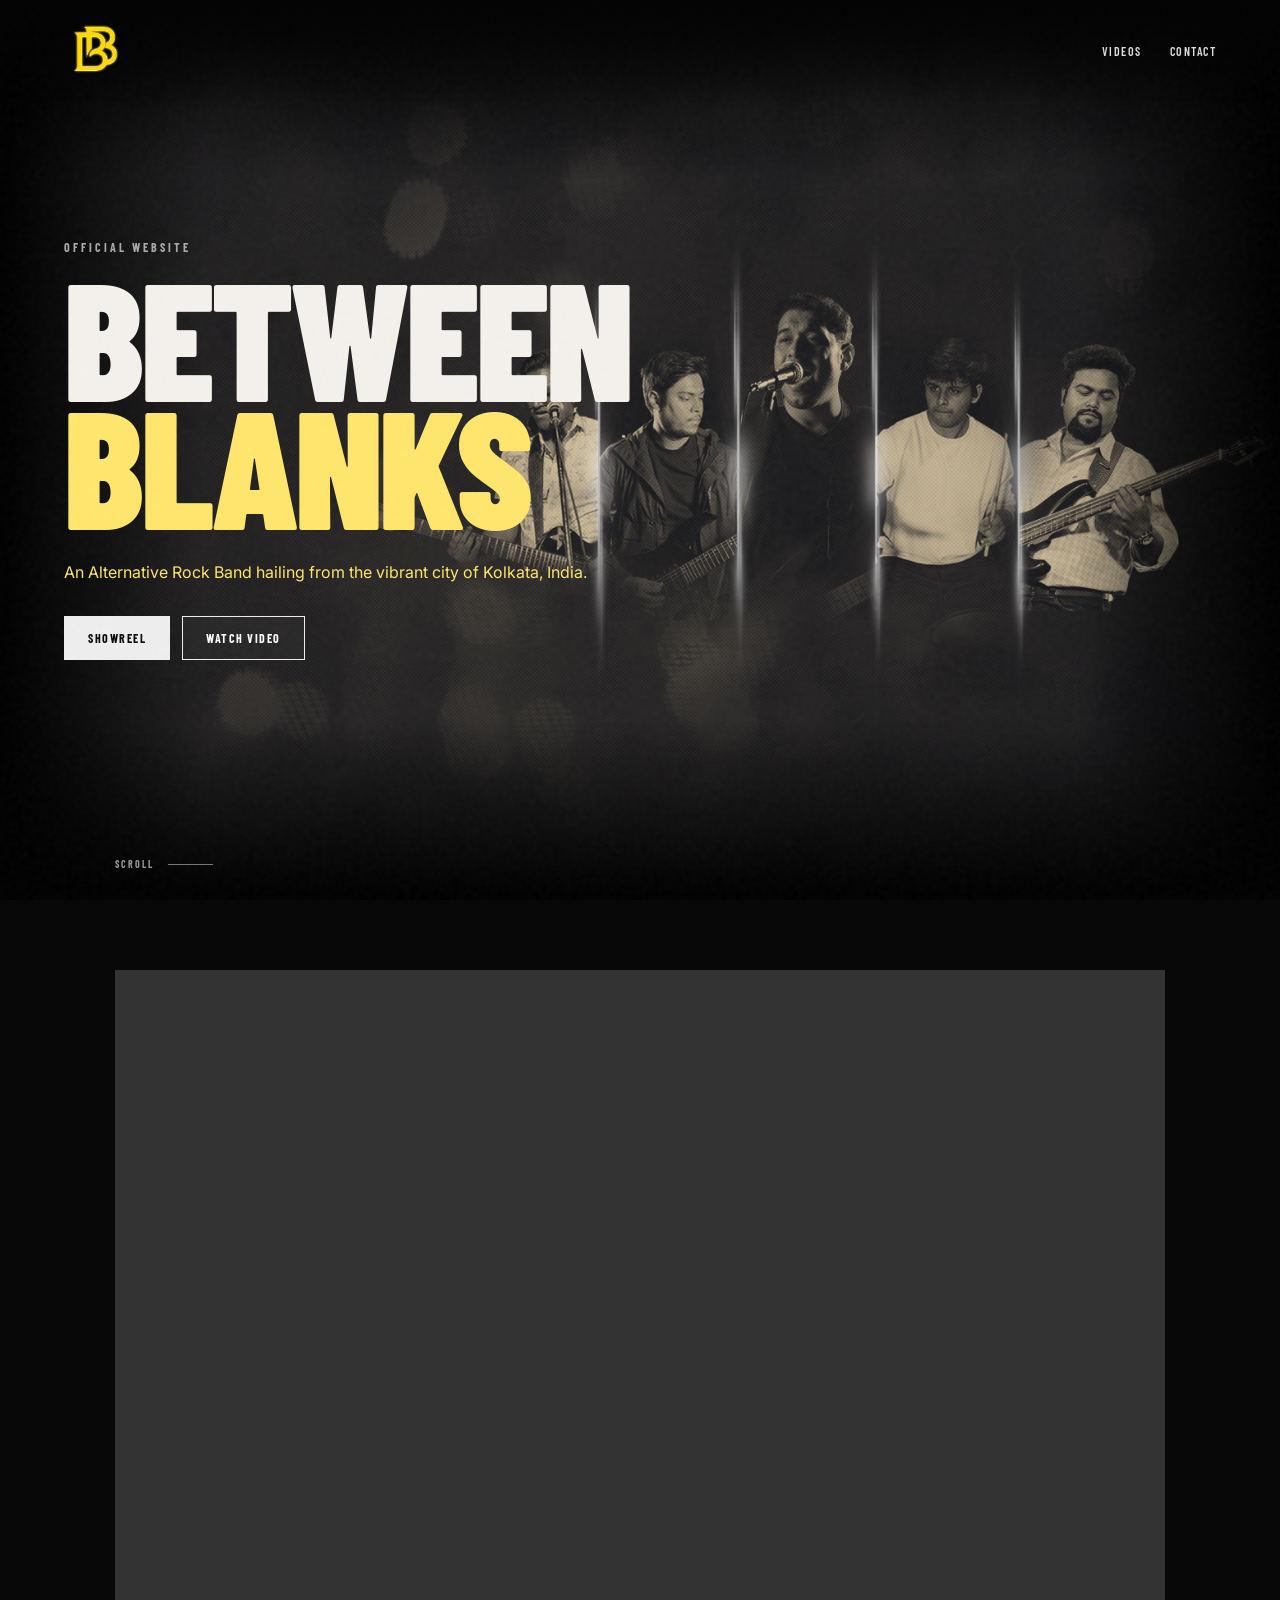
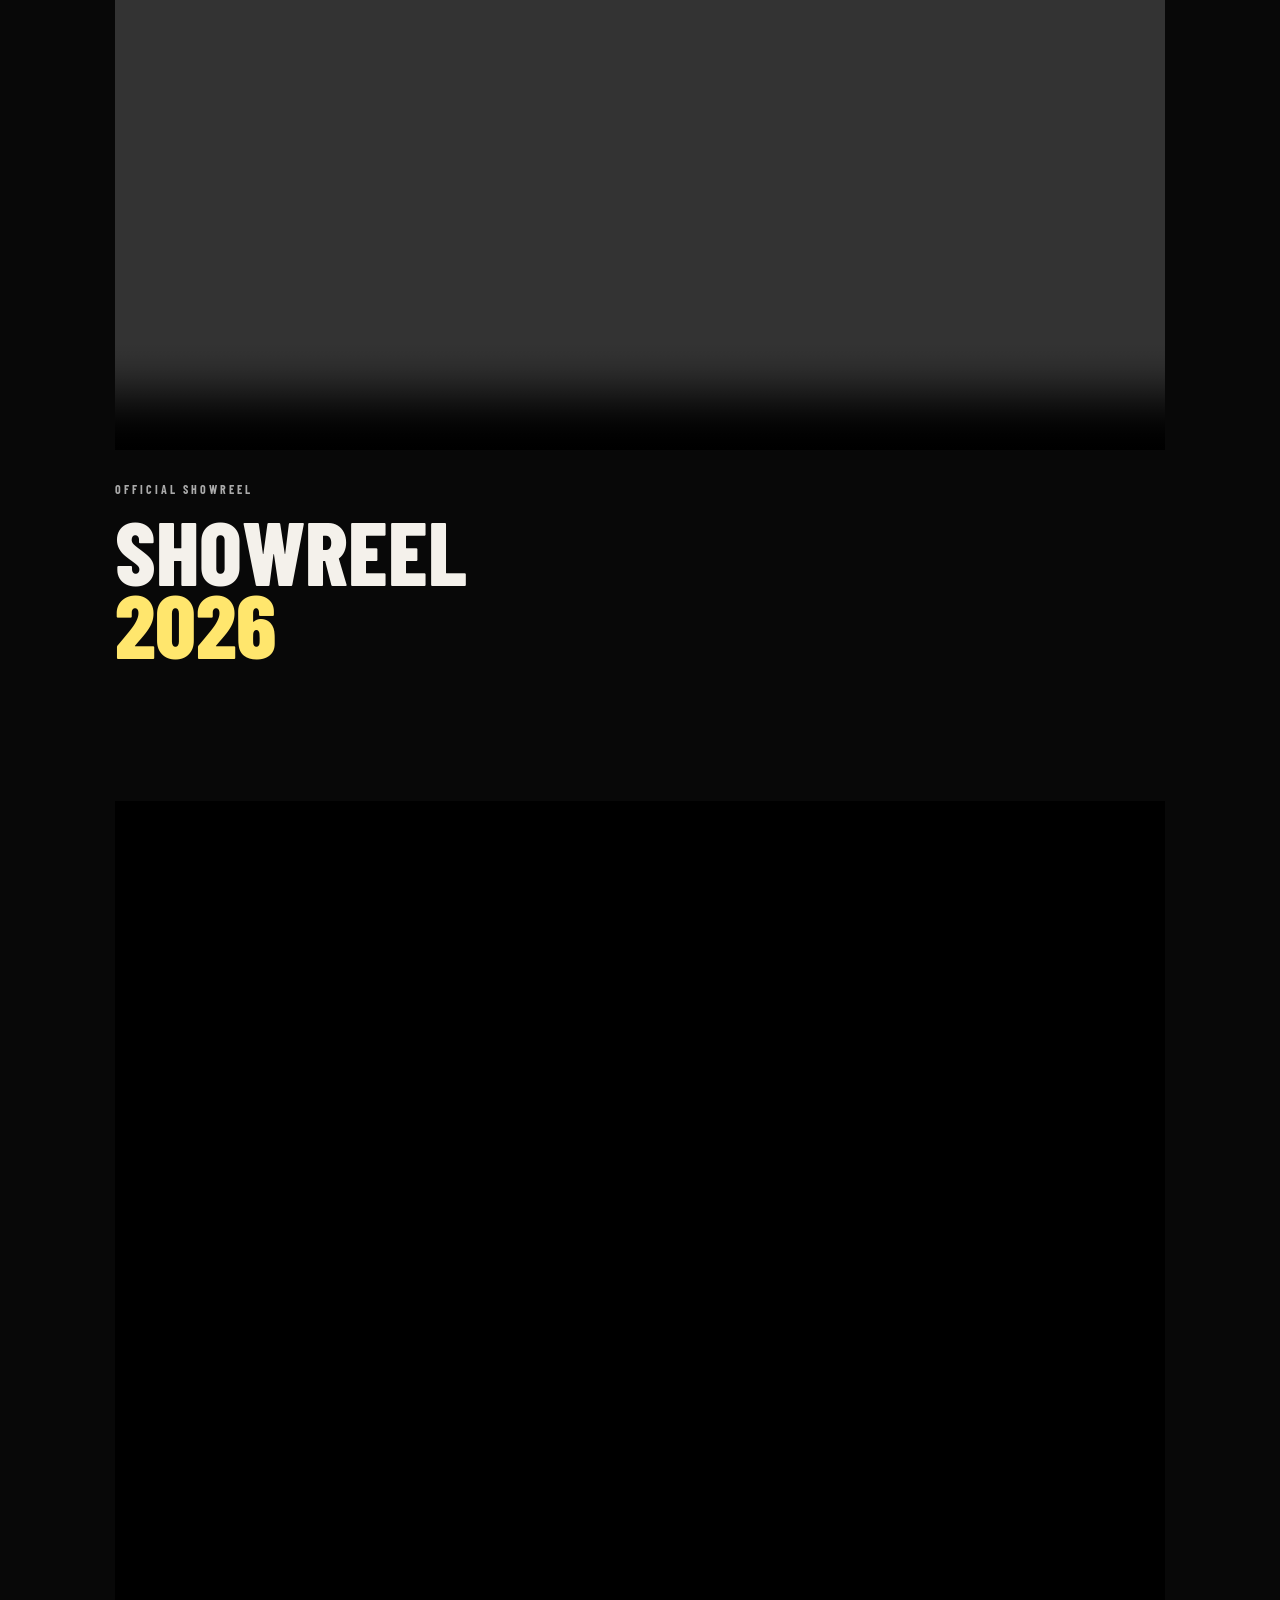
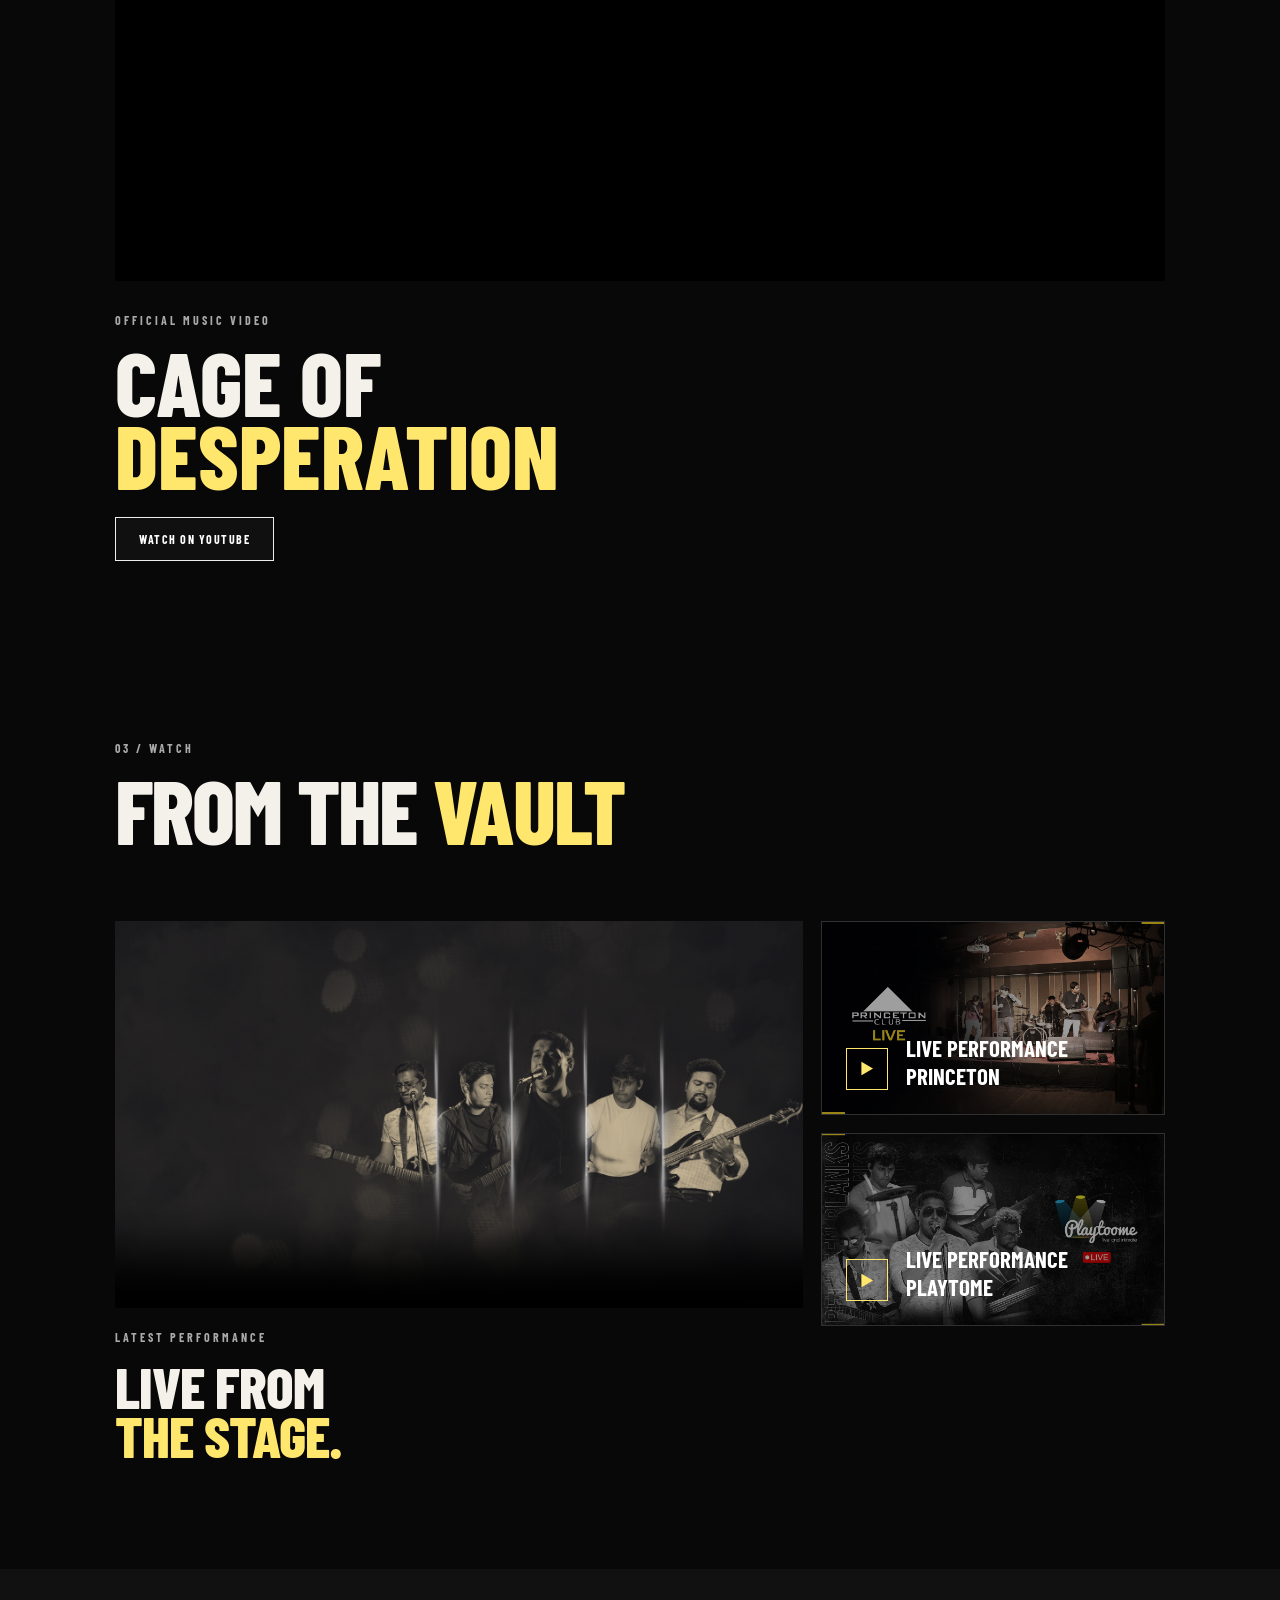
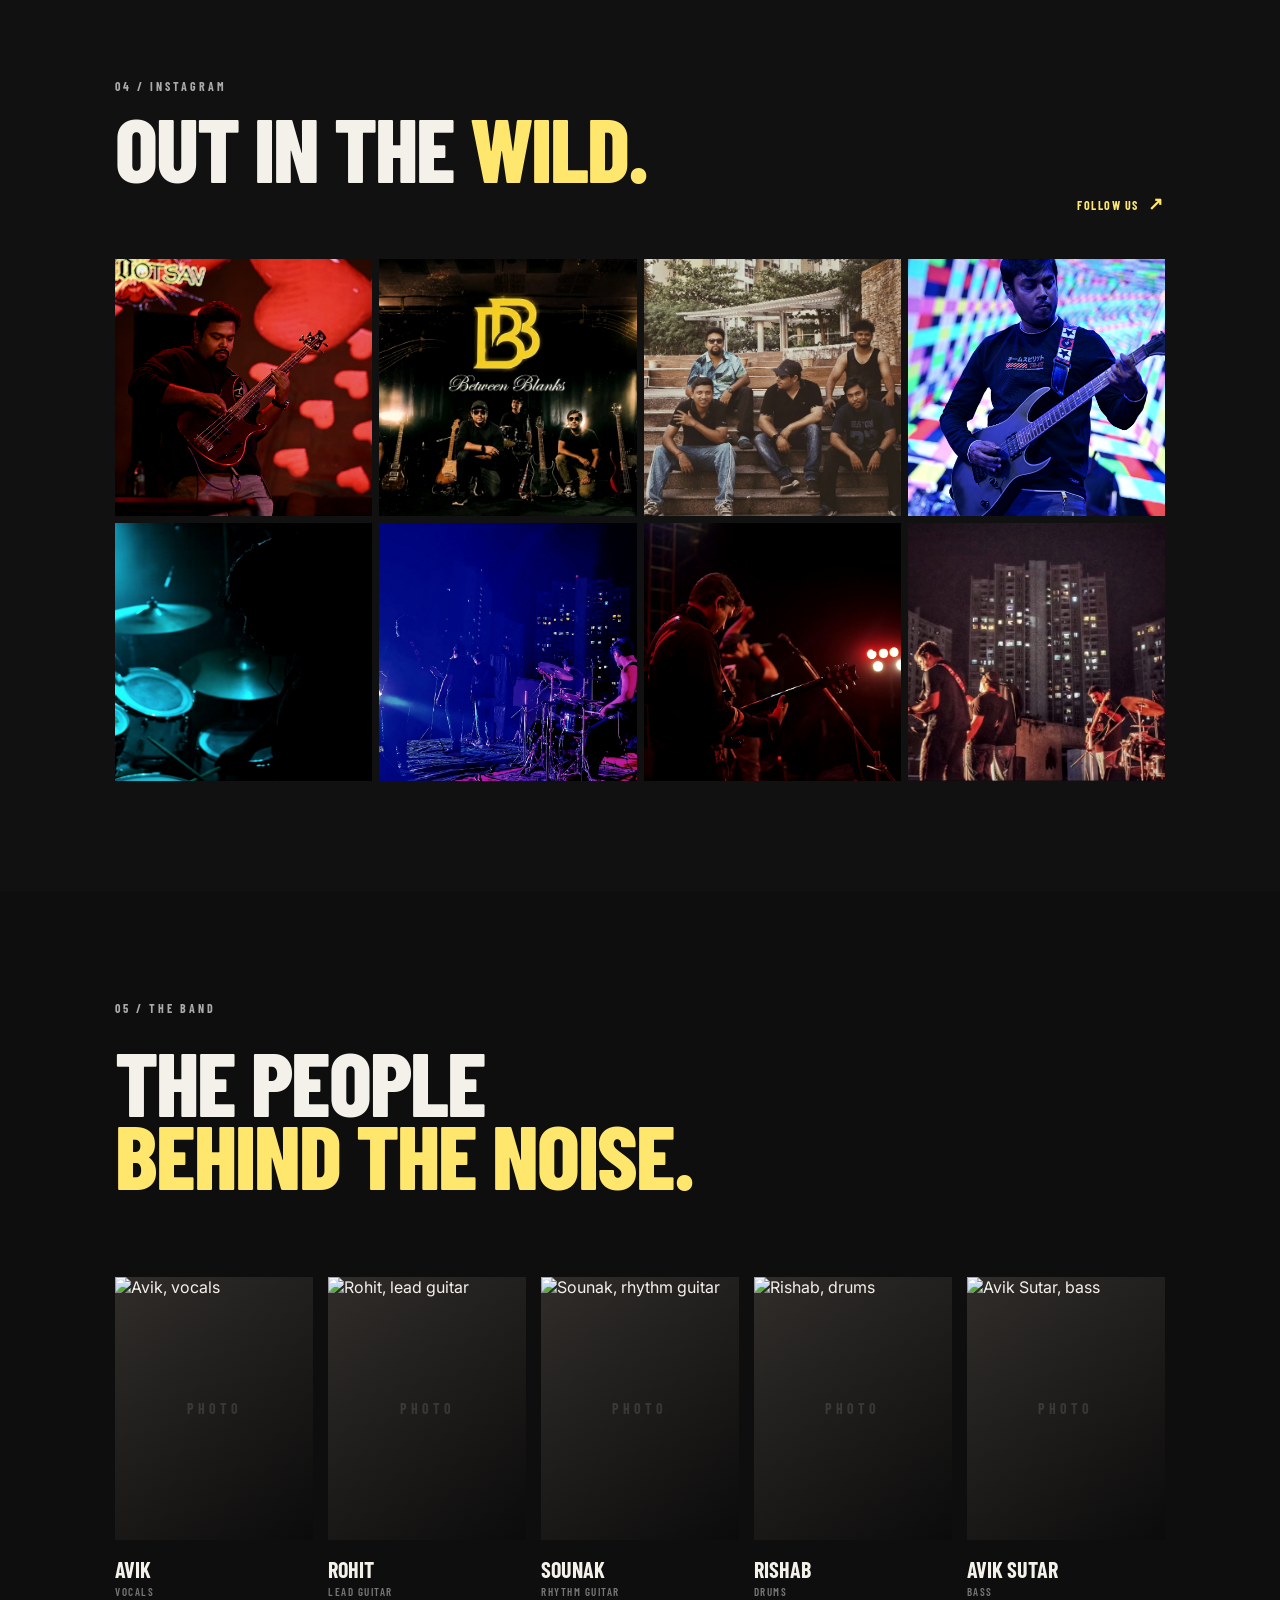
==== commit 0b3f2a38: "Add files via upload" ====
--- a/index.html
+++ b/index.html
@@ -99,7 +99,7 @@
       <div class="vault-layout">
         <div class="vault-feature">
           <video class="vault-player" controls autoplay muted playsinline preload="metadata" poster="W_01.jpg">
-            <source src="Timeline-1.mp4" type="video/mp4">
+            <source src="https://archive.org/download/timeline-2_202608/Timeline-1.mp4" type="video/mp4">
             Your browser does not support the performance video.
           </video>
           <div class="vault-caption">
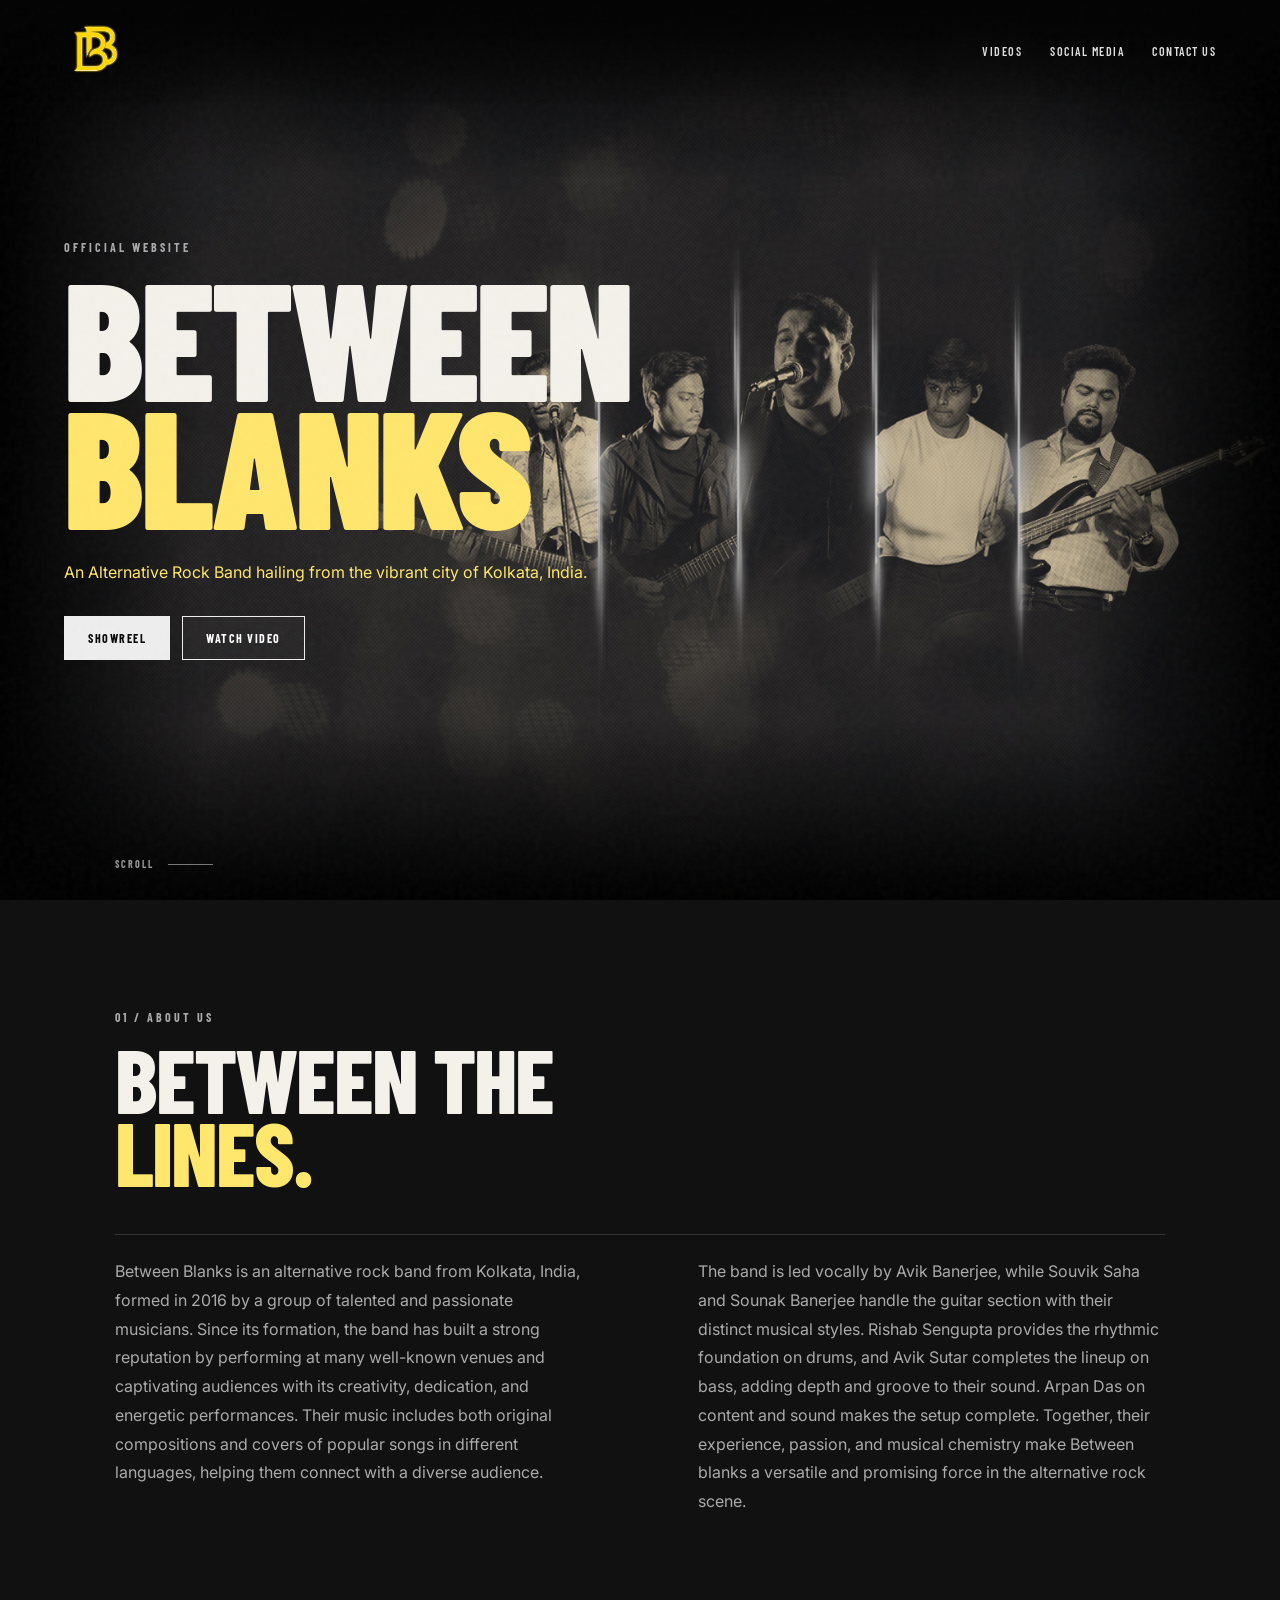
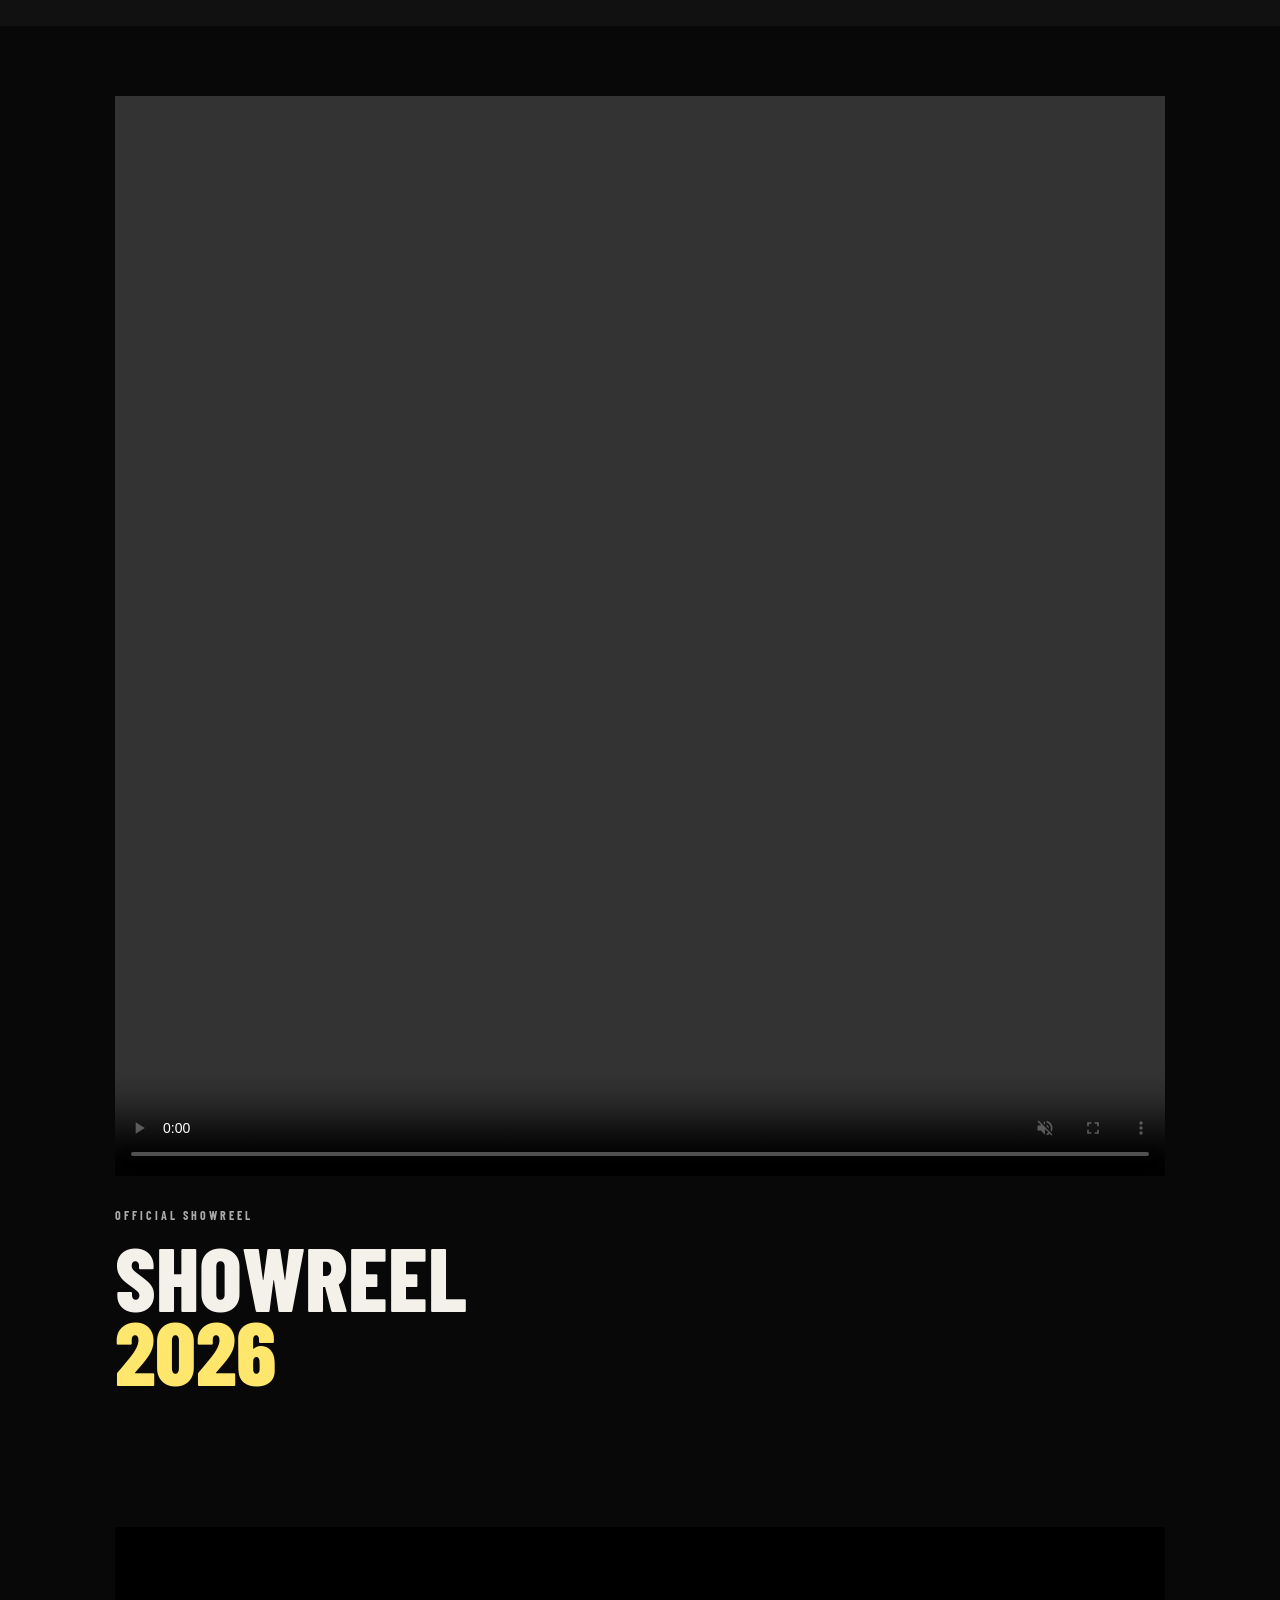
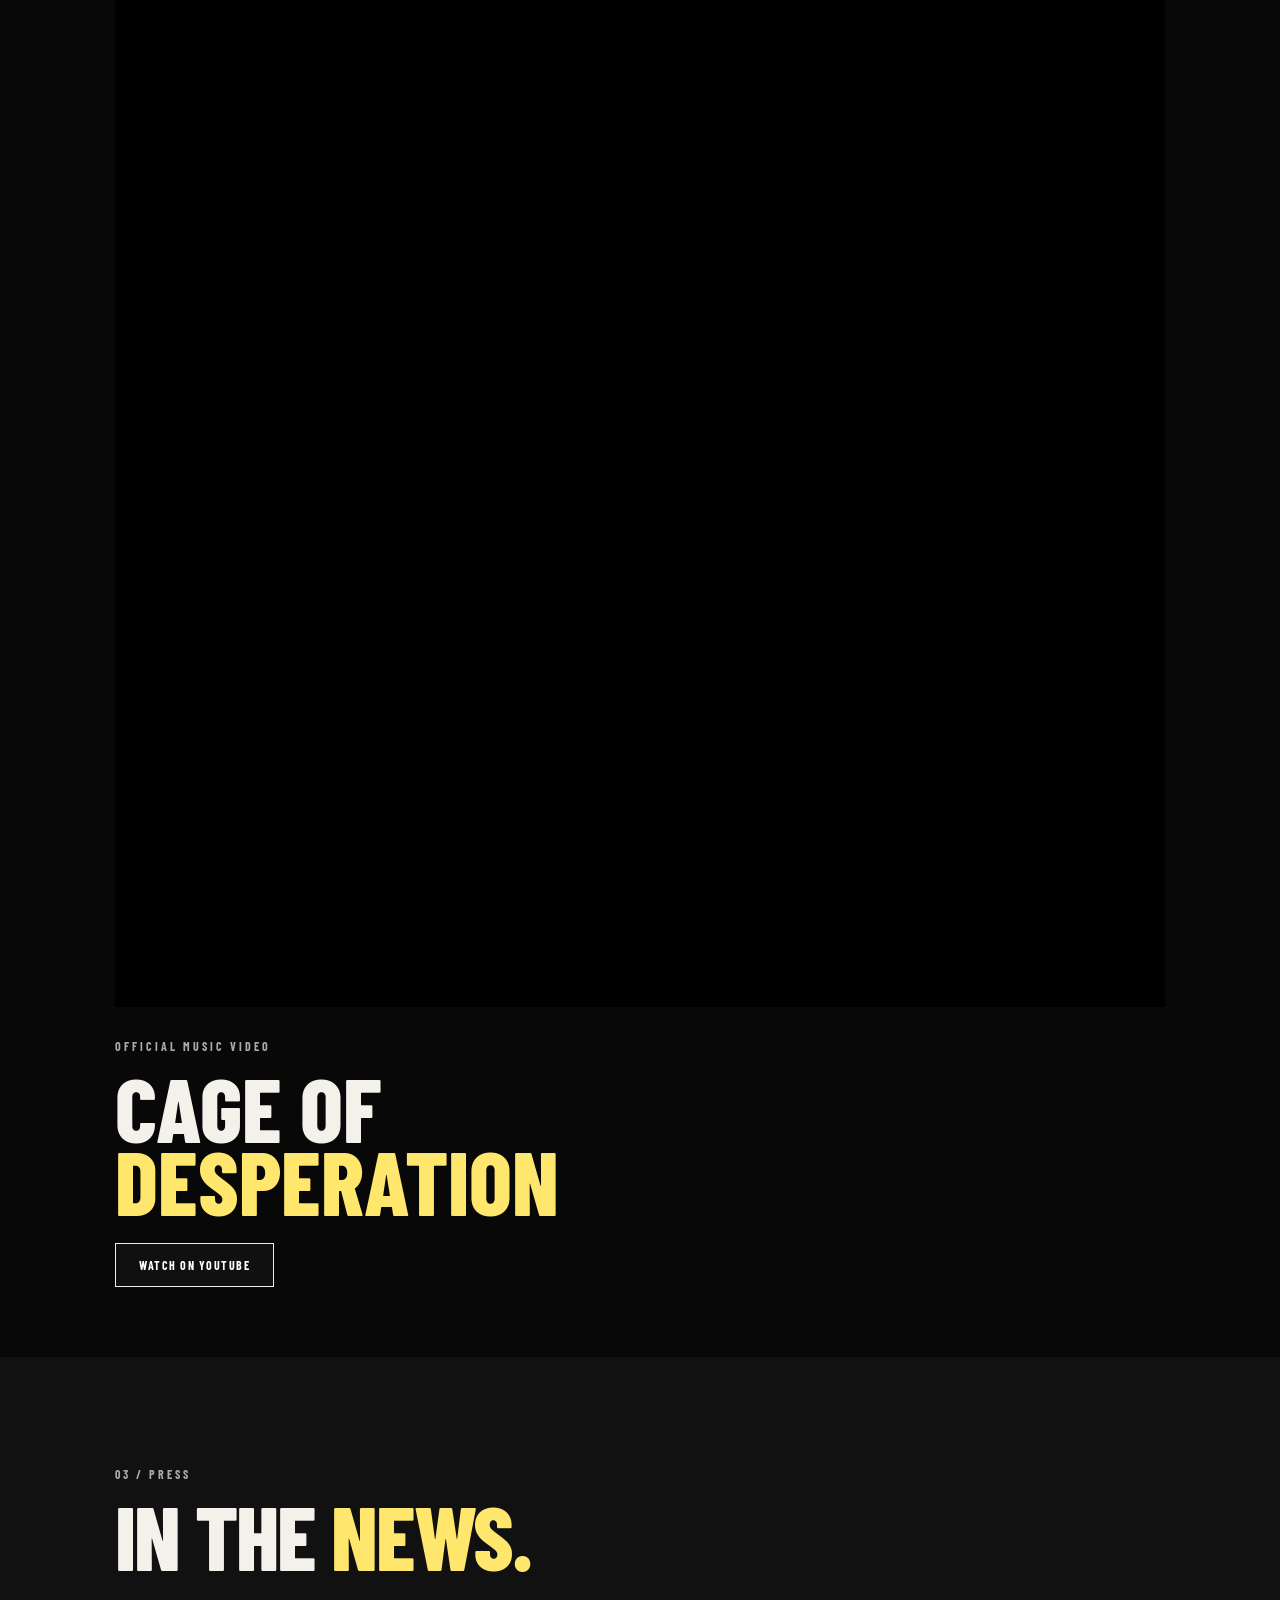
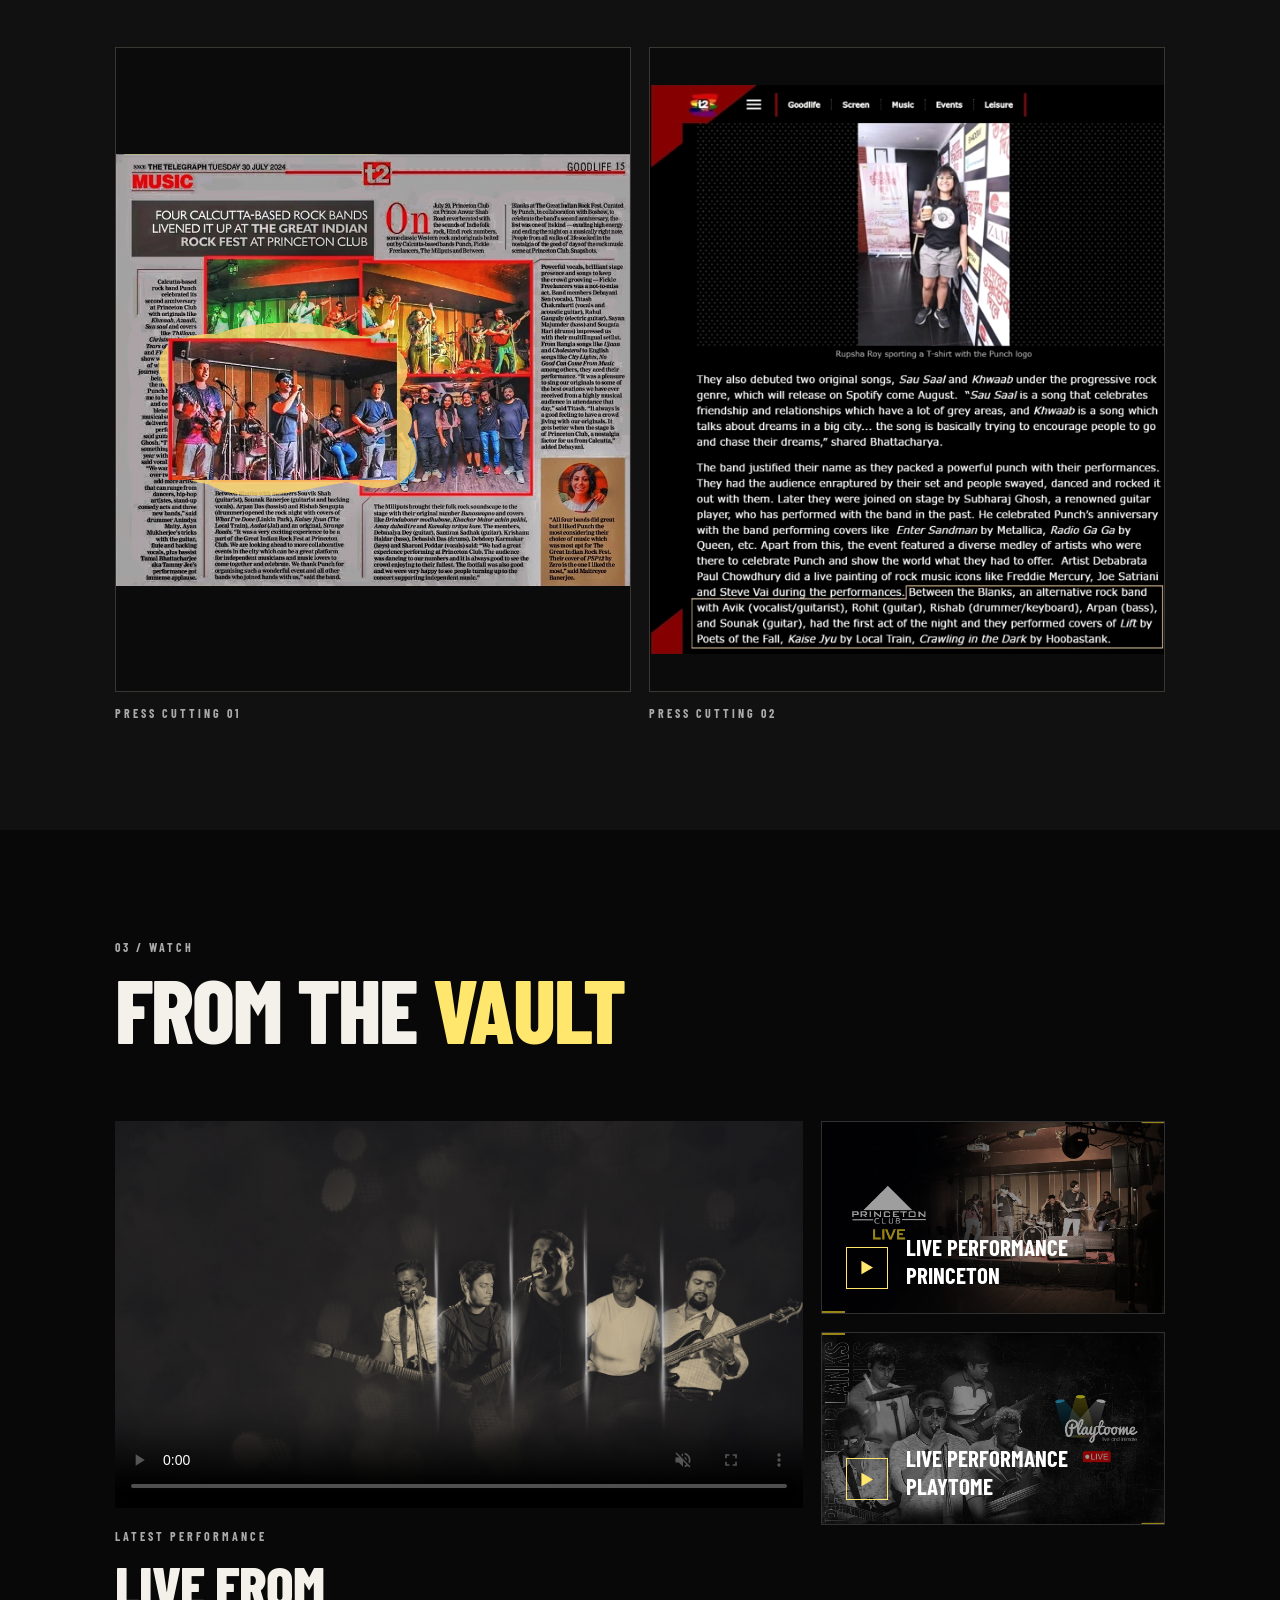
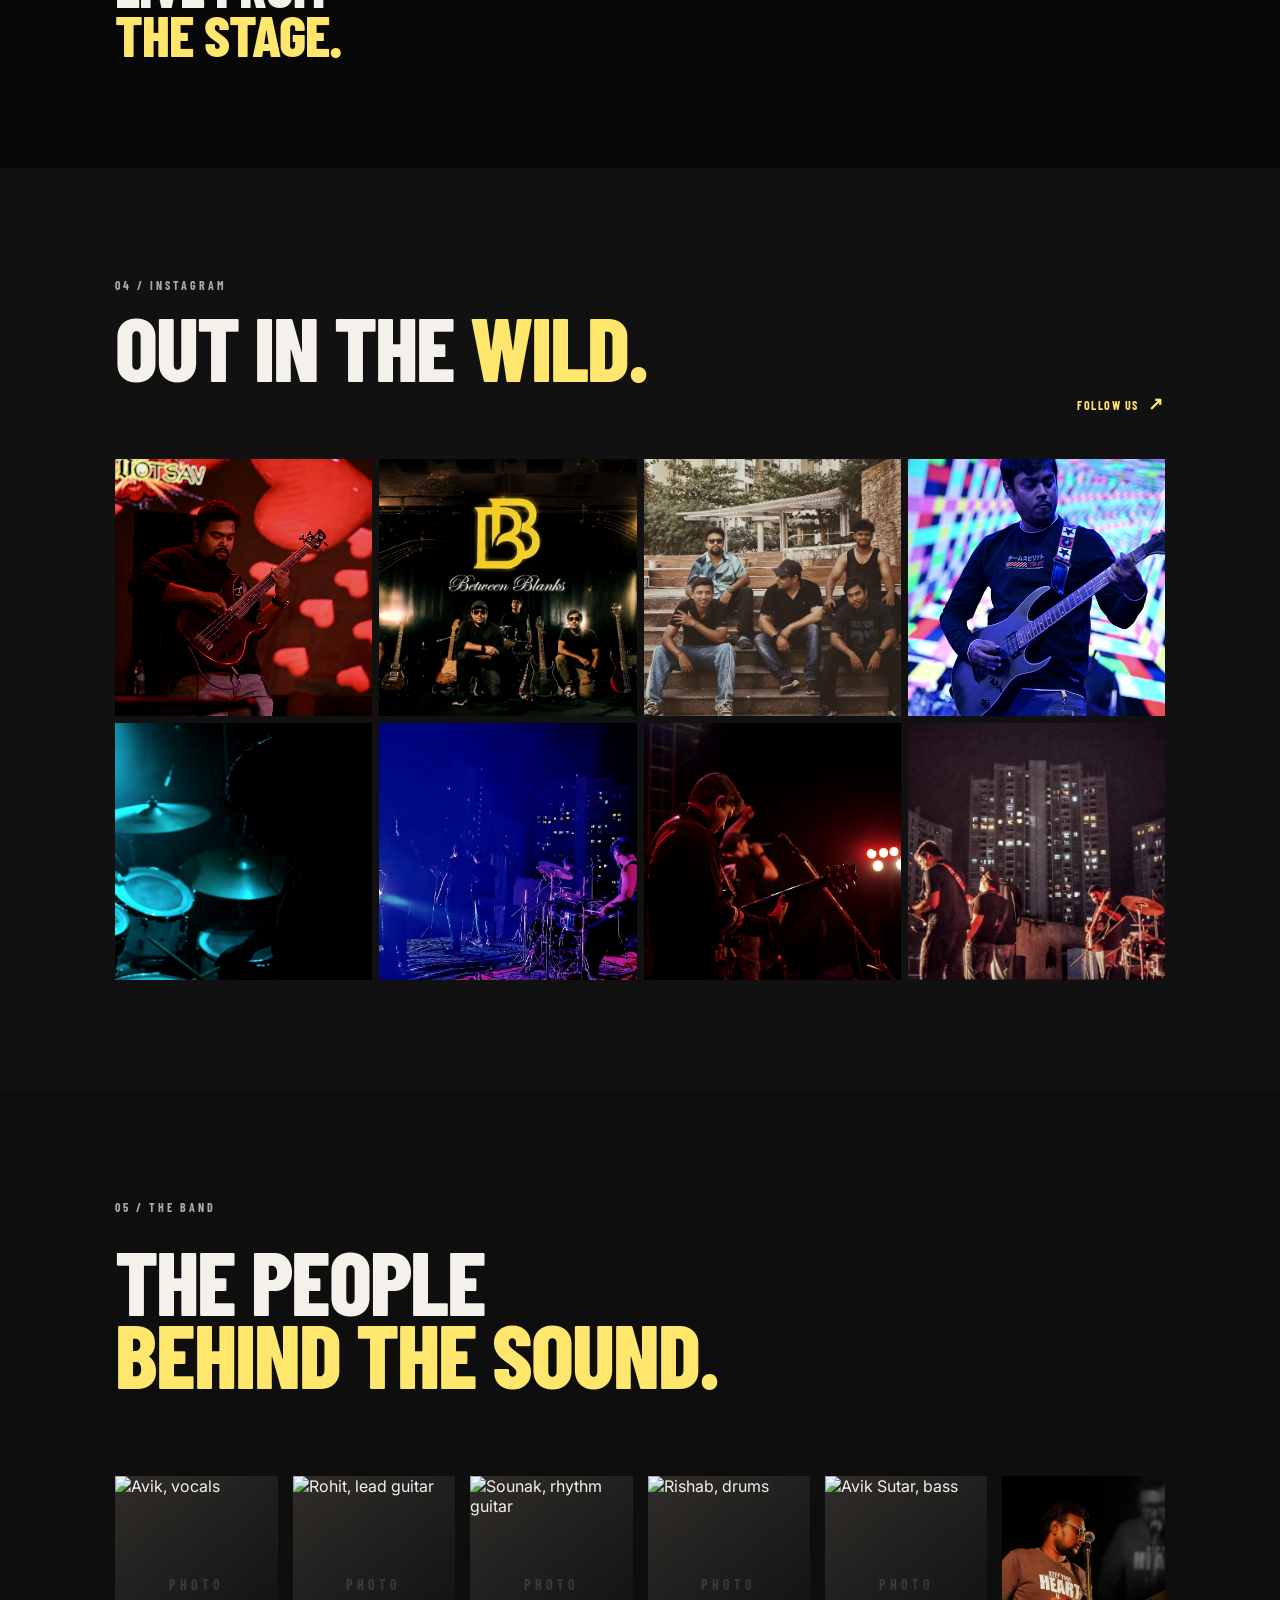
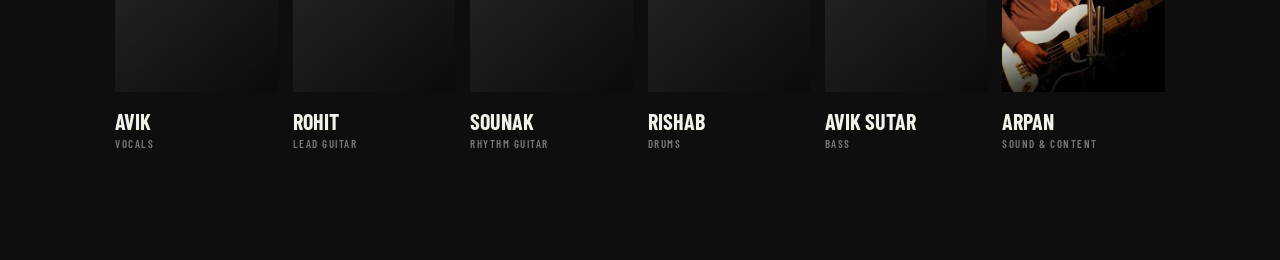
==== commit 521e4034: "Add files via upload" ====
--- a/index.html
+++ b/index.html
@@ -18,7 +18,7 @@
     </a>
     <button class="menu-toggle" aria-label="Toggle navigation"><span></span><span></span><span></span></button>
     <nav class="nav">
-      <a href="#videos" target="_blank" rel="noopener noreferrer">Videos</a><button class="contact-trigger" type="button" aria-haspopup="dialog" aria-controls="social-dialog">Contact</button>
+      <a href="#videos" target="_blank" rel="noopener noreferrer">Videos</a><button class="contact-trigger" type="button" aria-haspopup="dialog" aria-controls="social-dialog">Social Media</button><button class="contact-trigger" type="button" aria-haspopup="dialog" aria-controls="contact-dialog">Contact Us</button>
     </nav>
   </header>
 
@@ -39,6 +39,27 @@
       <a href="https://www.youtube.com/@betweenblanks7054" target="_blank" rel="noopener noreferrer" aria-label="Between Blanks on YouTube">
         <svg viewBox="0 0 24 24" aria-hidden="true"><path d="M23.5 6.2a3 3 0 0 0-2.1-2.1C19.5 3.6 12 3.6 12 3.6s-7.5 0-9.4.5A3 3 0 0 0 .5 6.2 31 31 0 0 0 0 12a31 31 0 0 0 .5 5.8 3 3 0 0 0 2.1 2.1c1.9.5 9.4.5 9.4.5s7.5 0 9.4-.5a3 3 0 0 0 2.1-2.1A31 31 0 0 0 24 12a31 31 0 0 0-.5-5.8ZM9.6 15.6V8.4l6.3 3.6-6.3 3.6Z"/></svg>
         <span>YouTube</span>
+      </a>
+    </div>
+  </dialog>
+
+  <dialog class="social-dialog contact-dialog" id="contact-dialog" aria-labelledby="contact-dialog-title">
+    <div class="social-dialog-head">
+      <p class="eyebrow" id="contact-dialog-title">CONTACT THE BAND</p>
+      <button class="dialog-close" type="button" aria-label="Close contact information"></button>
+    </div>
+    <div class="dialog-socials">
+      <a href="tel:+918902185260">
+        <span>1ST CONTACT</span>
+        <strong>+91 89021 85260</strong>
+      </a>
+      <a href="tel:+919432091776">
+        <span>2ND CONTACT</span>
+        <strong>+91 94320 91776</strong>
+      </a>
+      <a href="mailto:betweenblanks0906@gmail.com">
+        <span>EMAIL</span>
+        <strong>betweenblanks0906@gmail.com</strong>
       </a>
     </div>
   </dialog>
@@ -56,6 +77,20 @@
         </div>
       </div>
       <div class="scroll-cue">SCROLL <span></span></div>
+    </section>
+
+    <section class="about section" id="about">
+      <div class="about-grid">
+        <div>
+          <div class="section-label">01 / ABOUT US</div>
+          <h2>BETWEEN THE<br><em>LINES.</em></h2>
+        </div>
+        <div class="about-copy">
+          <p>Between Blanks is an alternative rock band from Kolkata, India, formed in 2016 by a group of talented and passionate musicians. Since its formation, the band has built a strong reputation by performing at many well-known venues and captivating audiences with its creativity, dedication, and energetic performances. Their music includes both original compositions and covers of popular songs in different languages, helping them connect with a diverse audience.
+</p>
+          <p>The band is led vocally by Avik Banerjee, while Souvik Saha and Sounak Banerjee handle the guitar section with their distinct musical styles. Rishab Sengupta provides the rhythmic foundation on drums, and Avik Sutar completes the lineup on bass, adding depth and groove to their sound. Arpan Das on content and sound makes the setup complete. Together, their experience, passion, and musical chemistry make Between blanks a versatile and promising force in the alternative rock scene.</p>
+        </div>
+      </div>
     </section>
 
      <section class="video-feature" id="showreel">
@@ -93,6 +128,25 @@
       </div>
     </section>
 
+    <section class="press section" id="press">
+      <div class="section-head">
+        <div>
+          <div class="section-label">03 / PRESS</div>
+          <h2>IN THE <em>NEWS.</em></h2>
+        </div>
+      </div>
+      <div class="press-grid">
+        <article class="press-cutting">
+          <div class="press-image-frame"><img class="press-image" src="press1.png" alt="Between Blanks press cutting 1"></div>
+          <p class="eyebrow">PRESS CUTTING 01</p>
+        </article>
+        <article class="press-cutting">
+          <div class="press-image-frame"><img class="press-image" src="press2.png" alt="Between Blanks press cutting 2"></div>
+          <p class="eyebrow">PRESS CUTTING 02</p>
+        </article>
+      </div>
+    </section>
+
 
     <section class="videos section">
       <div class="section-head"><div><div class="section-label">03 / WATCH</div><h2>FROM THE <em>VAULT</em></h2></div></div>
@@ -157,13 +211,14 @@
 
     <section class="band section" id="band">
       <div class="section-label">05 / THE BAND</div>
-      <div class="band-intro"><h2>THE PEOPLE<br><em>BEHIND THE NOISE.</em></div>
+      <div class="band-intro"><h2>THE PEOPLE<br><em>BEHIND THE SOUND.</em></h2></div>
       <div class="members">
         <article class="member"><img class="member-photo" src="AVIK.jpg" alt="Avik, vocals"><h3>AVIK</h3><p>VOCALS</p></article>
         <article class="member"><img class="member-photo" src="ROHIT.jpg" alt="Rohit, lead guitar"><h3>ROHIT</h3><p>LEAD GUITAR</p></article>
         <article class="member"><img class="member-photo" src="SOUNAK.jpg" alt="Sounak, rhythm guitar"><h3>SOUNAK</h3><p>RHYTHM GUITAR</p></article>
         <article class="member"><img class="member-photo" src="RISHAB.jpg" alt="Rishab, drums"><h3>RISHAB</h3><p>DRUMS</p></article>
         <article class="member"><img class="member-photo" src="AVIK%20SUTAR.jpg" alt="Avik Sutar, bass"><h3>AVIK SUTAR</h3><p>BASS</p></article>
+        <article class="member"><img class="member-photo" src="arpan.png" alt="Arpan, sound and content"><h3>ARPAN</h3><p>SOUND &amp; CONTENT</p></article>
       </div>
     </section>
 
--- a/style.css
+++ b/style.css
@@ -202,7 +202,7 @@
   letter-spacing:-4px;
   margin:0
 }
-.hero h1 em,.release h2 em,.section-head h2 em,.video-caption h2 em,.band-intro h2 em,.newsletter h2 em {
+.hero h1 em,.release h2 em,.section-head h2 em,.video-caption h2 em,.band-intro h2 em,.newsletter h2 em,.about h2 em {
   font-style:normal;
   color:#ffe66d
 }
@@ -256,6 +256,62 @@
 }
 .section {
   padding:110px 9vw
+}
+.press {
+  background:#111
+}
+.press-grid {
+  display:grid;
+  grid-template-columns:repeat(2,minmax(0,1fr));
+  gap:18px
+}
+.press-cutting {
+  margin:0
+}
+.press-image-frame {
+  aspect-ratio:4/5;
+  border:1px solid #3a3632;
+  background:#0b0b0b;
+  overflow:hidden
+}
+.press-image {
+  display:block;
+  width:100%;
+  height:100%;
+  object-fit:contain;
+  filter:saturate(.82) contrast(1.05);
+  transition:transform .5s ease,filter .5s ease
+}
+.press-cutting:hover .press-image {
+  transform:scale(1.03);
+  filter:saturate(1) contrast(1.05)
+}
+.press-cutting .eyebrow {
+  margin:14px 0 0
+}
+.about {
+  background:#111
+}
+.about-grid {
+  display:block
+}
+.about h2 {
+  font:800 clamp(55px,7vw,105px)/.82 "Barlow Condensed";
+  margin:0;
+  letter-spacing:-2px
+}
+.about-copy {
+  border-top:1px solid #333;
+  padding-top:22px;
+  margin-top:45px;
+  display:grid;
+  grid-template-columns:repeat(2,minmax(0,1fr));
+  gap:9vw
+}
+.about-copy p {
+  color:#aaa;
+  line-height:1.8;
+  margin:0
 }
 .release {
   background:#111
@@ -615,7 +671,7 @@
 }
 .members {
   display:grid;
-  grid-template-columns:repeat(5,1fr);
+  grid-template-columns:repeat(6,1fr);
   gap:15px
 }
 .member-photo {
@@ -769,6 +825,14 @@
   grid-template-columns:1fr;
   gap:45px
 }
+.about-grid {
+  grid-template-columns:1fr;
+  gap:45px
+}
+.about-copy {
+  grid-template-columns:1fr;
+  gap:20px
+}
 .date {
   grid-template-columns:80px 1fr
 }
@@ -792,8 +856,11 @@
 .video-grid,.products {
   grid-template-columns:1fr 1fr
 }
+.press-grid {
+  grid-template-columns:repeat(2,minmax(0,1fr));
+}
 .members {
-  grid-template-columns:repeat(5,1fr)
+  grid-template-columns:repeat(2,1fr)
 }
 .hero-copy {
   font-size:clamp(12px,3.2vw,15px);
@@ -858,11 +925,17 @@
 .release h2,.section-head h2,.band-intro h2,.newsletter h2 {
   font-size:clamp(45px,15vw,55px)
 }
+.about h2 {
+  font-size:clamp(45px,15vw,55px)
+}
 .video-grid,.products {
   grid-template-columns:1fr
 }
+.press-grid {
+  grid-template-columns:1fr;
+}
 .members {
-  grid-template-columns:repeat(5,1fr)
+  grid-template-columns:repeat(2,1fr)
 }
 .section-head {
   align-items:start;
@@ -893,7 +966,7 @@
   height:105px
 }
 .instagram-grid {
-  grid-template-columns:repeat(4,minmax(0,1fr));
+  grid-template-columns:repeat(2,minmax(0,1fr));
   gap:3px
 }
 .instagram-post-landscape {
